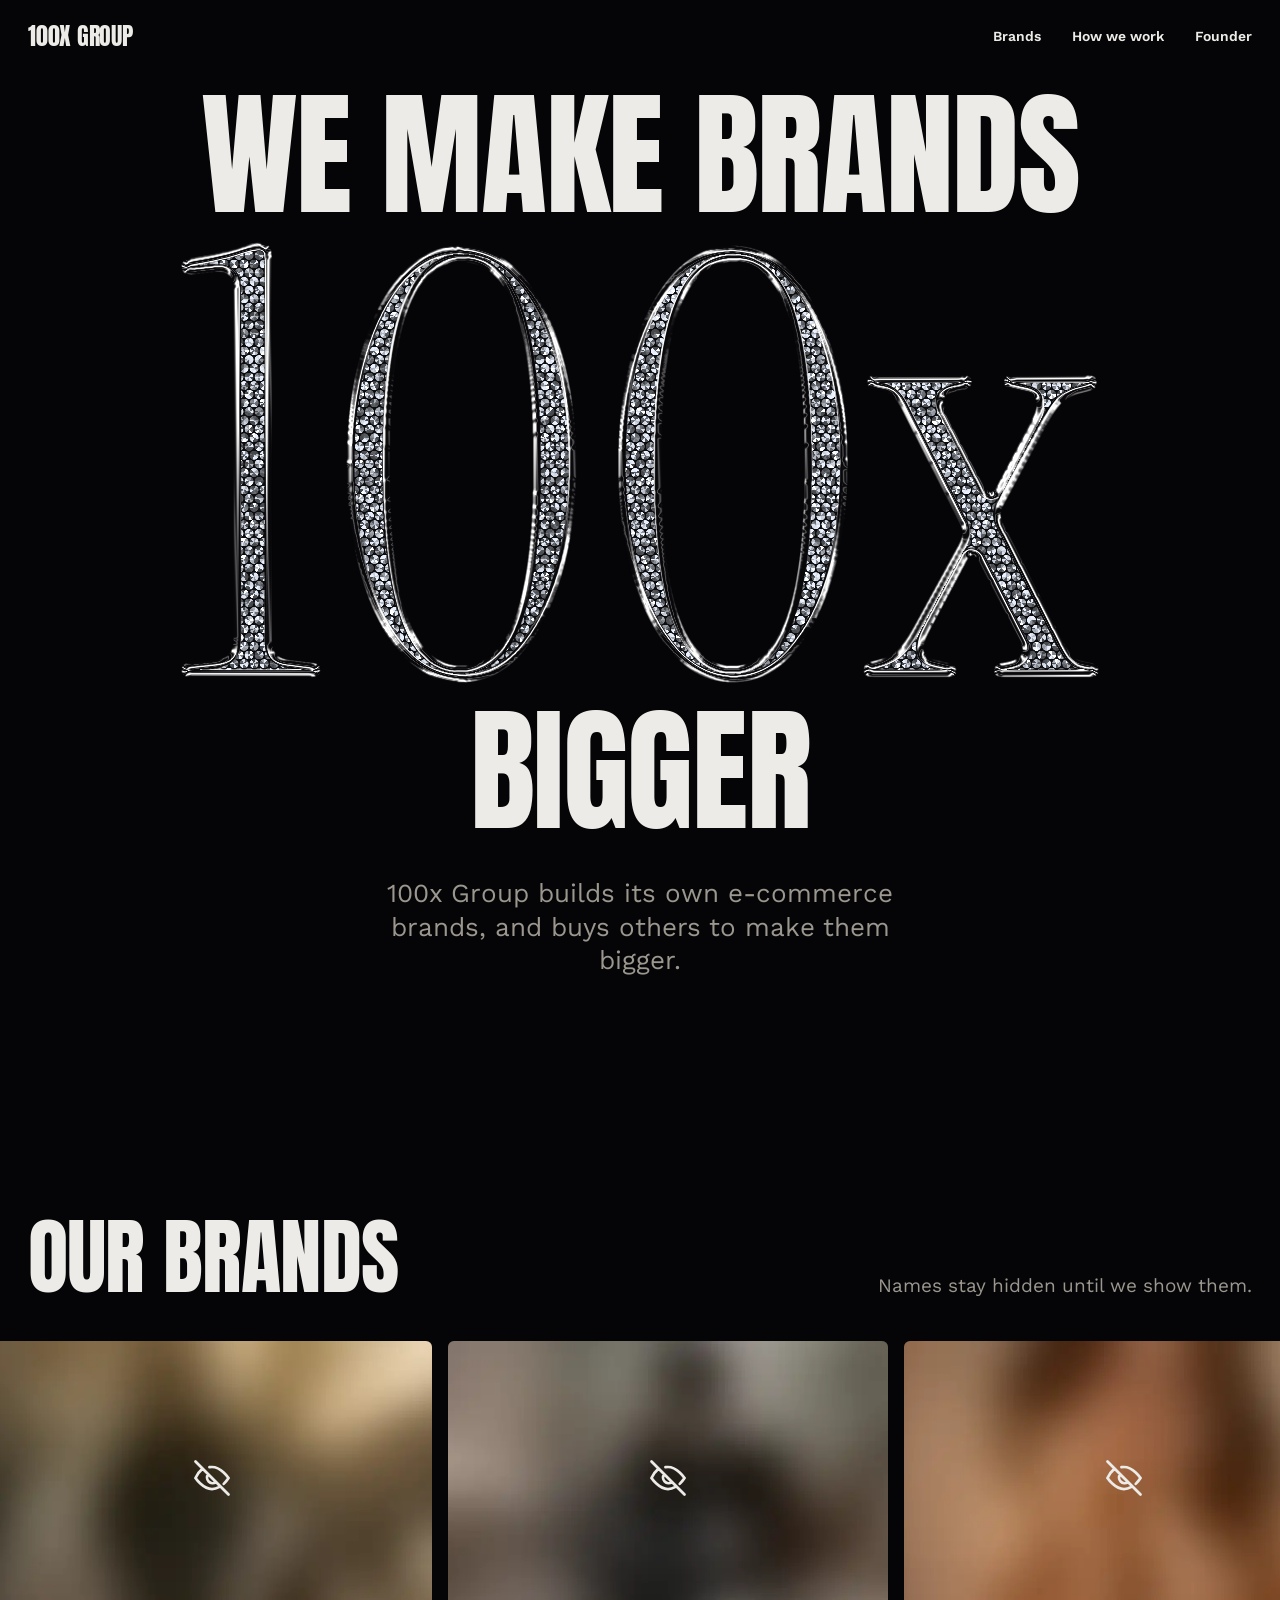
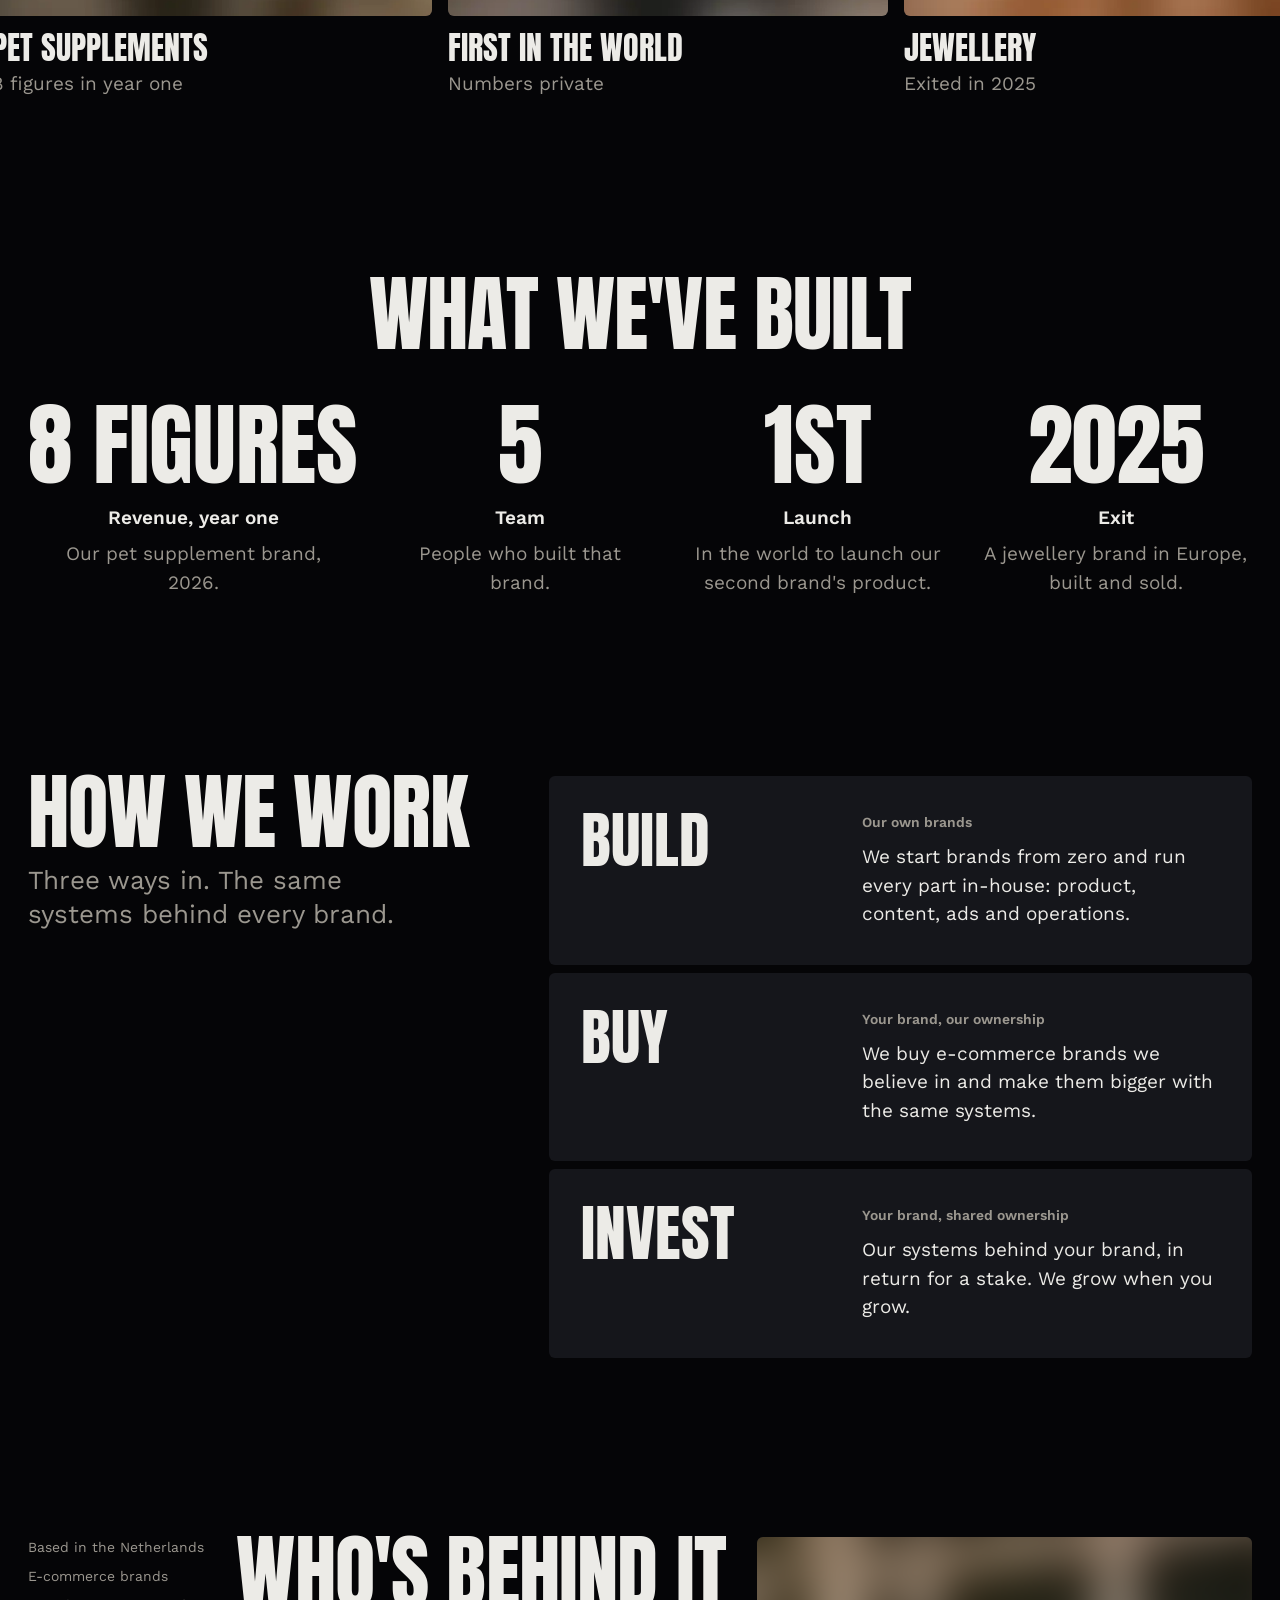
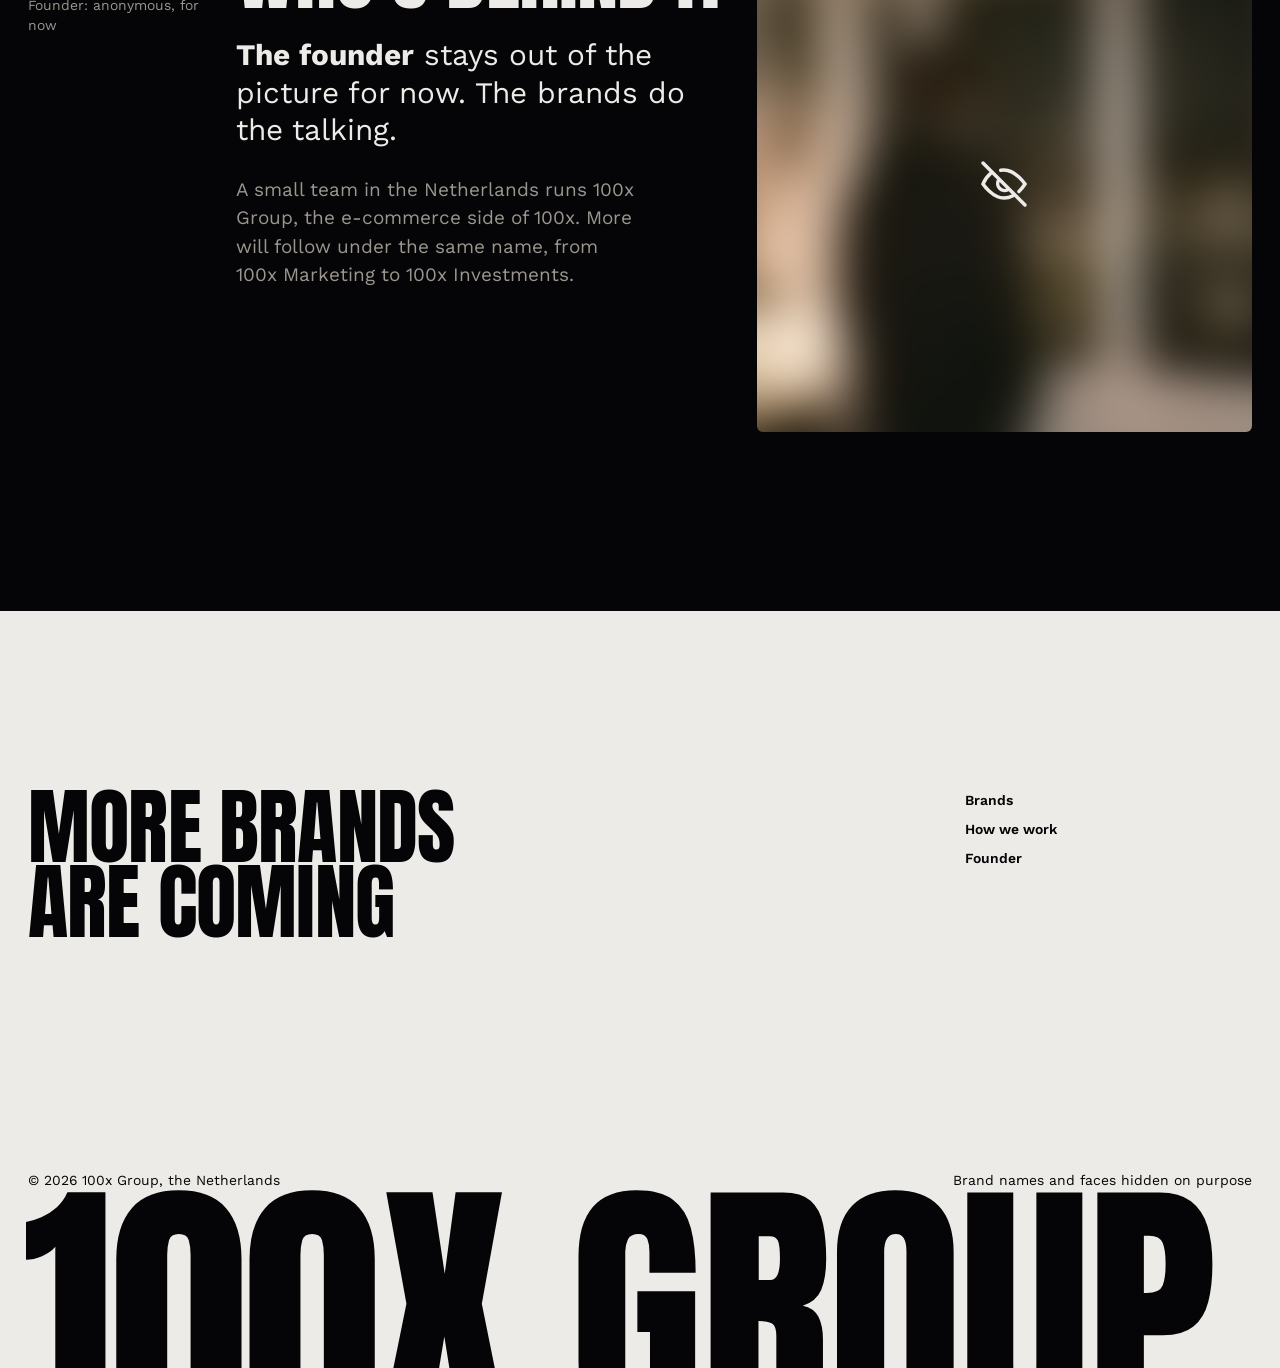
==== index.html @ e1e7c134 "Cijfers en How we work opnieuw opgezet Cijfers als vier blokken op een rij (What we've built), How w" ====
<!doctype html>
<html lang="en">
<head>
  <meta charset="utf-8">
  <meta name="viewport" content="width=device-width, initial-scale=1">
  <title>100x Group | We make brands 100x bigger</title>
  <meta name="description" content="100x Group builds its own e-commerce brands and buys others to make them bigger. Eight figures in year one, first in the world, one exit.">
  <link rel="preconnect" href="https://fonts.googleapis.com">
  <link rel="preconnect" href="https://fonts.gstatic.com" crossorigin>
  <link rel="stylesheet" href="https://fonts.googleapis.com/css2?family=Anton&family=Work+Sans:wght@400;600&display=swap">
  <link rel="stylesheet" href="css/style.css">
  <script>document.documentElement.classList.add('js');</script>
  <script src="js/main.js" defer></script>
  <script src="js/chrome.js" defer></script>
</head>
<body>
  <a class="skip-link" href="#content">Skip to content</a>

  <header class="site-header">
    <a class="wordmark" href="/">100x Group</a>
    <nav aria-label="Main menu">
      <ul class="site-nav">
        <li><a href="#brands">Brands</a></li>
        <li><a href="#how">How we work</a></li>
        <li><a href="#founder">Founder</a></li>
      </ul>
    </nav>
  </header>

  <main id="content">

    <!-- Hero: de zin loopt door het diamanten 100x heen -->
    <section class="hero" aria-labelledby="hero-title">
      <h1 id="hero-title" class="hero__title" aria-label="We make brands 100x bigger">
        <span class="hero__line" aria-hidden="true">We make brands</span>
        <span class="hero__diamond held__diamant" aria-hidden="true"><div class="diamant" data-maat="{&quot;upm&quot;: 1000, &quot;nul&quot;: {&quot;x&quot;: 939, &quot;y&quot;: -360.5, &quot;a&quot;: 122, &quot;b&quot;: 342.5}, &quot;woord&quot;: {&quot;links&quot;: 5, &quot;rechts&quot;: 1558, &quot;boven&quot;: -735, &quot;onder&quot;: 9}, &quot;staand&quot;: {&quot;dx&quot;: -425, &quot;dy&quot;: 560, &quot;rechts&quot;: 1133, &quot;onder&quot;: 560}, &quot;grens&quot;: [262, 1147], &quot;modus&quot;: &quot;ijs&quot;, &quot;bevel&quot;: 14, &quot;steen&quot;: 17, &quot;reserve&quot;: 130}"><svg class="diamant__mark" data-fly-mark viewBox="-15 -755 1593 784" preserveAspectRatio="xMidYMid meet" focusable="false"><g class="fly__glyph"><path d="M20 0Q5 0 5 -11Q5 -22 18 -23L57 -27Q78 -29 85.5 -37.0Q93 -45 93 -66V-660Q93 -677 83.5 -682.5Q74 -688 59 -686L23 -682Q5 -681 5 -695Q5 -706 21 -709Q74 -718 99.0 -726.5Q124 -735 136 -735Q157 -735 157 -713V-66Q157 -45 164.5 -37.0Q172 -29 193 -27L226 -23Q239 -22 239 -11Q239 0 224 0Z"/></g><g class="fly__glyph"><path d="M479 9Q421 9 377.0 -40.0Q333 -89 309.0 -173.0Q285 -257 285 -361Q285 -465 309.0 -548.5Q333 -632 377.0 -681.0Q421 -730 479 -730Q537 -730 580.5 -681.0Q624 -632 648.5 -548.5Q673 -465 673 -361Q673 -257 648.5 -173.0Q624 -89 580.5 -40.0Q537 9 479 9ZM479 -18Q542 -18 571.5 -103.0Q601 -188 601 -361Q601 -534 571.5 -618.5Q542 -703 479 -703Q416 -703 386.5 -618.5Q357 -534 357 -361Q357 -188 386.5 -103.0Q416 -18 479 -18Z"/></g><g class="fly__glyph"><path d="M939 9Q881 9 837.0 -40.0Q793 -89 769.0 -173.0Q745 -257 745 -361Q745 -465 769.0 -548.5Q793 -632 837.0 -681.0Q881 -730 939 -730Q997 -730 1040.5 -681.0Q1084 -632 1108.5 -548.5Q1133 -465 1133 -361Q1133 -257 1108.5 -173.0Q1084 -89 1040.5 -40.0Q997 9 939 9ZM939 -18Q1002 -18 1031.5 -103.0Q1061 -188 1061 -361Q1061 -534 1031.5 -618.5Q1002 -703 939 -703Q876 -703 846.5 -618.5Q817 -534 817 -361Q817 -188 846.5 -103.0Q876 -18 939 -18Z"/></g><g class="fly__glyph"><path d="M1396 0Q1382 0 1382 -10Q1382 -20 1395 -23L1410 -26Q1440 -33 1426 -59L1355 -199Q1351 -206 1345.5 -206.5Q1340 -207 1336 -199L1271 -77Q1249 -35 1278 -29L1304 -23Q1317 -20 1317 -10Q1317 0 1303 0H1175Q1161 0 1161 -11Q1161 -22 1173 -25L1185 -28Q1204 -33 1217.0 -43.5Q1230 -54 1250 -91L1324 -227Q1332 -242 1326 -256L1231 -443Q1220 -466 1212.5 -474.0Q1205 -482 1195 -484L1180 -487Q1167 -490 1167 -500Q1167 -510 1181 -510H1329Q1343 -510 1343 -500Q1343 -490 1330 -487L1315 -484Q1285 -477 1299 -451L1367 -319Q1371 -312 1376.0 -312.0Q1381 -312 1385 -319L1445 -433Q1467 -475 1438 -481L1412 -487Q1399 -490 1399 -500Q1399 -510 1413 -510H1541Q1555 -510 1555 -499Q1555 -488 1543 -485L1531 -482Q1512 -478 1499.0 -467.5Q1486 -457 1466 -419L1397 -291Q1388 -276 1396 -260L1494 -67Q1506 -43 1513.0 -35.5Q1520 -28 1530 -26L1545 -23Q1558 -20 1558 -10Q1558 0 1544 0Z"/></g></svg><canvas class="diamant__canvas" data-fly-chrome></canvas></div>
</span>
        <span class="hero__line" aria-hidden="true">bigger</span>
      </h1>
      <p class="hero__lead">100x Group builds its own e-commerce brands, and buys others to make them bigger.</p>
    </section>

    <!-- De merken: doorlopende carousel, verborgen achter blur -->
    <section class="brands" id="brands" aria-labelledby="brands-title">
      <div class="brands__head">
        <h2 id="brands-title" class="brands__title">Our brands</h2>
        <p class="brands__note">Names stay hidden until we show them.</p>
      </div>
      <div class="carousel" data-carousel tabindex="0" aria-label="Our brands, scroll sideways">
        <ul class="carousel__track">
          <li class="brand-card">
            <div class="brand-card__img">
              <img src="images/merk-hond-straat.webp" width="640" height="362" alt="" loading="lazy">
              <span class="brand-card__eye"><svg viewBox="0 0 24 24" aria-hidden="true"><path d="M3 3l18 18M10.6 6.1A10.6 10.6 0 0 1 12 6c5 0 9 6 9 6a17 17 0 0 1-2.6 3.2M6.2 7.6C4.2 9.2 3 12 3 12s4 6 9 6c1.4 0 2.7-.4 3.8-1M9.9 10a3 3 0 0 0 4.2 4.2" fill="none" stroke="currentColor" stroke-width="1.5" stroke-linecap="round"/></svg></span>
            </div>
            <p class="brand-card__title">Pet supplements</p>
            <p class="brand-card__line">8 figures in year one</p>
          </li>
          <li class="brand-card">
            <div class="brand-card__img">
              <img src="images/merk-launch-unboxing.webp" width="640" height="362" alt="" loading="lazy">
              <span class="brand-card__eye"><svg viewBox="0 0 24 24" aria-hidden="true"><path d="M3 3l18 18M10.6 6.1A10.6 10.6 0 0 1 12 6c5 0 9 6 9 6a17 17 0 0 1-2.6 3.2M6.2 7.6C4.2 9.2 3 12 3 12s4 6 9 6c1.4 0 2.7-.4 3.8-1M9.9 10a3 3 0 0 0 4.2 4.2" fill="none" stroke="currentColor" stroke-width="1.5" stroke-linecap="round"/></svg></span>
            </div>
            <p class="brand-card__title">First in the world</p>
            <p class="brand-card__line">Numbers private</p>
          </li>
          <li class="brand-card">
            <div class="brand-card__img">
              <img src="images/merk-sieraden-model.webp" width="640" height="362" alt="" loading="lazy">
              <span class="brand-card__eye"><svg viewBox="0 0 24 24" aria-hidden="true"><path d="M3 3l18 18M10.6 6.1A10.6 10.6 0 0 1 12 6c5 0 9 6 9 6a17 17 0 0 1-2.6 3.2M6.2 7.6C4.2 9.2 3 12 3 12s4 6 9 6c1.4 0 2.7-.4 3.8-1M9.9 10a3 3 0 0 0 4.2 4.2" fill="none" stroke="currentColor" stroke-width="1.5" stroke-linecap="round"/></svg></span>
            </div>
            <p class="brand-card__title">Jewellery</p>
            <p class="brand-card__line">Exited in 2025</p>
          </li>
          <li class="brand-card">
            <div class="brand-card__img">
              <img src="images/merk-hond-keuken.webp" width="640" height="362" alt="" loading="lazy">
              <span class="brand-card__eye"><svg viewBox="0 0 24 24" aria-hidden="true"><path d="M3 3l18 18M10.6 6.1A10.6 10.6 0 0 1 12 6c5 0 9 6 9 6a17 17 0 0 1-2.6 3.2M6.2 7.6C4.2 9.2 3 12 3 12s4 6 9 6c1.4 0 2.7-.4 3.8-1M9.9 10a3 3 0 0 0 4.2 4.2" fill="none" stroke="currentColor" stroke-width="1.5" stroke-linecap="round"/></svg></span>
            </div>
            <p class="brand-card__title">Pet supplements</p>
            <p class="brand-card__line">Team of five</p>
          </li>
          <li class="brand-card">
            <div class="brand-card__img">
              <img src="images/merk-launch-rij.webp" width="640" height="362" alt="" loading="lazy">
              <span class="brand-card__eye"><svg viewBox="0 0 24 24" aria-hidden="true"><path d="M3 3l18 18M10.6 6.1A10.6 10.6 0 0 1 12 6c5 0 9 6 9 6a17 17 0 0 1-2.6 3.2M6.2 7.6C4.2 9.2 3 12 3 12s4 6 9 6c1.4 0 2.7-.4 3.8-1M9.9 10a3 3 0 0 0 4.2 4.2" fill="none" stroke="currentColor" stroke-width="1.5" stroke-linecap="round"/></svg></span>
            </div>
            <p class="brand-card__title">First in the world</p>
            <p class="brand-card__line">Launched first, worldwide</p>
          </li>
          <li class="brand-card">
            <div class="brand-card__img">
              <img src="images/merk-sieraden-bed.webp" width="640" height="362" alt="" loading="lazy">
              <span class="brand-card__eye"><svg viewBox="0 0 24 24" aria-hidden="true"><path d="M3 3l18 18M10.6 6.1A10.6 10.6 0 0 1 12 6c5 0 9 6 9 6a17 17 0 0 1-2.6 3.2M6.2 7.6C4.2 9.2 3 12 3 12s4 6 9 6c1.4 0 2.7-.4 3.8-1M9.9 10a3 3 0 0 0 4.2 4.2" fill="none" stroke="currentColor" stroke-width="1.5" stroke-linecap="round"/></svg></span>
            </div>
            <p class="brand-card__title">Jewellery</p>
            <p class="brand-card__line">Built, grown, sold</p>
          </li>
          <li class="brand-card" aria-hidden="true">
            <div class="brand-card__img">
              <img src="images/merk-hond-straat.webp" width="640" height="362" alt="" loading="lazy">
              <span class="brand-card__eye"><svg viewBox="0 0 24 24" aria-hidden="true"><path d="M3 3l18 18M10.6 6.1A10.6 10.6 0 0 1 12 6c5 0 9 6 9 6a17 17 0 0 1-2.6 3.2M6.2 7.6C4.2 9.2 3 12 3 12s4 6 9 6c1.4 0 2.7-.4 3.8-1M9.9 10a3 3 0 0 0 4.2 4.2" fill="none" stroke="currentColor" stroke-width="1.5" stroke-linecap="round"/></svg></span>
            </div>
            <p class="brand-card__title">Pet supplements</p>
            <p class="brand-card__line">8 figures in year one</p>
          </li>
          <li class="brand-card" aria-hidden="true">
            <div class="brand-card__img">
              <img src="images/merk-launch-unboxing.webp" width="640" height="362" alt="" loading="lazy">
              <span class="brand-card__eye"><svg viewBox="0 0 24 24" aria-hidden="true"><path d="M3 3l18 18M10.6 6.1A10.6 10.6 0 0 1 12 6c5 0 9 6 9 6a17 17 0 0 1-2.6 3.2M6.2 7.6C4.2 9.2 3 12 3 12s4 6 9 6c1.4 0 2.7-.4 3.8-1M9.9 10a3 3 0 0 0 4.2 4.2" fill="none" stroke="currentColor" stroke-width="1.5" stroke-linecap="round"/></svg></span>
            </div>
            <p class="brand-card__title">First in the world</p>
            <p class="brand-card__line">Numbers private</p>
          </li>
          <li class="brand-card" aria-hidden="true">
            <div class="brand-card__img">
              <img src="images/merk-sieraden-model.webp" width="640" height="362" alt="" loading="lazy">
              <span class="brand-card__eye"><svg viewBox="0 0 24 24" aria-hidden="true"><path d="M3 3l18 18M10.6 6.1A10.6 10.6 0 0 1 12 6c5 0 9 6 9 6a17 17 0 0 1-2.6 3.2M6.2 7.6C4.2 9.2 3 12 3 12s4 6 9 6c1.4 0 2.7-.4 3.8-1M9.9 10a3 3 0 0 0 4.2 4.2" fill="none" stroke="currentColor" stroke-width="1.5" stroke-linecap="round"/></svg></span>
            </div>
            <p class="brand-card__title">Jewellery</p>
            <p class="brand-card__line">Exited in 2025</p>
          </li>
          <li class="brand-card" aria-hidden="true">
            <div class="brand-card__img">
              <img src="images/merk-hond-keuken.webp" width="640" height="362" alt="" loading="lazy">
              <span class="brand-card__eye"><svg viewBox="0 0 24 24" aria-hidden="true"><path d="M3 3l18 18M10.6 6.1A10.6 10.6 0 0 1 12 6c5 0 9 6 9 6a17 17 0 0 1-2.6 3.2M6.2 7.6C4.2 9.2 3 12 3 12s4 6 9 6c1.4 0 2.7-.4 3.8-1M9.9 10a3 3 0 0 0 4.2 4.2" fill="none" stroke="currentColor" stroke-width="1.5" stroke-linecap="round"/></svg></span>
            </div>
            <p class="brand-card__title">Pet supplements</p>
            <p class="brand-card__line">Team of five</p>
          </li>
          <li class="brand-card" aria-hidden="true">
            <div class="brand-card__img">
              <img src="images/merk-launch-rij.webp" width="640" height="362" alt="" loading="lazy">
              <span class="brand-card__eye"><svg viewBox="0 0 24 24" aria-hidden="true"><path d="M3 3l18 18M10.6 6.1A10.6 10.6 0 0 1 12 6c5 0 9 6 9 6a17 17 0 0 1-2.6 3.2M6.2 7.6C4.2 9.2 3 12 3 12s4 6 9 6c1.4 0 2.7-.4 3.8-1M9.9 10a3 3 0 0 0 4.2 4.2" fill="none" stroke="currentColor" stroke-width="1.5" stroke-linecap="round"/></svg></span>
            </div>
            <p class="brand-card__title">First in the world</p>
            <p class="brand-card__line">Launched first, worldwide</p>
          </li>
          <li class="brand-card" aria-hidden="true">
            <div class="brand-card__img">
              <img src="images/merk-sieraden-bed.webp" width="640" height="362" alt="" loading="lazy">
              <span class="brand-card__eye"><svg viewBox="0 0 24 24" aria-hidden="true"><path d="M3 3l18 18M10.6 6.1A10.6 10.6 0 0 1 12 6c5 0 9 6 9 6a17 17 0 0 1-2.6 3.2M6.2 7.6C4.2 9.2 3 12 3 12s4 6 9 6c1.4 0 2.7-.4 3.8-1M9.9 10a3 3 0 0 0 4.2 4.2" fill="none" stroke="currentColor" stroke-width="1.5" stroke-linecap="round"/></svg></span>
            </div>
            <p class="brand-card__title">Jewellery</p>
            <p class="brand-card__line">Built, grown, sold</p>
          </li>
        </ul>
      </div>
    </section>

    <!-- Cijfers: vier blokken op een rij -->
    <section class="stats" aria-labelledby="stats-title">
      <h2 id="stats-title" class="stats__title">What we've built</h2>
      <ul class="stats__grid">
        <li class="stat">
          <p class="stat__figure">8 figures</p>
          <p class="stat__label">Revenue, year one</p>
          <p class="stat__caption">Our pet supplement brand, 2026.</p>
        </li>
        <li class="stat">
          <p class="stat__figure">5</p>
          <p class="stat__label">Team</p>
          <p class="stat__caption">People who built that brand.</p>
        </li>
        <li class="stat">
          <p class="stat__figure">1st</p>
          <p class="stat__label">Launch</p>
          <p class="stat__caption">In the world to launch our second brand's product.</p>
        </li>
        <li class="stat">
          <p class="stat__figure">2025</p>
          <p class="stat__label">Exit</p>
          <p class="stat__caption">A jewellery brand in Europe, built and sold.</p>
        </li>
      </ul>
    </section>

    <!-- Werkwijze: kop links, drie routes rechts -->
    <section class="routes" id="how" aria-labelledby="how-title">
      <div class="routes__intro">
        <h2 id="how-title" class="routes__title">How we work</h2>
        <p class="routes__lead">Three ways in. The same systems behind every brand.</p>
      </div>
      <ul class="routes__list">
        <li class="route">
          <h3 class="route__name">Build</h3>
          <p class="route__for">Our own brands</p>
          <p class="route__text">We start brands from zero and run every part in-house: product, content, ads and operations.</p>
        </li>
        <li class="route">
          <h3 class="route__name">Buy</h3>
          <p class="route__for">Your brand, our ownership</p>
          <p class="route__text">We buy e-commerce brands we believe in and make them bigger with the same systems.</p>
        </li>
        <li class="route">
          <h3 class="route__name">Invest</h3>
          <p class="route__for">Your brand, shared ownership</p>
          <p class="route__text">Our systems behind your brand, in return for a stake. We grow when you grow.</p>
        </li>
      </ul>
    </section>

    <!-- Founder: verborgen, zoals de merken -->
    <section class="founder" id="founder" aria-labelledby="founder-title">
      <div class="founder__facts">
        <p>Based in the Netherlands</p>
        <p>E-commerce brands</p>
        <p>Founder: anonymous, for now</p>
      </div>
      <div class="founder__portrait" data-portrait>
        <img src="images/founder.webp" width="900" height="900" alt="" loading="lazy">
        <span class="brand-card__eye"><svg viewBox="0 0 24 24" aria-hidden="true"><path d="M3 3l18 18M10.6 6.1A10.6 10.6 0 0 1 12 6c5 0 9 6 9 6a17 17 0 0 1-2.6 3.2M6.2 7.6C4.2 9.2 3 12 3 12s4 6 9 6c1.4 0 2.7-.4 3.8-1M9.9 10a3 3 0 0 0 4.2 4.2" fill="none" stroke="currentColor" stroke-width="1.5" stroke-linecap="round"/></svg></span>
      </div>
      <div class="founder__body">
        <h2 id="founder-title" class="founder__title">Who's behind it</h2>
        <p class="founder__bio"><strong>The founder</strong> stays out of the picture for now. The brands do the talking.</p>
        <p class="founder__bio founder__bio--soft">A small team in the Netherlands runs 100x Group, the e-commerce side of 100x. More will follow under the same name, from 100x Marketing to 100x Investments.</p>
        <button class="reveal-button" type="button" data-reveal-button aria-describedby="reveal-answer">Reveal the founder</button>
        <p class="reveal-answer" id="reveal-answer" aria-live="polite" data-reveal-answer></p>
      </div>
    </section>
  </main>

  <footer class="site-footer" aria-labelledby="footer-title">
    <div class="site-footer__top">
      <h2 id="footer-title" class="site-footer__title">More brands<br>are coming</h2>
      <ul class="site-footer__links">
        <li><a href="#brands">Brands</a></li>
        <li><a href="#how">How we work</a></li>
        <li><a href="#founder">Founder</a></li>
      </ul>
    </div>
    <div class="site-footer__legal">
      <p>© 2026 100x Group, the Netherlands</p>
      <p>Brand names and faces hidden on purpose</p>
    </div>
    <p class="site-footer__name" aria-hidden="true">100x Group</p>
  </footer>
</body>
</html>
---- css/style.css ----
/* ==========================================================================
   100x Group — stijlen
   Alle kleuren, letters en afstanden staan hier als variabelen.
   Mobiel eerst; grotere schermen via @media (min-width: ...).
   ========================================================================== */

:root {
  /* Kleur: één grond, één inkt, één omgekeerd vlak voor de afsluiting */
  --bg: #050507;
  --surface: #15161b;
  --surface-hover: #1c1d23;
  --ink: #ecebe7;
  --muted: #9b978f;
  --field: #ecebe7;
  --field-ink: #050507;
  --scrim: rgba(5, 5, 7, 0.72);

  /* Letters */
  --font-display: "Anton", "Arial Narrow", sans-serif;
  --font-text: "Work Sans", system-ui, sans-serif;
  --step-small: clamp(0.8125rem, 0.79rem + 0.1vw, 0.875rem);
  --step-body: clamp(1.0625rem, 1rem + 0.25vw, 1.1875rem);
  --step-lead: clamp(1.25rem, 1.1rem + 0.7vw, 1.625rem);
  --step-head: clamp(2.5rem, 1.2rem + 5vw, 5.5rem);
  --step-statement: clamp(1.375rem, 0.9rem + 1.2vw, 2rem);
  --step-display: clamp(5rem, 1rem + 6vw, 7rem);
  --step-giant: clamp(6rem, 2rem + 24vw, 22rem);

  /* Ruimte */
  --margin: clamp(16px, 2.2vw, 32px);
  --gap: clamp(16px, 2vw, 28px);
  --section: clamp(112px, 14vw, 200px);
  --header: 72px;

  /* Beweging */
  --ease-out: cubic-bezier(0.22, 1, 0.36, 1);
  --dur: 700ms;
  --stagger: 80ms;
}

/* ---------- Basis ---------- */
*, *::before, *::after { box-sizing: border-box; }
html { -webkit-text-size-adjust: 100%; scroll-behavior: smooth; }
body {
  margin: 0;
  background: var(--bg);
  color: var(--ink);
  font-family: var(--font-text);
  font-size: var(--step-body);
  line-height: 1.5;
  -webkit-font-smoothing: antialiased;
}
img { display: block; max-width: 100%; height: auto; }
h1, h2, h3, p, dl, dd, ul { margin: 0; }
ul { padding: 0; list-style: none; }
a { color: inherit; text-decoration: none; }
::selection { background: var(--ink); color: var(--bg); }
:focus-visible { outline: 3px solid var(--ink); outline-offset: 4px; }

.visually-hidden {
  position: absolute; width: 1px; height: 1px; overflow: hidden;
  clip: rect(0 0 0 0); white-space: nowrap;
}
.skip-link {
  position: absolute; left: var(--margin); top: -100px; z-index: 20;
  background: var(--ink); color: var(--bg); padding: 12px 16px;
}
.skip-link:focus { top: var(--margin); }

/* Koppen in de smalle zware letter */
.display, .hero__title, .stats__title, .brands__title, .routes__title,
.founder__title, .site-footer__title, .site-footer__name, .wordmark {
  font-family: var(--font-display);
  font-weight: 400;
  text-transform: uppercase;
  letter-spacing: -0.01em;
  line-height: 0.86;
}

/* ---------- Kop van de site ---------- */
.site-header {
  position: absolute; inset: 0 0 auto 0; z-index: 10;
  height: var(--header);
  display: flex; align-items: center; justify-content: space-between;
  padding: 0 var(--margin);
}
.wordmark { font-size: 1.5rem; line-height: 1; }
.site-nav { display: flex; gap: clamp(16px, 2.4vw, 40px); font-size: var(--step-small); font-weight: 600; }
.site-nav a { padding: 8px 0; transition: opacity 200ms; }
.site-nav a:hover { opacity: 0.6; }

/* ---------- Hero: zin met het diamanten 100x ---------- */
.hero {
  position: relative;
  min-height: 100svh;
  display: flex; flex-direction: column; justify-content: center; align-items: center;
  gap: clamp(28px, 4vw, 48px);
  padding: calc(var(--header) + 24px) var(--margin) 64px;
  text-align: center;
  overflow: hidden;
}
.hero__title { display: grid; justify-items: center; gap: clamp(8px, 1.4vw, 20px); font-size: min(13vw, 6rem, 9svh); }
.hero__line { display: block; white-space: nowrap; }
.hero__diamond { display: block; width: min(92vw, 1000px, (100svh - 430px) * 2); }
.hero__lead { max-width: 34ch; font-size: var(--step-lead); line-height: 1.3; color: var(--muted); }

/* Het diamanten 100x (js/chrome.js); zonder WebGL blijven de witte letters staan */
.held__diamant { position: relative; aspect-ratio: 1593 / 784; }
.held__diamant .diamant { position: absolute; inset: 0; }
.diamant__mark, .diamant__canvas { position: absolute; inset: 0; width: 100%; height: 100%; max-width: none; }
.diamant__mark { fill: var(--ink); }
.diamant__mark.has-chrome .fly__glyph { visibility: hidden; }

/* ---------- Cijfers: vier blokken op een rij ---------- */
.stats { padding: var(--section) var(--margin) 0; display: grid; gap: 56px; justify-items: center; text-align: center; }
.stats__title { font-size: var(--step-head); }
.stats__grid { margin: 0; padding: 0; list-style: none; width: 100%; display: grid; grid-template-columns: 1fr 1fr; gap: 72px var(--gap); }
.stat { display: grid; justify-items: center; align-content: start; gap: 8px; }
.stat__figure { margin-bottom: 10px; }
.stat__label { font-size: var(--step-body); font-weight: 600; }
.stat__figure {
  font-family: var(--font-display); text-transform: uppercase;
  font-size: clamp(3rem, 1.6rem + 5vw, 6rem); line-height: 0.9;
  white-space: nowrap;
}
.stat__caption { max-width: 22ch; color: var(--muted); font-size: var(--step-body); }

/* ---------- Merken: doorlopende carousel, verborgen achter blur ---------- */
.brands { padding-top: var(--section); }
.brands__head {
  display: flex; flex-wrap: wrap; align-items: baseline; justify-content: space-between; gap: 12px 32px;
  padding: 0 var(--margin) 40px;
}
.brands__title { font-size: var(--step-head); }
.brands__note { color: var(--muted); font-size: var(--step-body); }
.carousel { overflow-x: auto; scrollbar-width: none; overscroll-behavior-x: contain; }
.carousel::-webkit-scrollbar { display: none; }
.carousel__track { display: flex; gap: 16px; width: max-content; padding: 0 var(--margin); }
.brand-card { flex: none; width: min(78vw, 440px); display: grid; gap: 6px; }
.brand-card__img {
  position: relative;
  aspect-ratio: 16 / 10;
  overflow: hidden;
  border-radius: 6px;
  background: var(--surface);
  margin-bottom: 10px;
}
.brand-card__img img { width: 100%; height: 100%; object-fit: cover; transform: scale(1.1); }
.brand-card__eye {
  position: absolute; inset: 0;
  display: grid; place-items: center;
  color: var(--ink);
}
.brand-card__eye svg { width: 44px; height: 44px; }
.brand-card__title { font-family: var(--font-display); text-transform: uppercase; font-size: 1.75rem; line-height: 1; }
.brand-card__line { color: var(--muted); font-size: var(--step-body); }

/* ---------- Werkwijze: kop links, drie routes rechts ---------- */
.routes { padding: var(--section) var(--margin) 0; display: grid; gap: 40px; }
.routes__intro { display: grid; gap: 16px; align-content: start; }
.routes__title { font-size: var(--step-head); }
.routes__lead { max-width: 26ch; color: var(--muted); font-size: var(--step-lead); line-height: 1.3; }
.routes__list { display: grid; gap: 8px; }
.route {
  display: grid; gap: 10px;
  padding: 28px 24px;
  border-radius: 6px;
  background: var(--surface);
  transition: background-color 300ms var(--ease-out);
}
.route:hover { background: var(--surface-hover); }
.route__for { color: var(--muted); font-size: var(--step-small); font-weight: 600; }
.route__name { font-family: var(--font-display); font-weight: 400; text-transform: uppercase; font-size: clamp(2.75rem, 1.5rem + 3vw, 4.5rem); line-height: 0.9; }
.route__text { max-width: 44ch; font-size: var(--step-body); }

/* ---------- Founder ---------- */
.founder {
  display: grid; gap: 40px;
  padding: var(--section) var(--margin);
}
.founder__body { display: grid; gap: 28px; justify-items: start; }
.founder__title { font-size: var(--step-head); }
.founder__bio { font-size: var(--step-statement); line-height: 1.25; max-width: 34ch; }
.founder__bio--soft { color: var(--muted); font-size: var(--step-body); line-height: 1.5; }
.founder__portrait {
  position: relative;
  aspect-ratio: 1;
  overflow: hidden;
  border-radius: 6px;
  background: var(--surface);
}
.founder__portrait img { width: 100%; height: 100%; object-fit: cover; filter: blur(18px); transform: scale(1.2); transition: filter 900ms var(--ease-out); }
.founder__portrait .brand-card__eye svg { width: 56px; height: 56px; }
.founder__portrait.is-peeking img { filter: blur(9px); }
.founder__facts { order: 3; display: flex; flex-wrap: wrap; gap: 8px 24px; font-size: var(--step-small); color: var(--muted); }

.reveal-button {
  font: 600 var(--step-body) / 1 var(--font-text);
  color: var(--bg); background: var(--ink);
  border: 0; border-radius: 0;
  padding: 18px 24px; min-height: 48px;
  cursor: pointer;
  transition: transform 160ms var(--ease-out), opacity 200ms;
}
.reveal-button:hover { opacity: 0.85; }
.reveal-button:active { transform: scale(0.97); }
.reveal-answer { min-height: 1.5em; font-size: var(--step-body); }

/* ---------- Afsluiting ---------- */
.site-footer {
  position: relative;
  display: flex; flex-direction: column;
  overflow: hidden;
  background: var(--field); color: var(--field-ink);
  padding: var(--section) var(--margin) 0;
}
.site-footer__top { display: grid; gap: 32px; }
.site-footer__title { font-size: var(--step-head); line-height: 0.9; }
.site-footer__links { display: flex; flex-wrap: wrap; gap: 8px 24px; font-size: var(--step-small); font-weight: 600; }
.site-footer__links a { padding: 6px 0; transition: opacity 200ms; }
.site-footer__links a:hover { opacity: 0.6; }
.site-footer__legal {
  margin-top: clamp(120px, 18vw, 280px);
  display: flex; flex-wrap: wrap; justify-content: space-between; gap: 4px 24px;
  font-size: var(--step-small);
  padding-bottom: 12px;
}
.site-footer__name {
  font-size: 21.5vw;
  white-space: nowrap;
  line-height: 0.8;
  margin-bottom: -0.2em;
  margin-left: -0.02em;
}

/* ---------- Tablet en groter ---------- */
@media (min-width: 760px) {
  .stats__grid { grid-template-columns: repeat(4, 1fr); }
  .routes { grid-template-columns: repeat(12, 1fr); column-gap: var(--gap); }
  .routes__intro { grid-column: 1 / 6; position: sticky; top: 96px; align-self: start; }
  .routes__list { grid-column: 6 / 13; }
  .route { grid-template-columns: 1fr 1.4fr; column-gap: var(--gap); padding: 36px 32px; }
  .route__name { grid-column: 1; grid-row: 1 / 3; }
  .route__for { grid-column: 2; grid-row: 1; }
  .route__text { grid-column: 2; grid-row: 2; }
  .brand-card__title { font-size: 2rem; }

  .founder { grid-template-columns: repeat(12, 1fr); column-gap: var(--gap); }
  .founder { align-items: start; }
  .founder__facts { order: 0; grid-column: 1 / 3; grid-row: 1; flex-direction: column; }
  .founder__body { grid-column: 3 / 8; grid-row: 1; }
  .founder__portrait { grid-column: 8 / 13; grid-row: 1; }

  .site-footer__top { grid-template-columns: repeat(12, 1fr); column-gap: var(--gap); }
  .site-footer__title { grid-column: 1 / 8; }
  .site-footer__links { grid-column: 10 / 13; flex-direction: column; }
}

@media (min-width: 1100px) {
  .hero__title { font-size: clamp(6rem, 1rem + 9.4vw, 11rem); }
}

/* ---------- Beweging ---------- */
/* Delen van een sectie komen na elkaar binnen */
.js [data-enter] { opacity: 0; transform: translateY(24px); }
.js [data-enter].is-in {
  opacity: 1; transform: none;
  transition: opacity var(--dur) var(--ease-out), transform var(--dur) var(--ease-out);
  transition-delay: calc(var(--i, 0) * var(--stagger));
}
@keyframes nudge { 0%, 100% { transform: none; } 25% { transform: translateX(-6px); } 75% { transform: translateX(6px); } }
.reveal-button.is-denied { animation: nudge 320ms var(--ease-out); }

@media (prefers-reduced-motion: reduce) {
  html { scroll-behavior: auto; }
  .js [data-enter] { opacity: 1; transform: none; transition: none; }
  .reveal-button.is-denied { animation: none; }
}
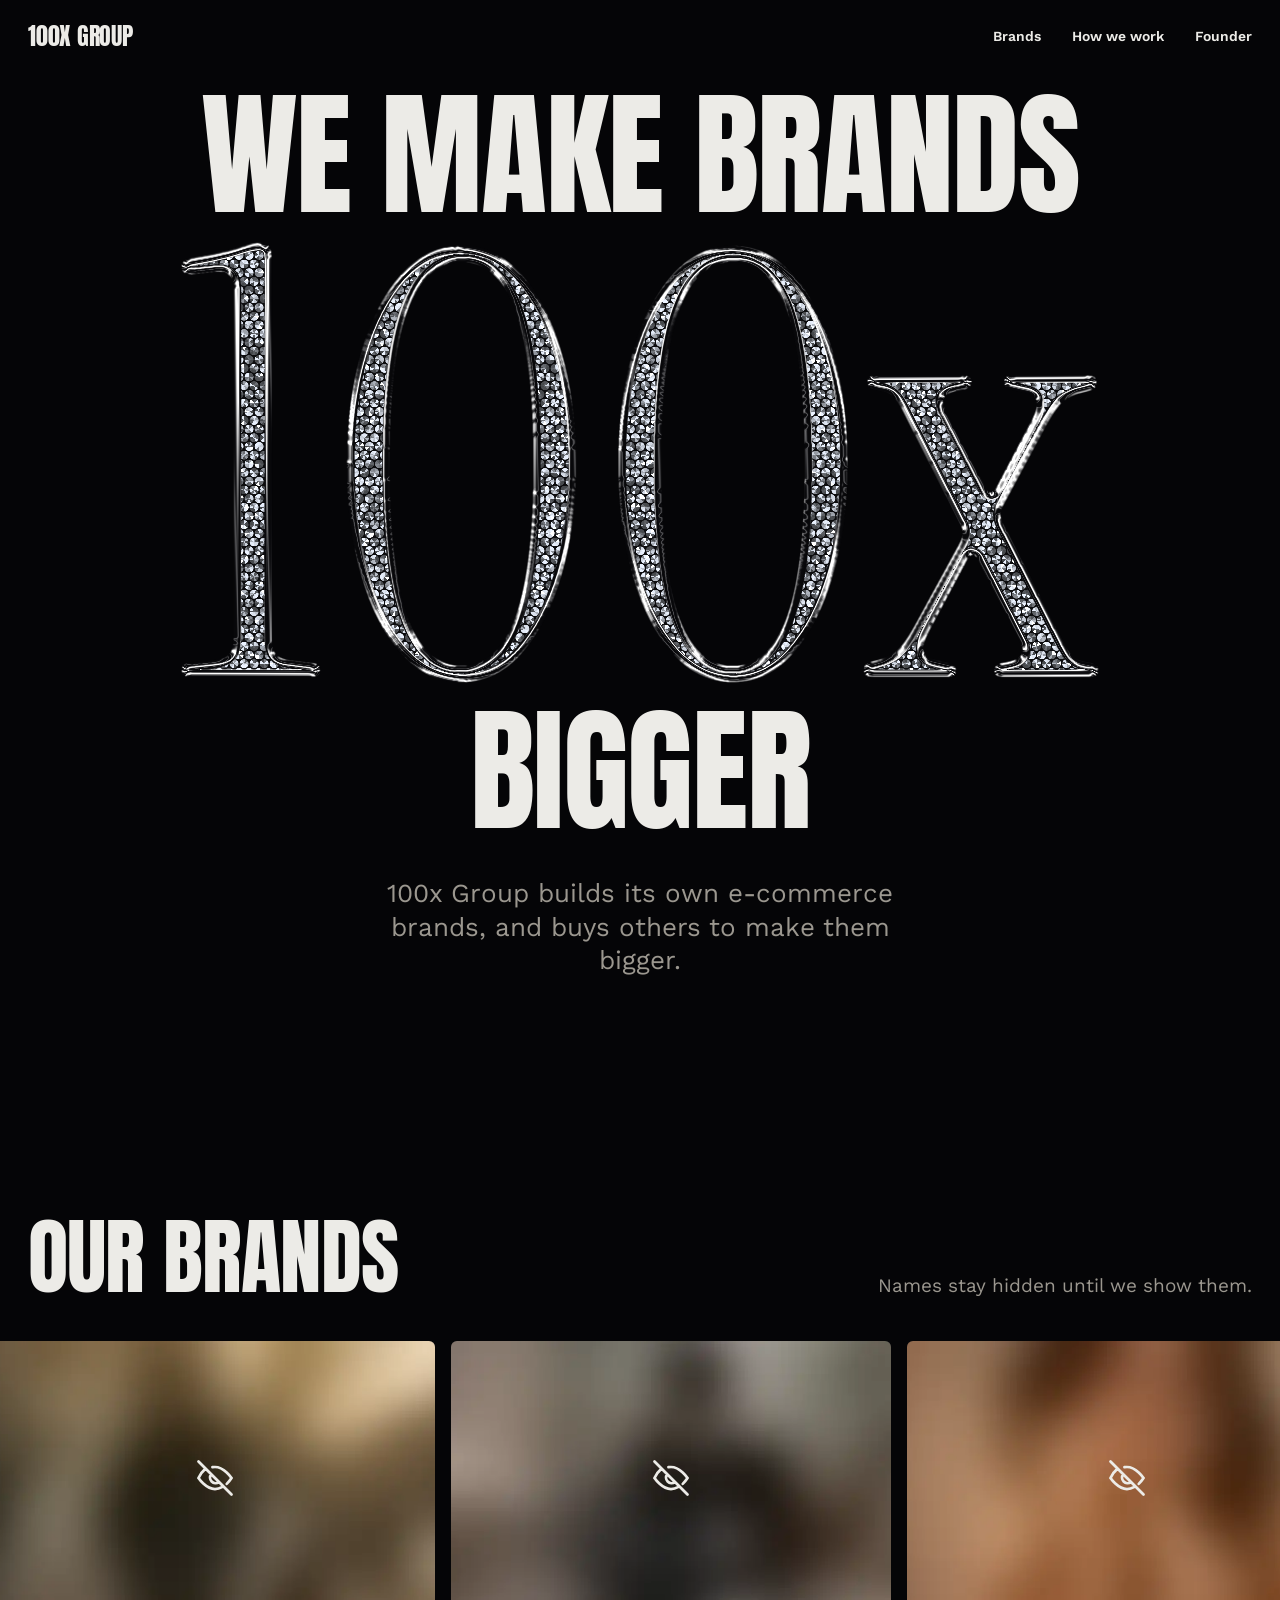
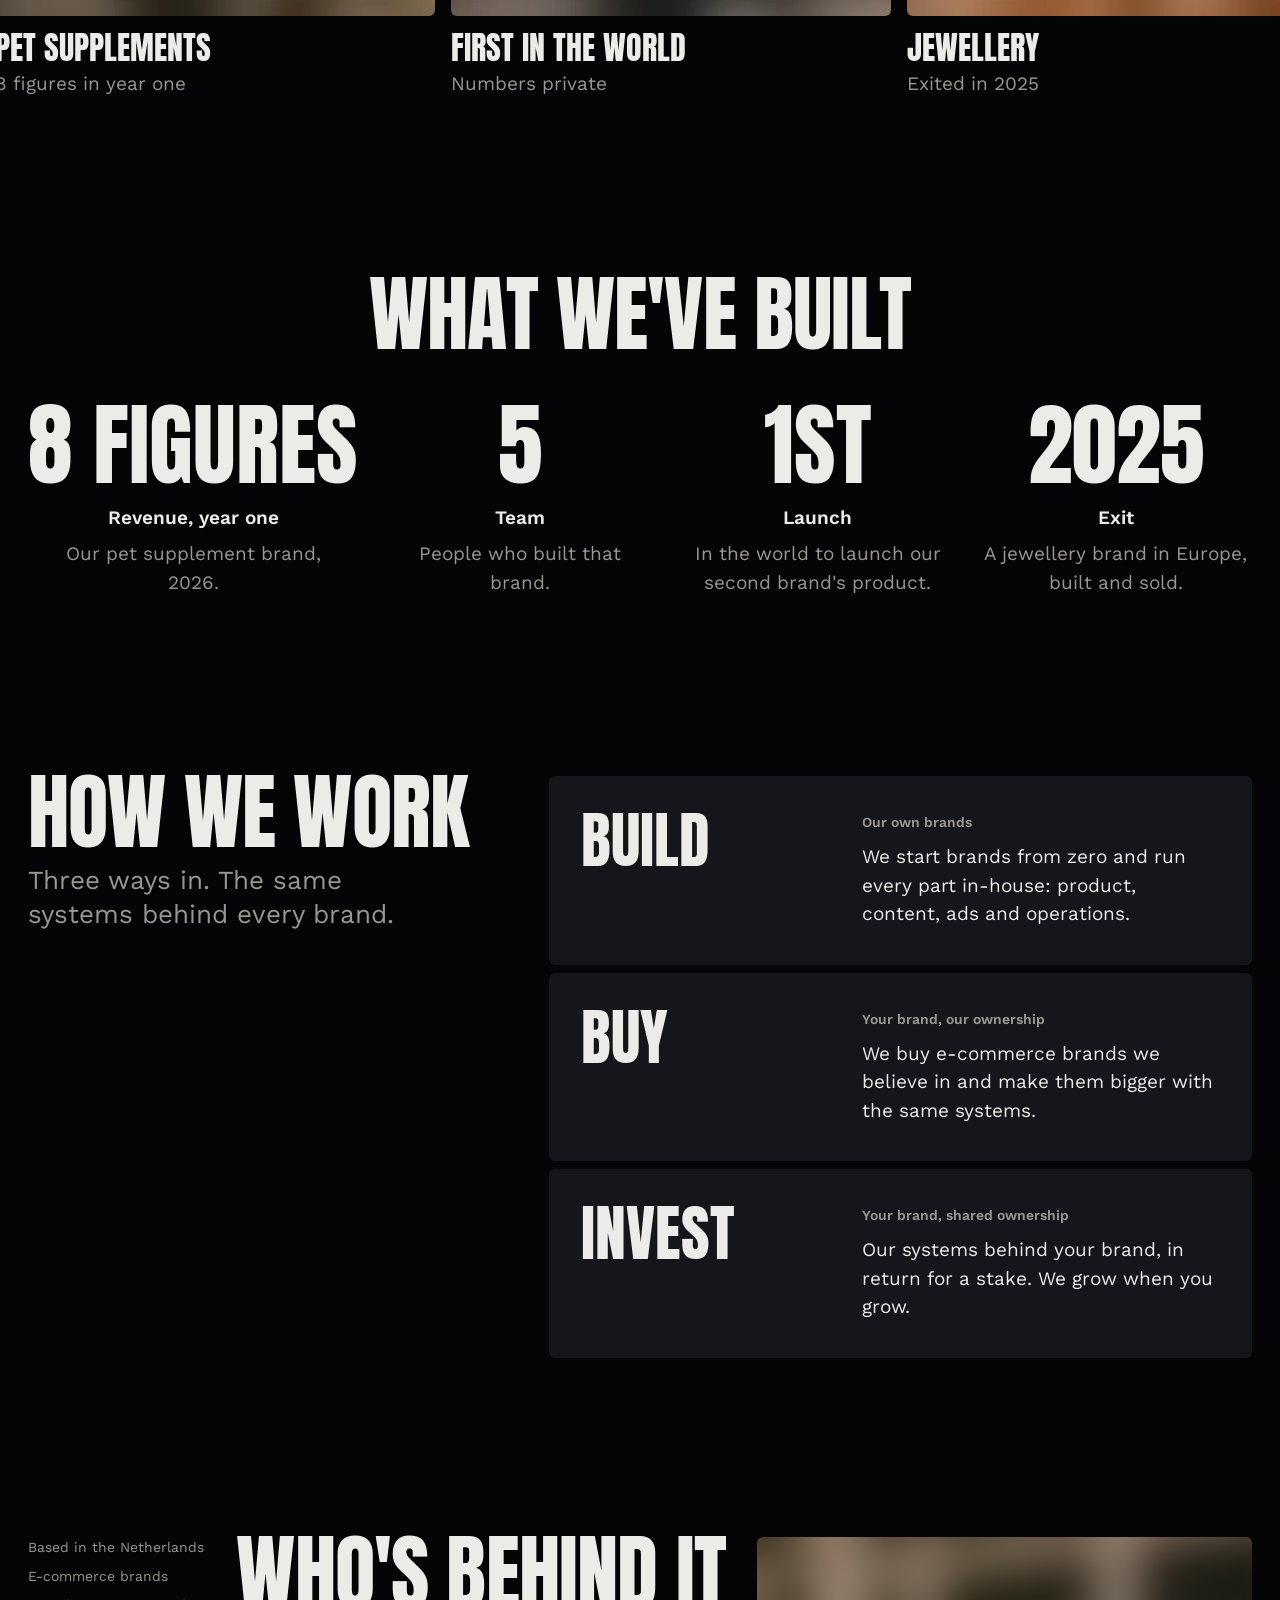
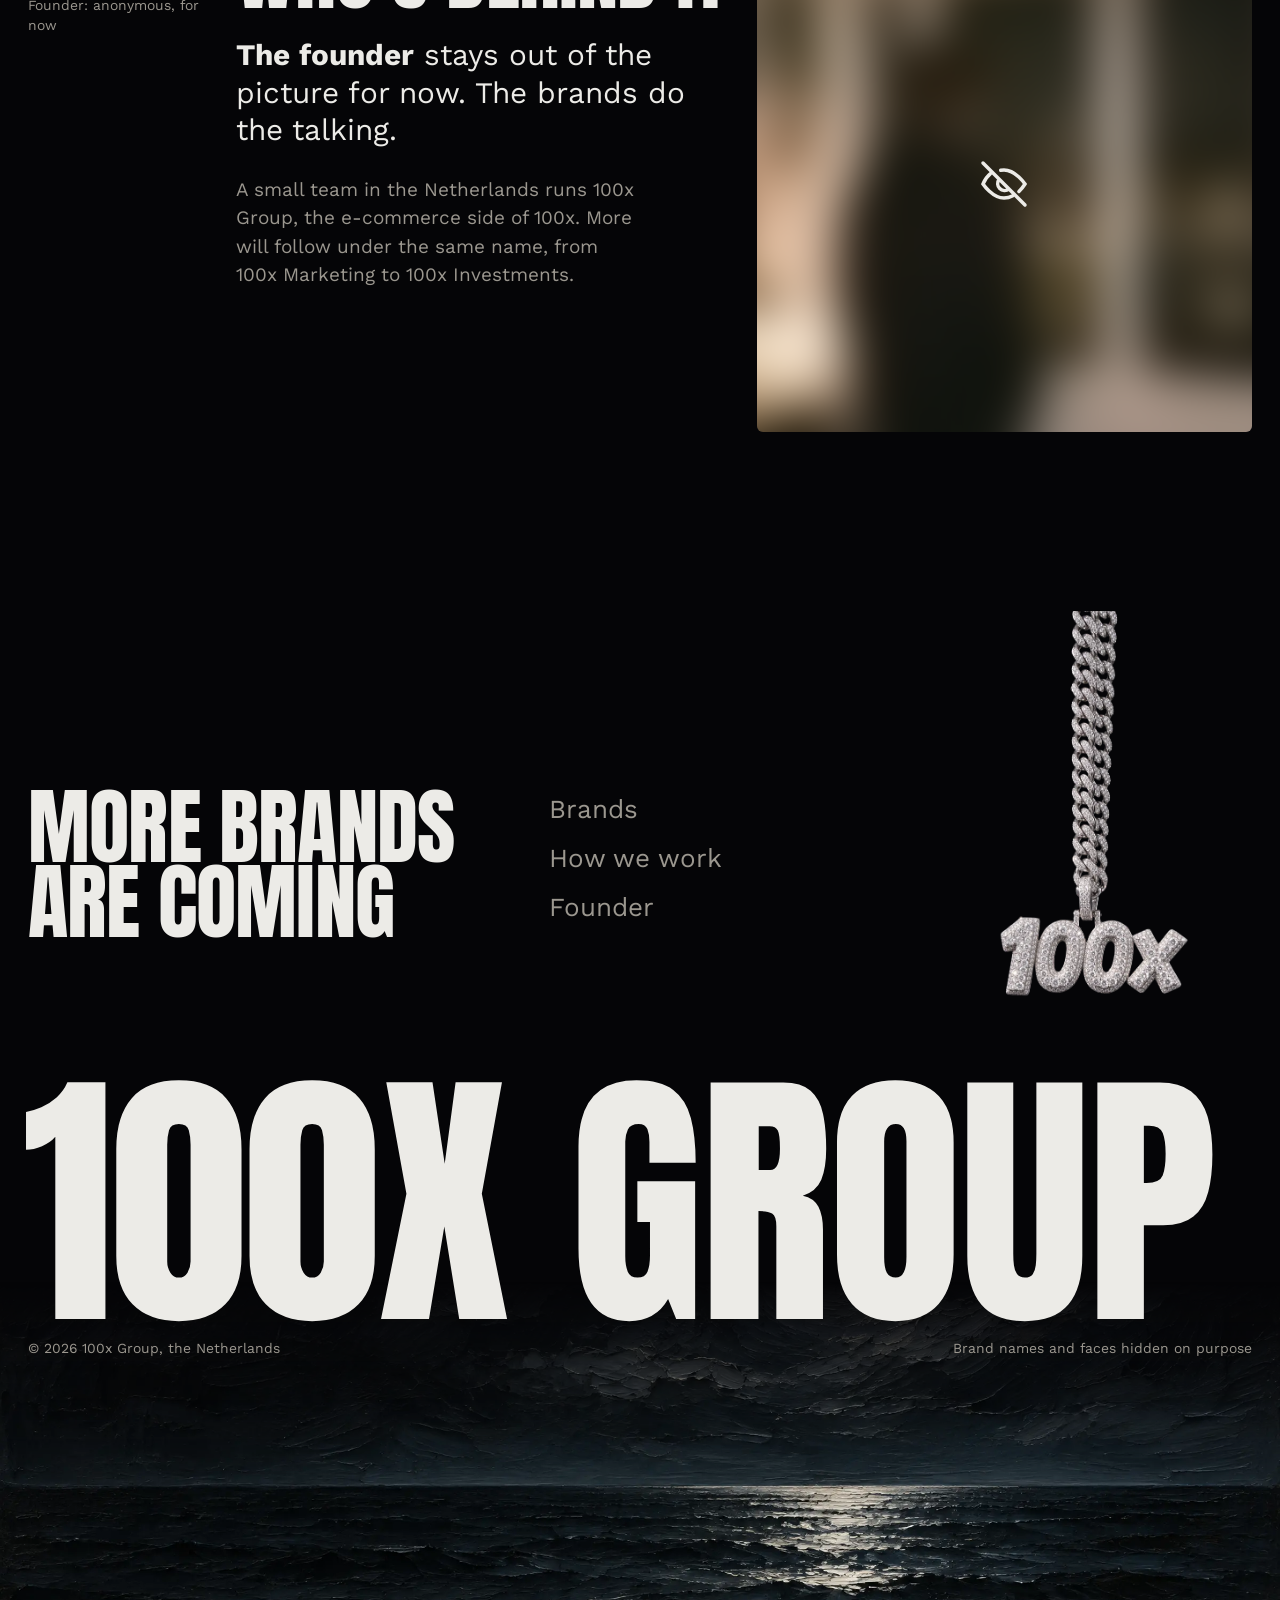
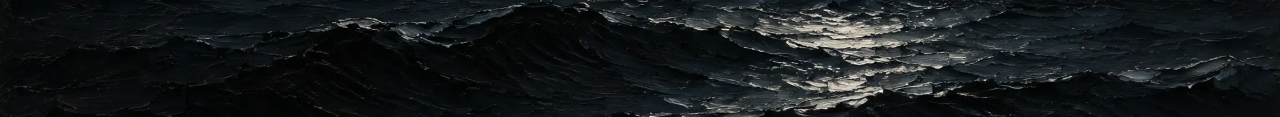
==== commit d07d2649: "Donkere footer met zwaaiende 100x-chain en geschilderde zee De diamanten 100x-chain hangt aan de bov" ====
--- a/index.html
+++ b/index.html
@@ -222,6 +222,9 @@
   </main>
 
   <footer class="site-footer" aria-labelledby="footer-title">
+    <div class="site-footer__chain" data-chain aria-hidden="true">
+      <img src="images/chain-100x.webp" width="435" height="878" alt="" loading="lazy" draggable="false">
+    </div>
     <div class="site-footer__top">
       <h2 id="footer-title" class="site-footer__title">More brands<br>are coming</h2>
       <ul class="site-footer__links">
@@ -230,11 +233,14 @@
         <li><a href="#founder">Founder</a></li>
       </ul>
     </div>
+    <p class="site-footer__name" aria-hidden="true">100x Group</p>
     <div class="site-footer__legal">
       <p>© 2026 100x Group, the Netherlands</p>
       <p>Brand names and faces hidden on purpose</p>
     </div>
-    <p class="site-footer__name" aria-hidden="true">100x Group</p>
+    <div class="site-footer__painting">
+      <img src="images/zee.webp" width="2400" height="1200" alt="An oil painting of a dark sea under the moon" loading="lazy">
+    </div>
   </footer>
 </body>
 </html>
--- a/css/style.css
+++ b/css/style.css
@@ -206,32 +206,52 @@
 .reveal-button:active { transform: scale(0.97); }
 .reveal-answer { min-height: 1.5em; font-size: var(--step-body); }
 
-/* ---------- Afsluiting ---------- */
+/* ---------- Afsluiting: donker, met een hangende 100x-chain en een geschilderde zee ---------- */
 .site-footer {
   position: relative;
-  display: flex; flex-direction: column;
-  overflow: hidden;
-  background: var(--field); color: var(--field-ink);
+  overflow: hidden;
   padding: var(--section) var(--margin) 0;
-}
-.site-footer__top { display: grid; gap: 32px; }
+  background: var(--bg);
+}
+.site-footer__top { position: relative; z-index: 1; display: grid; gap: 32px; padding-right: 34vw; }
 .site-footer__title { font-size: var(--step-head); line-height: 0.9; }
-.site-footer__links { display: flex; flex-wrap: wrap; gap: 8px 24px; font-size: var(--step-small); font-weight: 600; }
-.site-footer__links a { padding: 6px 0; transition: opacity 200ms; }
-.site-footer__links a:hover { opacity: 0.6; }
-.site-footer__legal {
-  margin-top: clamp(120px, 18vw, 280px);
-  display: flex; flex-wrap: wrap; justify-content: space-between; gap: 4px 24px;
-  font-size: var(--step-small);
-  padding-bottom: 12px;
-}
+.site-footer__links { display: grid; gap: 10px; font-size: var(--step-lead); }
+.site-footer__links a { color: var(--muted); transition: color 200ms; }
+.site-footer__links a:hover { color: var(--ink); }
+
+/* De chain hangt aan de bovenrand en zwaait om dat punt (js/main.js) */
+.site-footer__chain {
+  position: absolute; top: 0; right: 7vw; z-index: 2;
+  width: clamp(110px, 15vw, 230px);
+  transform-origin: 50% 0;
+  transform: rotate(var(--zwaai, 0rad));
+  cursor: grab;
+  touch-action: pan-y;
+}
+.site-footer__chain img { width: 100%; height: auto; user-select: none; -webkit-user-drag: none; }
+
 .site-footer__name {
+  position: relative; z-index: 1;
+  margin-top: clamp(80px, 12vw, 180px);
   font-size: 21.5vw;
   white-space: nowrap;
   line-height: 0.8;
-  margin-bottom: -0.2em;
   margin-left: -0.02em;
 }
+.site-footer__legal {
+  position: relative; z-index: 1;
+  display: flex; flex-wrap: wrap; justify-content: space-between; gap: 4px 24px;
+  margin-top: 24px;
+  font-size: var(--step-small); color: var(--muted);
+}
+.site-footer__painting {
+  position: relative;
+  margin: -6vw calc(var(--margin) * -1) 0;
+  height: clamp(220px, 34vw, 520px);
+  -webkit-mask-image: linear-gradient(to bottom, transparent, #000 45%);
+  mask-image: linear-gradient(to bottom, transparent, #000 45%); /* taste-skill-ignore: masker laat het schilderij in de achtergrond overlopen */
+}
+.site-footer__painting img { width: 100%; height: 100%; object-fit: cover; object-position: 50% 70%; }
 
 /* ---------- Tablet en groter ---------- */
 @media (min-width: 760px) {
@@ -251,9 +271,9 @@
   .founder__body { grid-column: 3 / 8; grid-row: 1; }
   .founder__portrait { grid-column: 8 / 13; grid-row: 1; }
 
-  .site-footer__top { grid-template-columns: repeat(12, 1fr); column-gap: var(--gap); }
-  .site-footer__title { grid-column: 1 / 8; }
-  .site-footer__links { grid-column: 10 / 13; flex-direction: column; }
+  .site-footer__top { grid-template-columns: repeat(12, 1fr); column-gap: var(--gap); padding-right: 0; }
+  .site-footer__title { grid-column: 1 / 6; }
+  .site-footer__links { grid-column: 6 / 9; align-content: start; }
 }
 
 @media (min-width: 1100px) {
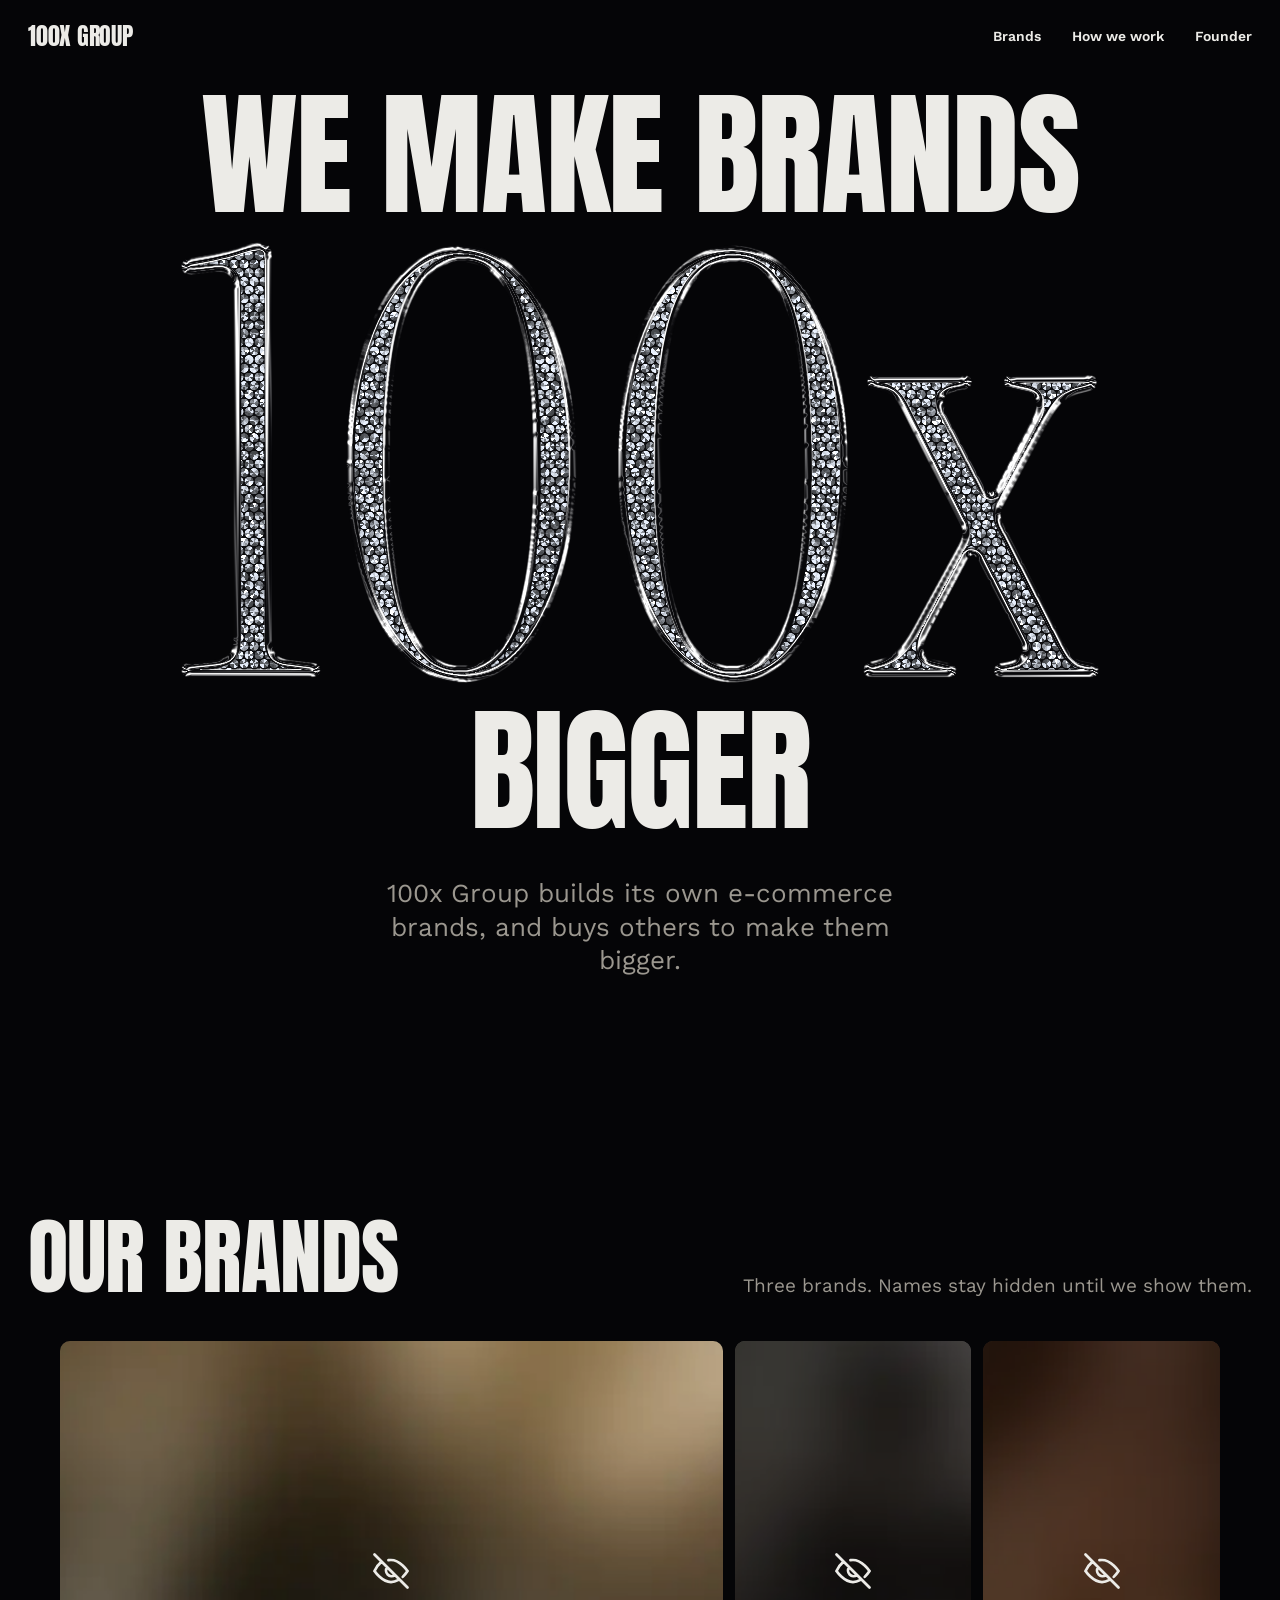
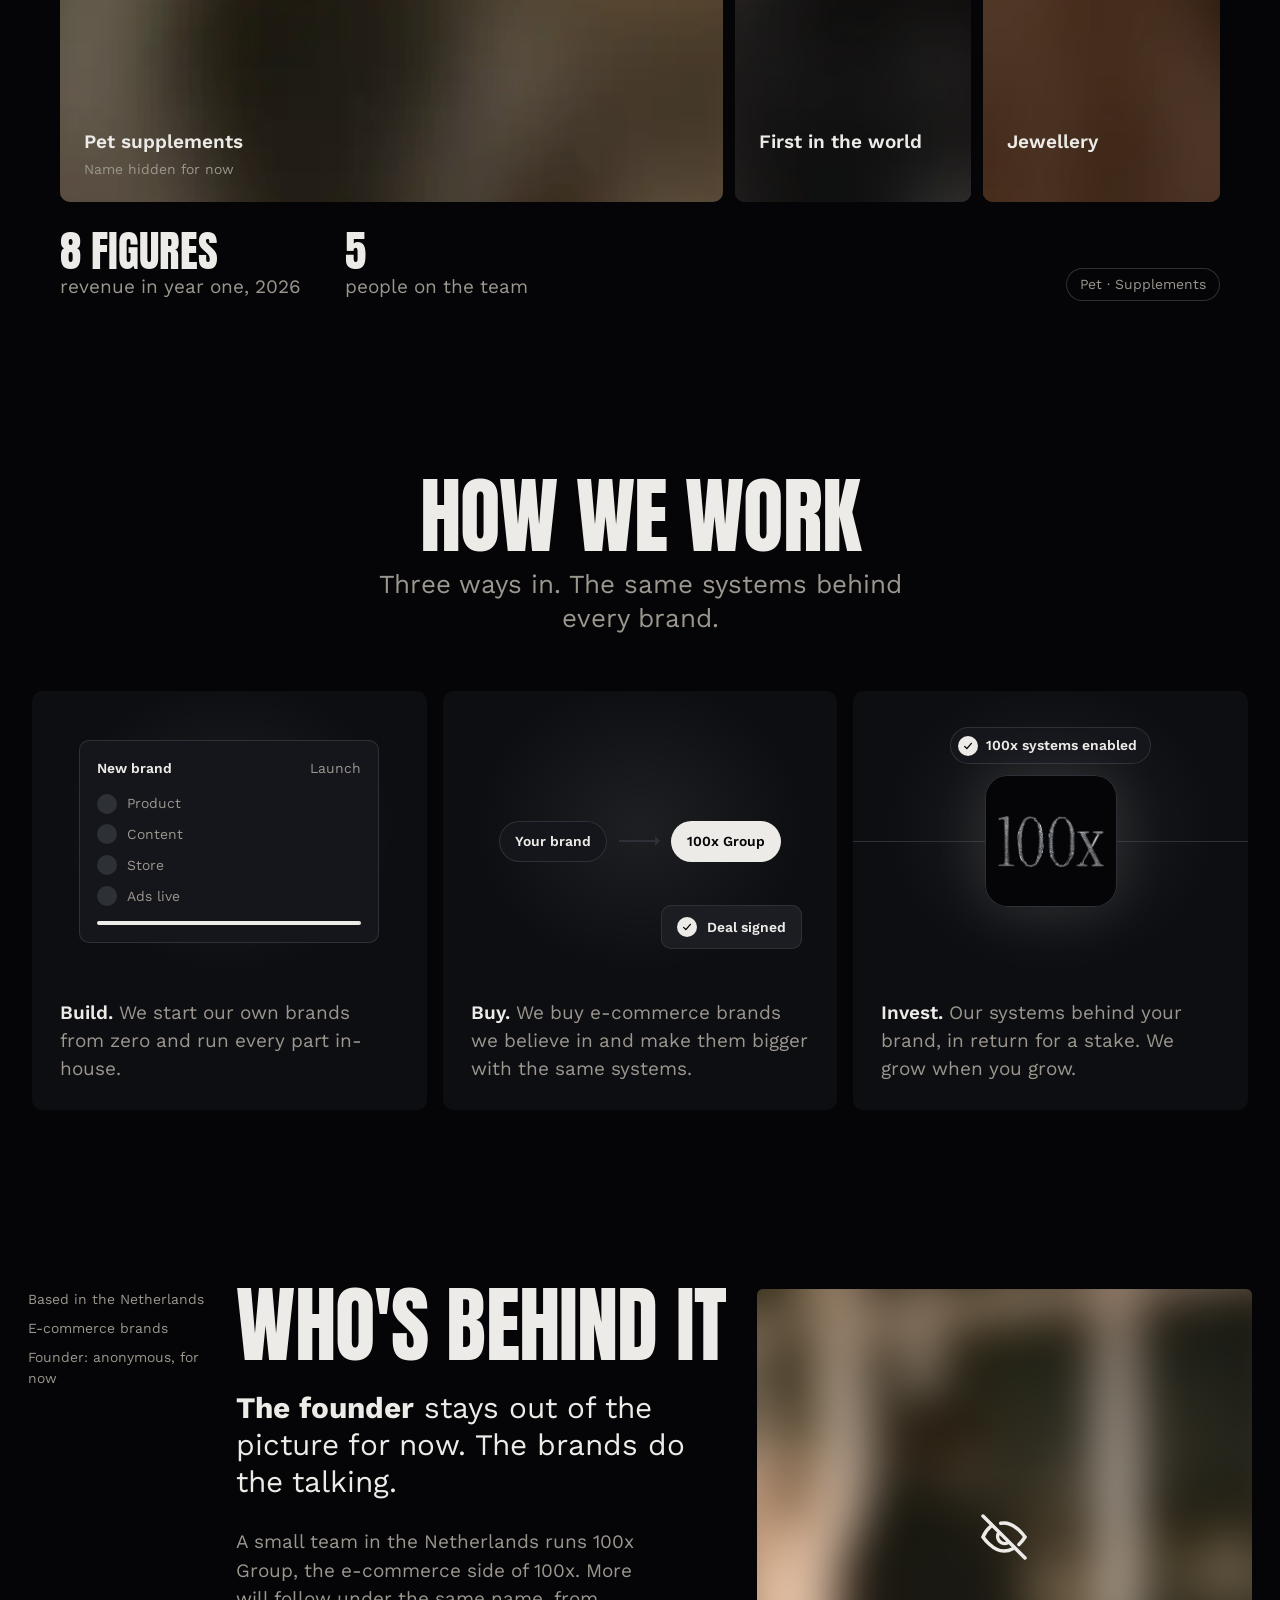
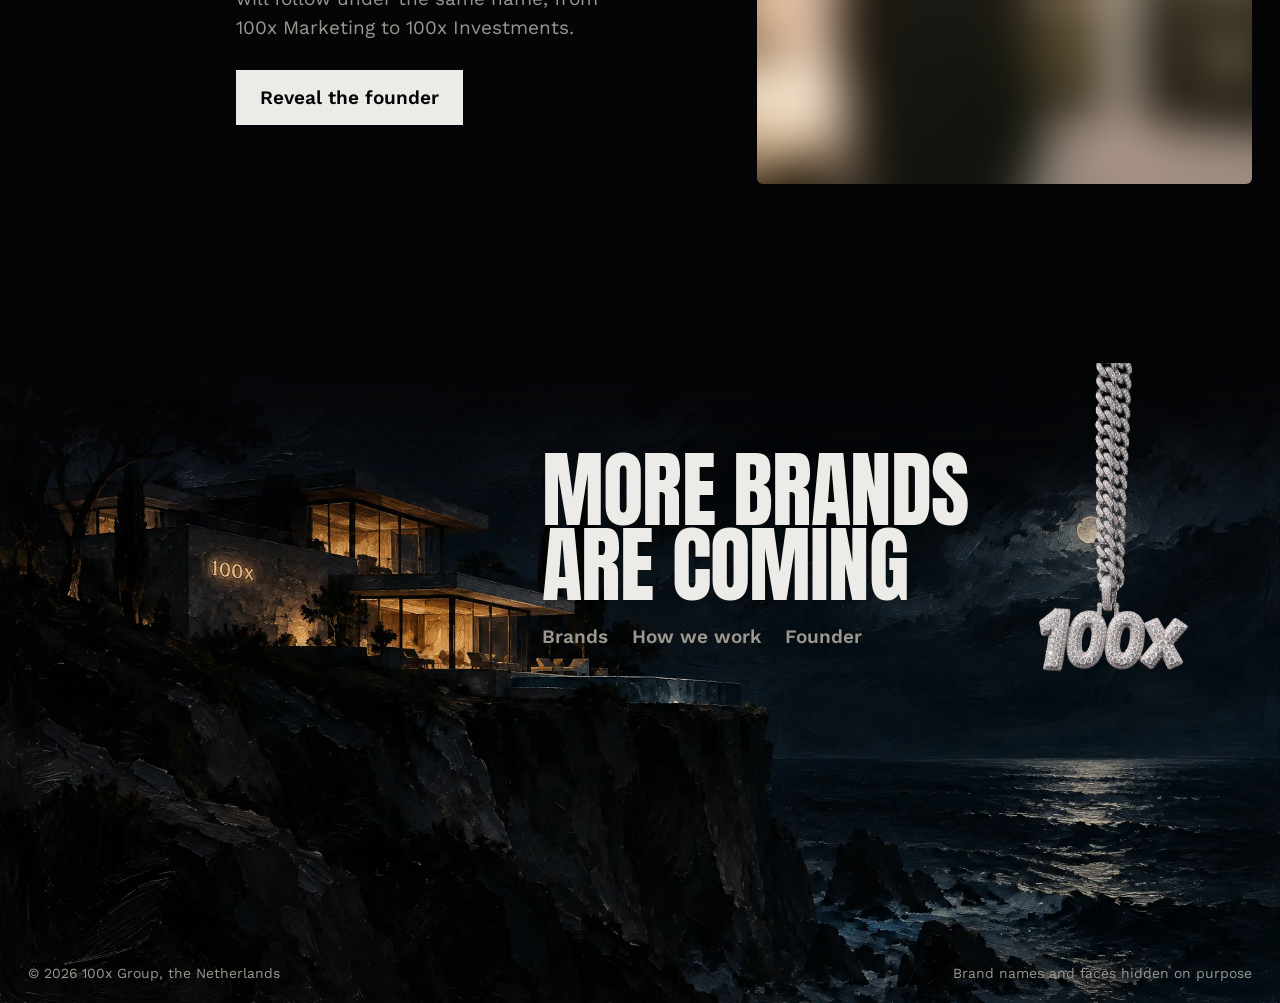
==== commit ab967d6a: "Merken als slash-verhalen, How we work met bewegende kaarten, compacte footer - Merken: drie kaarten" ====
--- a/index.html
+++ b/index.html
@@ -40,162 +40,86 @@
       <p class="hero__lead">100x Group builds its own e-commerce brands, and buys others to make them bigger.</p>
     </section>
 
-    <!-- De merken: doorlopende carousel, verborgen achter blur -->
+    <!-- De merken: zoals de verhalen op slash.com. De actieve kaart is breed en zoomt in -->
     <section class="brands" id="brands" aria-labelledby="brands-title">
       <div class="brands__head">
         <h2 id="brands-title" class="brands__title">Our brands</h2>
-        <p class="brands__note">Names stay hidden until we show them.</p>
+        <p class="brands__note">Three brands. Names stay hidden until we show them.</p>
       </div>
-      <div class="carousel" data-carousel tabindex="0" aria-label="Our brands, scroll sideways">
-        <ul class="carousel__track">
-          <li class="brand-card">
-            <div class="brand-card__img">
-              <img src="images/merk-hond-straat.webp" width="640" height="362" alt="" loading="lazy">
-              <span class="brand-card__eye"><svg viewBox="0 0 24 24" aria-hidden="true"><path d="M3 3l18 18M10.6 6.1A10.6 10.6 0 0 1 12 6c5 0 9 6 9 6a17 17 0 0 1-2.6 3.2M6.2 7.6C4.2 9.2 3 12 3 12s4 6 9 6c1.4 0 2.7-.4 3.8-1M9.9 10a3 3 0 0 0 4.2 4.2" fill="none" stroke="currentColor" stroke-width="1.5" stroke-linecap="round"/></svg></span>
-            </div>
-            <p class="brand-card__title">Pet supplements</p>
-            <p class="brand-card__line">8 figures in year one</p>
-          </li>
-          <li class="brand-card">
-            <div class="brand-card__img">
-              <img src="images/merk-launch-unboxing.webp" width="640" height="362" alt="" loading="lazy">
-              <span class="brand-card__eye"><svg viewBox="0 0 24 24" aria-hidden="true"><path d="M3 3l18 18M10.6 6.1A10.6 10.6 0 0 1 12 6c5 0 9 6 9 6a17 17 0 0 1-2.6 3.2M6.2 7.6C4.2 9.2 3 12 3 12s4 6 9 6c1.4 0 2.7-.4 3.8-1M9.9 10a3 3 0 0 0 4.2 4.2" fill="none" stroke="currentColor" stroke-width="1.5" stroke-linecap="round"/></svg></span>
-            </div>
-            <p class="brand-card__title">First in the world</p>
-            <p class="brand-card__line">Numbers private</p>
-          </li>
-          <li class="brand-card">
-            <div class="brand-card__img">
-              <img src="images/merk-sieraden-model.webp" width="640" height="362" alt="" loading="lazy">
-              <span class="brand-card__eye"><svg viewBox="0 0 24 24" aria-hidden="true"><path d="M3 3l18 18M10.6 6.1A10.6 10.6 0 0 1 12 6c5 0 9 6 9 6a17 17 0 0 1-2.6 3.2M6.2 7.6C4.2 9.2 3 12 3 12s4 6 9 6c1.4 0 2.7-.4 3.8-1M9.9 10a3 3 0 0 0 4.2 4.2" fill="none" stroke="currentColor" stroke-width="1.5" stroke-linecap="round"/></svg></span>
-            </div>
-            <p class="brand-card__title">Jewellery</p>
-            <p class="brand-card__line">Exited in 2025</p>
-          </li>
-          <li class="brand-card">
-            <div class="brand-card__img">
-              <img src="images/merk-hond-keuken.webp" width="640" height="362" alt="" loading="lazy">
-              <span class="brand-card__eye"><svg viewBox="0 0 24 24" aria-hidden="true"><path d="M3 3l18 18M10.6 6.1A10.6 10.6 0 0 1 12 6c5 0 9 6 9 6a17 17 0 0 1-2.6 3.2M6.2 7.6C4.2 9.2 3 12 3 12s4 6 9 6c1.4 0 2.7-.4 3.8-1M9.9 10a3 3 0 0 0 4.2 4.2" fill="none" stroke="currentColor" stroke-width="1.5" stroke-linecap="round"/></svg></span>
-            </div>
-            <p class="brand-card__title">Pet supplements</p>
-            <p class="brand-card__line">Team of five</p>
-          </li>
-          <li class="brand-card">
-            <div class="brand-card__img">
-              <img src="images/merk-launch-rij.webp" width="640" height="362" alt="" loading="lazy">
-              <span class="brand-card__eye"><svg viewBox="0 0 24 24" aria-hidden="true"><path d="M3 3l18 18M10.6 6.1A10.6 10.6 0 0 1 12 6c5 0 9 6 9 6a17 17 0 0 1-2.6 3.2M6.2 7.6C4.2 9.2 3 12 3 12s4 6 9 6c1.4 0 2.7-.4 3.8-1M9.9 10a3 3 0 0 0 4.2 4.2" fill="none" stroke="currentColor" stroke-width="1.5" stroke-linecap="round"/></svg></span>
-            </div>
-            <p class="brand-card__title">First in the world</p>
-            <p class="brand-card__line">Launched first, worldwide</p>
-          </li>
-          <li class="brand-card">
-            <div class="brand-card__img">
-              <img src="images/merk-sieraden-bed.webp" width="640" height="362" alt="" loading="lazy">
-              <span class="brand-card__eye"><svg viewBox="0 0 24 24" aria-hidden="true"><path d="M3 3l18 18M10.6 6.1A10.6 10.6 0 0 1 12 6c5 0 9 6 9 6a17 17 0 0 1-2.6 3.2M6.2 7.6C4.2 9.2 3 12 3 12s4 6 9 6c1.4 0 2.7-.4 3.8-1M9.9 10a3 3 0 0 0 4.2 4.2" fill="none" stroke="currentColor" stroke-width="1.5" stroke-linecap="round"/></svg></span>
-            </div>
-            <p class="brand-card__title">Jewellery</p>
-            <p class="brand-card__line">Built, grown, sold</p>
-          </li>
-          <li class="brand-card" aria-hidden="true">
-            <div class="brand-card__img">
-              <img src="images/merk-hond-straat.webp" width="640" height="362" alt="" loading="lazy">
-              <span class="brand-card__eye"><svg viewBox="0 0 24 24" aria-hidden="true"><path d="M3 3l18 18M10.6 6.1A10.6 10.6 0 0 1 12 6c5 0 9 6 9 6a17 17 0 0 1-2.6 3.2M6.2 7.6C4.2 9.2 3 12 3 12s4 6 9 6c1.4 0 2.7-.4 3.8-1M9.9 10a3 3 0 0 0 4.2 4.2" fill="none" stroke="currentColor" stroke-width="1.5" stroke-linecap="round"/></svg></span>
-            </div>
-            <p class="brand-card__title">Pet supplements</p>
-            <p class="brand-card__line">8 figures in year one</p>
-          </li>
-          <li class="brand-card" aria-hidden="true">
-            <div class="brand-card__img">
-              <img src="images/merk-launch-unboxing.webp" width="640" height="362" alt="" loading="lazy">
-              <span class="brand-card__eye"><svg viewBox="0 0 24 24" aria-hidden="true"><path d="M3 3l18 18M10.6 6.1A10.6 10.6 0 0 1 12 6c5 0 9 6 9 6a17 17 0 0 1-2.6 3.2M6.2 7.6C4.2 9.2 3 12 3 12s4 6 9 6c1.4 0 2.7-.4 3.8-1M9.9 10a3 3 0 0 0 4.2 4.2" fill="none" stroke="currentColor" stroke-width="1.5" stroke-linecap="round"/></svg></span>
-            </div>
-            <p class="brand-card__title">First in the world</p>
-            <p class="brand-card__line">Numbers private</p>
-          </li>
-          <li class="brand-card" aria-hidden="true">
-            <div class="brand-card__img">
-              <img src="images/merk-sieraden-model.webp" width="640" height="362" alt="" loading="lazy">
-              <span class="brand-card__eye"><svg viewBox="0 0 24 24" aria-hidden="true"><path d="M3 3l18 18M10.6 6.1A10.6 10.6 0 0 1 12 6c5 0 9 6 9 6a17 17 0 0 1-2.6 3.2M6.2 7.6C4.2 9.2 3 12 3 12s4 6 9 6c1.4 0 2.7-.4 3.8-1M9.9 10a3 3 0 0 0 4.2 4.2" fill="none" stroke="currentColor" stroke-width="1.5" stroke-linecap="round"/></svg></span>
-            </div>
-            <p class="brand-card__title">Jewellery</p>
-            <p class="brand-card__line">Exited in 2025</p>
-          </li>
-          <li class="brand-card" aria-hidden="true">
-            <div class="brand-card__img">
-              <img src="images/merk-hond-keuken.webp" width="640" height="362" alt="" loading="lazy">
-              <span class="brand-card__eye"><svg viewBox="0 0 24 24" aria-hidden="true"><path d="M3 3l18 18M10.6 6.1A10.6 10.6 0 0 1 12 6c5 0 9 6 9 6a17 17 0 0 1-2.6 3.2M6.2 7.6C4.2 9.2 3 12 3 12s4 6 9 6c1.4 0 2.7-.4 3.8-1M9.9 10a3 3 0 0 0 4.2 4.2" fill="none" stroke="currentColor" stroke-width="1.5" stroke-linecap="round"/></svg></span>
-            </div>
-            <p class="brand-card__title">Pet supplements</p>
-            <p class="brand-card__line">Team of five</p>
-          </li>
-          <li class="brand-card" aria-hidden="true">
-            <div class="brand-card__img">
-              <img src="images/merk-launch-rij.webp" width="640" height="362" alt="" loading="lazy">
-              <span class="brand-card__eye"><svg viewBox="0 0 24 24" aria-hidden="true"><path d="M3 3l18 18M10.6 6.1A10.6 10.6 0 0 1 12 6c5 0 9 6 9 6a17 17 0 0 1-2.6 3.2M6.2 7.6C4.2 9.2 3 12 3 12s4 6 9 6c1.4 0 2.7-.4 3.8-1M9.9 10a3 3 0 0 0 4.2 4.2" fill="none" stroke="currentColor" stroke-width="1.5" stroke-linecap="round"/></svg></span>
-            </div>
-            <p class="brand-card__title">First in the world</p>
-            <p class="brand-card__line">Launched first, worldwide</p>
-          </li>
-          <li class="brand-card" aria-hidden="true">
-            <div class="brand-card__img">
-              <img src="images/merk-sieraden-bed.webp" width="640" height="362" alt="" loading="lazy">
-              <span class="brand-card__eye"><svg viewBox="0 0 24 24" aria-hidden="true"><path d="M3 3l18 18M10.6 6.1A10.6 10.6 0 0 1 12 6c5 0 9 6 9 6a17 17 0 0 1-2.6 3.2M6.2 7.6C4.2 9.2 3 12 3 12s4 6 9 6c1.4 0 2.7-.4 3.8-1M9.9 10a3 3 0 0 0 4.2 4.2" fill="none" stroke="currentColor" stroke-width="1.5" stroke-linecap="round"/></svg></span>
-            </div>
-            <p class="brand-card__title">Jewellery</p>
-            <p class="brand-card__line">Built, grown, sold</p>
-          </li>
-        </ul>
+      <div class="stories" data-stories>
+        <button class="story is-active" type="button" data-story="0" aria-pressed="true" aria-controls="story-stats">
+          <span class="story__media"><img src="images/merk-hond-straat.webp" width="640" height="362" alt="" loading="lazy"></span>
+          <span class="brand-card__eye"><svg viewBox="0 0 24 24" aria-hidden="true"><path d="M3 3l18 18M10.6 6.1A10.6 10.6 0 0 1 12 6c5 0 9 6 9 6a17 17 0 0 1-2.6 3.2M6.2 7.6C4.2 9.2 3 12 3 12s4 6 9 6c1.4 0 2.7-.4 3.8-1M9.9 10a3 3 0 0 0 4.2 4.2" fill="none" stroke="currentColor" stroke-width="1.5" stroke-linecap="round"/></svg></span>
+          <span class="story__who"><span class="story__name">Pet supplements</span><span class="story__sub">Name hidden for now</span></span>
+        </button>
+        <button class="story" type="button" data-story="1" aria-pressed="false" aria-controls="story-stats">
+          <span class="story__media"><img src="images/merk-launch-unboxing.webp" width="640" height="362" alt="" loading="lazy"></span>
+          <span class="brand-card__eye"><svg viewBox="0 0 24 24" aria-hidden="true"><path d="M3 3l18 18M10.6 6.1A10.6 10.6 0 0 1 12 6c5 0 9 6 9 6a17 17 0 0 1-2.6 3.2M6.2 7.6C4.2 9.2 3 12 3 12s4 6 9 6c1.4 0 2.7-.4 3.8-1M9.9 10a3 3 0 0 0 4.2 4.2" fill="none" stroke="currentColor" stroke-width="1.5" stroke-linecap="round"/></svg></span>
+          <span class="story__who"><span class="story__name">First in the world</span><span class="story__sub">Name hidden for now</span></span>
+        </button>
+        <button class="story" type="button" data-story="2" aria-pressed="false" aria-controls="story-stats">
+          <span class="story__media"><img src="images/merk-sieraden-model.webp" width="640" height="362" alt="" loading="lazy"></span>
+          <span class="brand-card__eye"><svg viewBox="0 0 24 24" aria-hidden="true"><path d="M3 3l18 18M10.6 6.1A10.6 10.6 0 0 1 12 6c5 0 9 6 9 6a17 17 0 0 1-2.6 3.2M6.2 7.6C4.2 9.2 3 12 3 12s4 6 9 6c1.4 0 2.7-.4 3.8-1M9.9 10a3 3 0 0 0 4.2 4.2" fill="none" stroke="currentColor" stroke-width="1.5" stroke-linecap="round"/></svg></span>
+          <span class="story__who"><span class="story__name">Jewellery</span><span class="story__sub">Name hidden for now</span></span>
+        </button>
+      </div>
+      <div class="stories__stats" id="story-stats" aria-live="polite">
+        <div class="stories__panel" data-panel="0">
+          <div class="story-stat"><p class="story-stat__figure">8 figures</p><p class="story-stat__label">revenue in year one, 2026</p></div><div class="story-stat"><p class="story-stat__figure">5</p><p class="story-stat__label">people on the team</p></div>
+          <p class="stories__tag">Pet · Supplements</p>
+        </div>
+        <div class="stories__panel" data-panel="1" hidden>
+          <div class="story-stat"><p class="story-stat__figure">1st</p><p class="story-stat__label">to launch it, worldwide</p></div><div class="story-stat"><p class="story-stat__figure">Private</p><p class="story-stat__label">numbers, for now</p></div>
+          <p class="stories__tag">New category</p>
+        </div>
+        <div class="stories__panel" data-panel="2" hidden>
+          <div class="story-stat"><p class="story-stat__figure">2025</p><p class="story-stat__label">built, grown and exited</p></div><div class="story-stat"><p class="story-stat__figure">Europe</p><p class="story-stat__label">where it sold</p></div>
+          <p class="stories__tag">Jewellery · Exited</p>
+        </div>
       </div>
     </section>
 
-    <!-- Cijfers: vier blokken op een rij -->
-    <section class="stats" aria-labelledby="stats-title">
-      <h2 id="stats-title" class="stats__title">What we've built</h2>
-      <ul class="stats__grid">
-        <li class="stat">
-          <p class="stat__figure">8 figures</p>
-          <p class="stat__label">Revenue, year one</p>
-          <p class="stat__caption">Our pet supplement brand, 2026.</p>
-        </li>
-        <li class="stat">
-          <p class="stat__figure">5</p>
-          <p class="stat__label">Team</p>
-          <p class="stat__caption">People who built that brand.</p>
-        </li>
-        <li class="stat">
-          <p class="stat__figure">1st</p>
-          <p class="stat__label">Launch</p>
-          <p class="stat__caption">In the world to launch our second brand's product.</p>
-        </li>
-        <li class="stat">
-          <p class="stat__figure">2025</p>
-          <p class="stat__label">Exit</p>
-          <p class="stat__caption">A jewellery brand in Europe, built and sold.</p>
-        </li>
-      </ul>
-    </section>
-
-    <!-- Werkwijze: kop links, drie routes rechts -->
+    <!-- Werkwijze: drie kaarten met bewegende visuals, zoals op slash.com -->
     <section class="routes" id="how" aria-labelledby="how-title">
       <div class="routes__intro">
         <h2 id="how-title" class="routes__title">How we work</h2>
         <p class="routes__lead">Three ways in. The same systems behind every brand.</p>
       </div>
-      <ul class="routes__list">
-        <li class="route">
-          <h3 class="route__name">Build</h3>
-          <p class="route__for">Our own brands</p>
-          <p class="route__text">We start brands from zero and run every part in-house: product, content, ads and operations.</p>
+      <ul class="routes__grid">
+        <li class="feature">
+          <div class="feature__visual visual-build" aria-hidden="true">
+            <div class="ui-panel">
+              <p class="ui-panel__head">New brand <span>Launch</span></p>
+              <ul class="ui-steps">
+                <li><span class="ui-check"><svg viewBox="0 0 16 16" aria-hidden="true"><path d="M3.5 8.5l3 3 6-7" fill="none" stroke="currentColor" stroke-width="1.8" stroke-linecap="round" stroke-linejoin="round"/></svg></span>Product</li>
+                <li><span class="ui-check"><svg viewBox="0 0 16 16" aria-hidden="true"><path d="M3.5 8.5l3 3 6-7" fill="none" stroke="currentColor" stroke-width="1.8" stroke-linecap="round" stroke-linejoin="round"/></svg></span>Content</li>
+                <li><span class="ui-check"><svg viewBox="0 0 16 16" aria-hidden="true"><path d="M3.5 8.5l3 3 6-7" fill="none" stroke="currentColor" stroke-width="1.8" stroke-linecap="round" stroke-linejoin="round"/></svg></span>Store</li>
+                <li><span class="ui-check"><svg viewBox="0 0 16 16" aria-hidden="true"><path d="M3.5 8.5l3 3 6-7" fill="none" stroke="currentColor" stroke-width="1.8" stroke-linecap="round" stroke-linejoin="round"/></svg></span>Ads live</li>
+              </ul>
+              <div class="ui-bar"><i></i></div>
+            </div>
+          </div>
+          <p class="feature__text"><strong>Build.</strong> We start our own brands from zero and run every part in-house.</p>
         </li>
-        <li class="route">
-          <h3 class="route__name">Buy</h3>
-          <p class="route__for">Your brand, our ownership</p>
-          <p class="route__text">We buy e-commerce brands we believe in and make them bigger with the same systems.</p>
+        <li class="feature">
+          <div class="feature__visual visual-buy" aria-hidden="true">
+            <div class="ui-deal">
+              <span class="ui-chip ui-chip--brand">Your brand</span>
+              <span class="ui-arrow"></span>
+              <span class="ui-chip ui-chip--us">100x Group</span>
+            </div>
+            <div class="ui-toast"><span class="ui-check"><svg viewBox="0 0 16 16" aria-hidden="true"><path d="M3.5 8.5l3 3 6-7" fill="none" stroke="currentColor" stroke-width="1.8" stroke-linecap="round" stroke-linejoin="round"/></svg></span>Deal signed</div>
+          </div>
+          <p class="feature__text"><strong>Buy.</strong> We buy e-commerce brands we believe in and make them bigger with the same systems.</p>
         </li>
-        <li class="route">
-          <h3 class="route__name">Invest</h3>
-          <p class="route__for">Your brand, shared ownership</p>
-          <p class="route__text">Our systems behind your brand, in return for a stake. We grow when you grow.</p>
+        <li class="feature">
+          <div class="feature__visual visual-invest" aria-hidden="true">
+            <span class="ui-pill"><span class="ui-check"><svg viewBox="0 0 16 16" aria-hidden="true"><path d="M3.5 8.5l3 3 6-7" fill="none" stroke="currentColor" stroke-width="1.8" stroke-linecap="round" stroke-linejoin="round"/></svg></span>100x systems enabled</span>
+            <span class="ui-line ui-line--l"></span>
+            <span class="ui-line ui-line--r"></span>
+            <span class="ui-tile"><img src="images/diamant-100x.webp" width="900" height="442" alt="" loading="lazy"></span>
+          </div>
+          <p class="feature__text"><strong>Invest.</strong> Our systems behind your brand, in return for a stake. We grow when you grow.</p>
         </li>
       </ul>
     </section>
@@ -222,10 +146,13 @@
   </main>
 
   <footer class="site-footer" aria-labelledby="footer-title">
+    <div class="site-footer__painting" aria-hidden="true">
+      <img src="images/villa.webp" width="2400" height="1200" alt="" loading="lazy">
+    </div>
     <div class="site-footer__chain" data-chain aria-hidden="true">
       <img src="images/chain-100x.webp" width="435" height="878" alt="" loading="lazy" draggable="false">
     </div>
-    <div class="site-footer__top">
+    <div class="site-footer__content">
       <h2 id="footer-title" class="site-footer__title">More brands<br>are coming</h2>
       <ul class="site-footer__links">
         <li><a href="#brands">Brands</a></li>
@@ -233,14 +160,10 @@
         <li><a href="#founder">Founder</a></li>
       </ul>
     </div>
-    <p class="site-footer__name" aria-hidden="true">100x Group</p>
     <div class="site-footer__legal">
       <p>© 2026 100x Group, the Netherlands</p>
       <p>Brand names and faces hidden on purpose</p>
     </div>
-    <div class="site-footer__painting">
-      <img src="images/zee.webp" width="2400" height="1200" alt="An oil painting of a dark sea under the moon" loading="lazy">
-    </div>
   </footer>
 </body>
 </html>
--- a/css/style.css
+++ b/css/style.css
@@ -9,6 +9,8 @@
   --bg: #050507;
   --surface: #15161b;
   --surface-hover: #1c1d23;
+  --line: #2e3038;
+  --card: #0d0e11;
   --ink: #ecebe7;
   --muted: #9b978f;
   --field: #ecebe7;
@@ -69,7 +71,7 @@
 
 /* Koppen in de smalle zware letter */
 .display, .hero__title, .stats__title, .brands__title, .routes__title,
-.founder__title, .site-footer__title, .site-footer__name, .wordmark {
+.founder__title, .site-footer__title, .wordmark {
   font-family: var(--font-display);
   font-weight: 400;
   text-transform: uppercase;
@@ -125,7 +127,7 @@
 }
 .stat__caption { max-width: 22ch; color: var(--muted); font-size: var(--step-body); }
 
-/* ---------- Merken: doorlopende carousel, verborgen achter blur ---------- */
+/* ---------- Merken: verhalen zoals op slash.com, verborgen achter blur ---------- */
 .brands { padding-top: var(--section); }
 .brands__head {
   display: flex; flex-wrap: wrap; align-items: baseline; justify-content: space-between; gap: 12px 32px;
@@ -133,9 +135,101 @@
 }
 .brands__title { font-size: var(--step-head); }
 .brands__note { color: var(--muted); font-size: var(--step-body); }
-.carousel { overflow-x: auto; scrollbar-width: none; overscroll-behavior-x: contain; }
-.carousel::-webkit-scrollbar { display: none; }
-.carousel__track { display: flex; gap: 16px; width: max-content; padding: 0 var(--margin); }
+.stories {
+  display: flex; gap: 12px;
+  max-width: 1216px; margin: 0 auto; padding: 0 var(--margin);
+  height: clamp(360px, 36vw, 540px);
+}
+.story {
+  position: relative;
+  flex: 1 1 0; min-width: 0;
+  overflow: hidden;
+  border: 0; padding: 0; margin: 0;
+  border-radius: 10px;
+  background: var(--surface);
+  color: var(--ink); font: inherit; text-align: left;
+  cursor: pointer;
+  transition: flex-grow 800ms var(--ease-out);
+}
+.story.is-active { flex-grow: 2.8; cursor: default; }
+.story__media { position: absolute; inset: 0; }
+.story__media img { width: 100%; height: 100%; object-fit: cover; transform: scale(1.1); transition: transform 900ms var(--ease-out); }
+.story.is-active .story__media img { animation: inzoomen 7s linear forwards; }
+@keyframes inzoomen { from { transform: scale(1.1); } to { transform: scale(1.28); } }
+.story::after { content: ""; position: absolute; inset: 0; background: var(--bg); opacity: 0.55; transition: opacity 600ms var(--ease-out); }
+.story.is-active::after, .story:hover::after { opacity: 0.15; }
+.story .brand-card__eye { z-index: 1; }
+.story__who { position: absolute; left: 24px; right: 24px; bottom: 22px; z-index: 1; display: grid; gap: 2px; }
+.story__name { font-weight: 600; font-size: var(--step-body); white-space: nowrap; }
+.story__sub { color: var(--muted); font-size: var(--step-small); white-space: nowrap; }
+.story:not(.is-active) .story__sub { opacity: 0; }
+.story:not(.is-active) .story__who { opacity: 0; transition: opacity 300ms; }
+.stories__stats { max-width: 1216px; margin: 28px auto 0; padding: 0 var(--margin); }
+.stories__panel { display: flex; flex-wrap: wrap; align-items: end; gap: 20px 44px; }
+.stories__panel[hidden] { display: none; }
+.story-stat__figure { font-family: var(--font-display); text-transform: uppercase; font-size: clamp(2rem, 1.4rem + 1.6vw, 3rem); line-height: 1; }
+.story-stat__label { color: var(--muted); font-size: var(--step-body); }
+.stories__tag {
+  margin-left: auto;
+  padding: 6px 14px; border-radius: 9999px;
+  box-shadow: inset 0 0 0 1px var(--line);
+  color: var(--muted); font-size: var(--step-small);
+}
+
+.brand-card__eye { z-index: 1; }
+.story__who { position: absolute; left: 24px; right: 24px; bottom: 22px; z-index: 1; display: grid; gap: 2px; }
+.story__name { font-weight: 600; font-size: var(--step-body); white-space: nowrap; }
+.story__sub { color: var(--muted); font-size: var(--step-small); white-space: nowrap; }
+.story:not(.is-active) .story__sub { opacity: 0; }
+.story:not(.is-active) .story__who { opacity: 0; transition: opacity 300ms; }
+.stories__stats { max-width: 1216px; margin: 28px auto 0; padding: 0 var(--margin); }
+.stories__panel { display: flex; flex-wrap: wrap; align-items: end; gap: 20px 44px; }
+.stories__panel[hidden] { display: none; }
+.story-stat__figure { font-family: var(--font-display); text-transform: uppercase; font-size: clamp(2rem, 1.4rem + 1.6vw, 3rem); line-height: 1; }
+.story-stat__label { color: var(--muted); font-size: var(--step-body); }
+.stories__tag {
+  margin-left: auto;
+  padding: 6px 14px; border-radius: 9999px;
+  box-shadow: inset 0 0 0 1px var(--line);
+  color: var(--muted); font-size: var(--step-small);
+}
+
+.brand-card__eye { z-index: 1; }
+.story__who { position: absolute; left: 24px; right: 24px; bottom: 22px; z-index: 1; display: grid; gap: 2px; }
+.story__name { font-weight: 600; font-size: var(--step-body); white-space: nowrap; }
+.story__sub { color: var(--muted); font-size: var(--step-small); white-space: nowrap; }
+.story:not(.is-active) .story__sub { opacity: 0; }
+.story:not(.is-active) .story__who { opacity: 0; transition: opacity 300ms; }
+.stories__stats { max-width: 1216px; margin: 28px auto 0; padding: 0 var(--margin); }
+.stories__panel { display: flex; flex-wrap: wrap; align-items: end; gap: 20px 44px; }
+.stories__panel[hidden] { display: none; }
+.story-stat__figure { font-family: var(--font-display); text-transform: uppercase; font-size: clamp(2rem, 1.4rem + 1.6vw, 3rem); line-height: 1; }
+.story-stat__label { color: var(--muted); font-size: var(--step-body); }
+.stories__tag {
+  margin-left: auto;
+  padding: 6px 14px; border-radius: 9999px;
+  box-shadow: inset 0 0 0 1px var(--line);
+  color: var(--muted); font-size: var(--step-small);
+}
+
+.brand-card__eye { z-index: 1; }
+.story__who { position: absolute; left: 24px; right: 24px; bottom: 22px; z-index: 1; display: grid; gap: 2px; }
+.story__name { font-weight: 600; font-size: var(--step-body); white-space: nowrap; }
+.story__sub { color: var(--muted); font-size: var(--step-small); white-space: nowrap; }
+.story:not(.is-active) .story__sub { opacity: 0; }
+.story:not(.is-active) .story__who { opacity: 0; transition: opacity 300ms; }
+.stories__stats { max-width: 1216px; margin: 28px auto 0; padding: 0 var(--margin); }
+.stories__panel { display: flex; flex-wrap: wrap; align-items: end; gap: 20px 44px; }
+.stories__panel[hidden] { display: none; }
+.story-stat__figure { font-family: var(--font-display); text-transform: uppercase; font-size: clamp(2rem, 1.4rem + 1.6vw, 3rem); line-height: 1; }
+.story-stat__label { color: var(--muted); font-size: var(--step-body); }
+.stories__tag {
+  margin-left: auto;
+  padding: 6px 14px; border-radius: 9999px;
+  box-shadow: inset 0 0 0 1px var(--line);
+  color: var(--muted); font-size: var(--step-small);
+}
+
 .brand-card { flex: none; width: min(78vw, 440px); display: grid; gap: 6px; }
 .brand-card__img {
   position: relative;
@@ -152,26 +246,85 @@
   color: var(--ink);
 }
 .brand-card__eye svg { width: 44px; height: 44px; }
-.brand-card__title { font-family: var(--font-display); text-transform: uppercase; font-size: 1.75rem; line-height: 1; }
-.brand-card__line { color: var(--muted); font-size: var(--step-body); }
-
-/* ---------- Werkwijze: kop links, drie routes rechts ---------- */
-.routes { padding: var(--section) var(--margin) 0; display: grid; gap: 40px; }
-.routes__intro { display: grid; gap: 16px; align-content: start; }
+
+/* ---------- Werkwijze: drie kaarten met bewegende visuals ---------- */
+.routes { padding: var(--section) var(--margin) 0; display: grid; gap: 56px; justify-items: center; }
+.routes__intro { display: grid; gap: 16px; justify-items: center; text-align: center; }
 .routes__title { font-size: var(--step-head); }
-.routes__lead { max-width: 26ch; color: var(--muted); font-size: var(--step-lead); line-height: 1.3; }
-.routes__list { display: grid; gap: 8px; }
-.route {
-  display: grid; gap: 10px;
-  padding: 28px 24px;
-  border-radius: 6px;
-  background: var(--surface);
-  transition: background-color 300ms var(--ease-out);
-}
-.route:hover { background: var(--surface-hover); }
-.route__for { color: var(--muted); font-size: var(--step-small); font-weight: 600; }
-.route__name { font-family: var(--font-display); font-weight: 400; text-transform: uppercase; font-size: clamp(2.75rem, 1.5rem + 3vw, 4.5rem); line-height: 0.9; }
-.route__text { max-width: 44ch; font-size: var(--step-body); }
+.routes__lead { max-width: 34ch; color: var(--muted); font-size: var(--step-lead); line-height: 1.3; }
+.routes__grid { width: 100%; max-width: 1216px; display: grid; gap: 16px; }
+.feature {
+  display: grid; grid-template-rows: auto 1fr;
+  border-radius: 10px;
+  background: var(--card);
+  overflow: hidden;
+}
+.feature__visual {
+  position: relative;
+  height: 300px;
+  display: grid; place-items: center;
+  background: radial-gradient(60% 70% at 50% 45%, rgba(255, 255, 255, 0.07), transparent 70%); /* taste-skill-ignore: zachte lichtval zoals de slash-kaarten */
+}
+.feature__text { padding: 8px 28px 28px; color: var(--muted); font-size: var(--step-body); line-height: 1.45; }
+.feature__text strong { color: var(--ink); font-weight: 600; }
+
+/* Gedeelde UI-stukjes */
+.ui-check { display: inline-grid; place-items: center; width: 20px; height: 20px; border-radius: 9999px; background: var(--ink); color: var(--bg); flex: none; }
+.ui-check svg { width: 12px; height: 12px; }
+
+/* Build: lanceerlijst die zich afvinkt */
+.ui-panel { width: min(78%, 300px); padding: 18px; border-radius: 10px; background: var(--surface); box-shadow: inset 0 0 0 1px var(--line); display: grid; gap: 14px; }
+.ui-panel__head { display: flex; justify-content: space-between; font-weight: 600; font-size: var(--step-small); }
+.ui-panel__head span { color: var(--muted); font-weight: 400; }
+.ui-steps { display: grid; gap: 10px; font-size: var(--step-small); }
+.ui-steps li { display: flex; align-items: center; gap: 10px; color: var(--muted); }
+.ui-steps .ui-check { background: var(--line); color: transparent; animation: vink 6s infinite; }
+.ui-steps li:nth-child(2) .ui-check { animation-delay: 0.6s; }
+.ui-steps li:nth-child(3) .ui-check { animation-delay: 1.2s; }
+.ui-steps li:nth-child(4) .ui-check { animation-delay: 1.8s; }
+@keyframes vink { 0%, 8% { background: var(--line); color: transparent; } 14%, 88% { background: var(--ink); color: var(--bg); } 100% { background: var(--line); color: transparent; } }
+.ui-bar { height: 4px; border-radius: 9999px; background: var(--line); overflow: hidden; }
+.ui-bar i { display: block; height: 100%; width: 100%; background: var(--ink); transform-origin: left; animation: vul 6s infinite; }
+@keyframes vul { 0% { transform: scaleX(0.05); } 40%, 88% { transform: scaleX(1); } 100% { transform: scaleX(0.05); } }
+
+/* Buy: jouw merk schuift naar 100x Group, dan komt de deal binnen */
+.ui-deal { display: flex; align-items: center; gap: 12px; }
+.ui-chip { padding: 10px 16px; border-radius: 9999px; font-size: var(--step-small); font-weight: 600; white-space: nowrap; }
+.ui-chip--brand { background: var(--surface); box-shadow: inset 0 0 0 1px var(--line); filter: blur(0); animation: schuif 6s infinite var(--ease-out); }
+.ui-chip--us { background: var(--ink); color: var(--bg); }
+.ui-arrow { width: 40px; height: 2px; background: var(--line); position: relative; }
+.ui-arrow::after { content: ""; position: absolute; right: -1px; top: -4px; border: 5px solid transparent; border-left-color: var(--line); border-right: 0; }
+@keyframes schuif { 0%, 10% { transform: translateX(-24px); opacity: 0; } 25%, 85% { transform: none; opacity: 1; } 100% { transform: translateX(16px); opacity: 0; } }
+.ui-toast {
+  position: absolute; right: 9%; bottom: 14%;
+  display: flex; align-items: center; gap: 10px;
+  padding: 12px 16px; border-radius: 10px;
+  background: var(--surface-hover); box-shadow: inset 0 0 0 1px var(--line);
+  font-size: var(--step-small); font-weight: 600;
+  animation: toast 6s infinite var(--ease-out);
+}
+@keyframes toast { 0%, 35% { transform: translateY(14px); opacity: 0; } 45%, 85% { transform: none; opacity: 1; } 100% { transform: translateY(6px); opacity: 0; } }
+
+/* Invest: het 100x-blok, aangesloten op onze systemen */
+.ui-pill { position: absolute; top: 12%; display: flex; align-items: center; gap: 8px; padding: 8px 14px 8px 8px; border-radius: 9999px; background: var(--surface); box-shadow: inset 0 0 0 1px var(--line); font-size: var(--step-small); font-weight: 600; }
+.ui-tile {
+  position: relative; z-index: 1;
+  width: 132px; height: 132px; border-radius: 22px;
+  display: grid; place-items: center;
+  background: var(--bg);
+  box-shadow: inset 0 0 0 1px var(--line), 0 0 60px rgba(255, 255, 255, 0.12); /* taste-skill-ignore: gloed om het blok zoals op slash */
+  animation: puls 4s ease-in-out infinite;
+}
+.ui-tile img { width: 82%; height: auto; }
+@keyframes puls { 0%, 100% { box-shadow: inset 0 0 0 1px var(--line), 0 0 40px rgba(255, 255, 255, 0.08); } 50% { box-shadow: inset 0 0 0 1px var(--line), 0 0 80px rgba(255, 255, 255, 0.2); } }
+.ui-line { position: absolute; top: 50%; height: 1px; width: 40%; background: var(--line); overflow: hidden; }
+.ui-line--l { left: 0; }
+.ui-line--r { right: 0; }
+.ui-line::after { content: ""; position: absolute; top: 0; width: 30%; height: 100%; background: var(--ink); animation: stroom 2.4s linear infinite; }
+.ui-line--l::after { left: -30%; }
+.ui-line--r::after { right: -30%; animation-name: stroom-terug; }
+@keyframes stroom { to { transform: translateX(440%); } }
+@keyframes stroom-terug { to { transform: translateX(-440%); } }
 
 /* ---------- Founder ---------- */
 .founder {
@@ -206,23 +359,31 @@
 .reveal-button:active { transform: scale(0.97); }
 .reveal-answer { min-height: 1.5em; font-size: var(--step-body); }
 
-/* ---------- Afsluiting: donker, met een hangende 100x-chain en een geschilderde zee ---------- */
+/* ---------- Afsluiting: compact, tekst in een geschilderd nachtbeeld, met een hangende 100x-chain ---------- */
 .site-footer {
   position: relative;
   overflow: hidden;
-  padding: var(--section) var(--margin) 0;
+  min-height: clamp(520px, 50vw, 760px);
+  display: flex; flex-direction: column; justify-content: space-between;
+  padding: clamp(56px, 7vw, 96px) var(--margin) 20px;
   background: var(--bg);
 }
-.site-footer__top { position: relative; z-index: 1; display: grid; gap: 32px; padding-right: 34vw; }
+.site-footer__painting {
+  position: absolute; inset: 42% 0 0 0;
+  -webkit-mask-image: linear-gradient(to bottom, transparent, #000 30%);
+  mask-image: linear-gradient(to bottom, transparent, #000 30%); /* taste-skill-ignore: masker laat het schilderij in de achtergrond overlopen */
+}
+.site-footer__painting img { width: 100%; height: 100%; object-fit: cover; object-position: 12% 60%; }
+.site-footer__content { position: relative; z-index: 1; display: grid; gap: 20px; justify-items: start; padding-right: 22vw; }
 .site-footer__title { font-size: var(--step-head); line-height: 0.9; }
-.site-footer__links { display: grid; gap: 10px; font-size: var(--step-lead); }
+.site-footer__links { display: flex; flex-wrap: wrap; gap: 8px 24px; font-size: var(--step-body); font-weight: 600; }
 .site-footer__links a { color: var(--muted); transition: color 200ms; }
 .site-footer__links a:hover { color: var(--ink); }
 
 /* De chain hangt aan de bovenrand en zwaait om dat punt (js/main.js) */
 .site-footer__chain {
   position: absolute; top: 0; right: 7vw; z-index: 2;
-  width: clamp(110px, 15vw, 230px);
+  width: clamp(64px, 12vw, 190px);
   transform-origin: 50% 0;
   transform: rotate(var(--zwaai, 0rad));
   cursor: grab;
@@ -230,40 +391,17 @@
 }
 .site-footer__chain img { width: 100%; height: auto; user-select: none; -webkit-user-drag: none; }
 
-.site-footer__name {
-  position: relative; z-index: 1;
-  margin-top: clamp(80px, 12vw, 180px);
-  font-size: 21.5vw;
-  white-space: nowrap;
-  line-height: 0.8;
-  margin-left: -0.02em;
-}
 .site-footer__legal {
   position: relative; z-index: 1;
   display: flex; flex-wrap: wrap; justify-content: space-between; gap: 4px 24px;
-  margin-top: 24px;
   font-size: var(--step-small); color: var(--muted);
 }
-.site-footer__painting {
-  position: relative;
-  margin: -6vw calc(var(--margin) * -1) 0;
-  height: clamp(220px, 34vw, 520px);
-  -webkit-mask-image: linear-gradient(to bottom, transparent, #000 45%);
-  mask-image: linear-gradient(to bottom, transparent, #000 45%); /* taste-skill-ignore: masker laat het schilderij in de achtergrond overlopen */
-}
-.site-footer__painting img { width: 100%; height: 100%; object-fit: cover; object-position: 50% 70%; }
 
 /* ---------- Tablet en groter ---------- */
 @media (min-width: 760px) {
   .stats__grid { grid-template-columns: repeat(4, 1fr); }
-  .routes { grid-template-columns: repeat(12, 1fr); column-gap: var(--gap); }
-  .routes__intro { grid-column: 1 / 6; position: sticky; top: 96px; align-self: start; }
-  .routes__list { grid-column: 6 / 13; }
-  .route { grid-template-columns: 1fr 1.4fr; column-gap: var(--gap); padding: 36px 32px; }
-  .route__name { grid-column: 1; grid-row: 1 / 3; }
-  .route__for { grid-column: 2; grid-row: 1; }
-  .route__text { grid-column: 2; grid-row: 2; }
-  .brand-card__title { font-size: 2rem; }
+  .routes__grid { grid-template-columns: repeat(3, 1fr); }
+  .story:not(.is-active) .story__who { opacity: 1; }
 
   .founder { grid-template-columns: repeat(12, 1fr); column-gap: var(--gap); }
   .founder { align-items: start; }
@@ -271,9 +409,9 @@
   .founder__body { grid-column: 3 / 8; grid-row: 1; }
   .founder__portrait { grid-column: 8 / 13; grid-row: 1; }
 
-  .site-footer__top { grid-template-columns: repeat(12, 1fr); column-gap: var(--gap); padding-right: 0; }
-  .site-footer__title { grid-column: 1 / 6; }
-  .site-footer__links { grid-column: 6 / 9; align-content: start; }
+  .site-footer__content { margin-left: 42%; padding-right: 0; }
+  .site-footer__painting { inset: 0; }
+  .site-footer__painting img { object-position: 50% 60%; }
 }
 
 @media (min-width: 1100px) {
@@ -292,6 +430,9 @@
 .reveal-button.is-denied { animation: nudge 320ms var(--ease-out); }
 
 @media (prefers-reduced-motion: reduce) {
+  .ui-steps .ui-check, .ui-bar i, .ui-chip--brand, .ui-toast, .ui-tile, .ui-line::after { animation: none; }
+  .ui-steps .ui-check { background: var(--ink); color: var(--bg); }
+  .story, .story.is-active .story__media img { transition: none; animation: none; }
   html { scroll-behavior: auto; }
   .js [data-enter] { opacity: 1; transform: none; transition: none; }
   .reveal-button.is-denied { animation: none; }
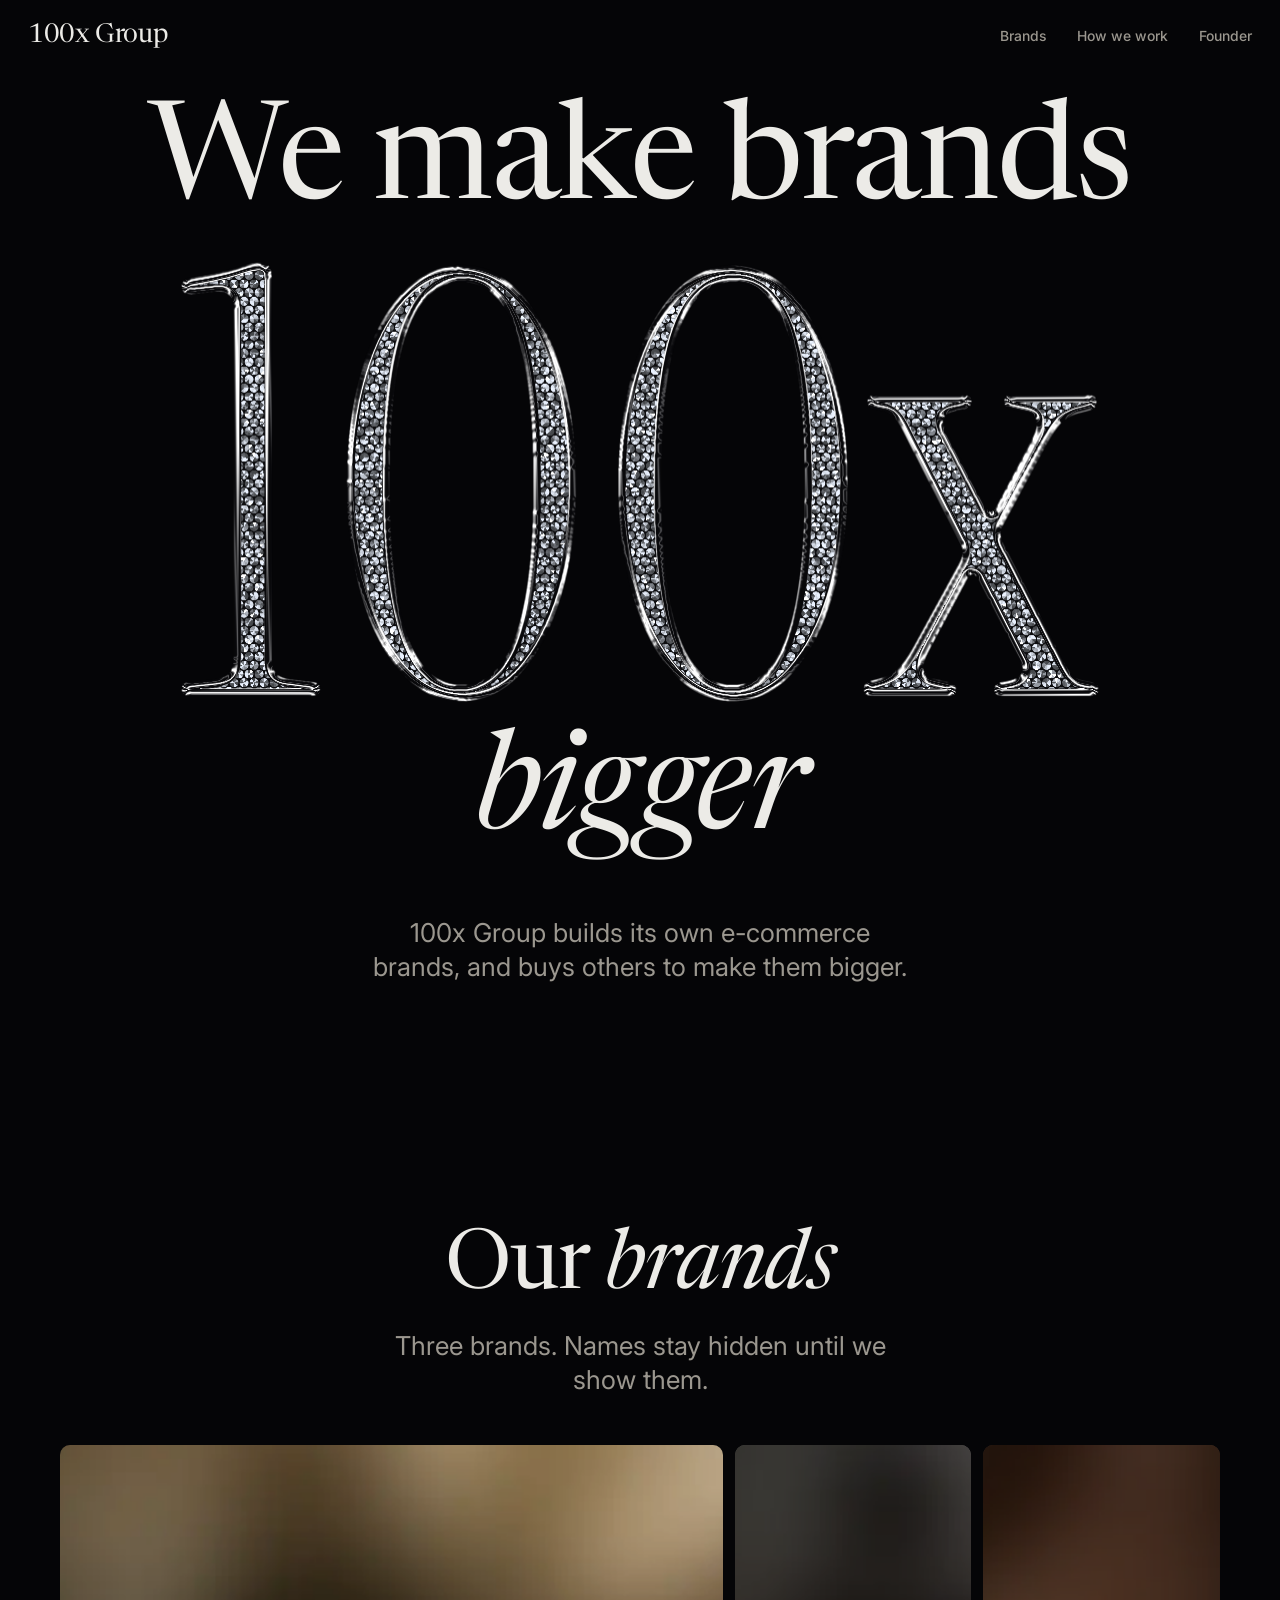
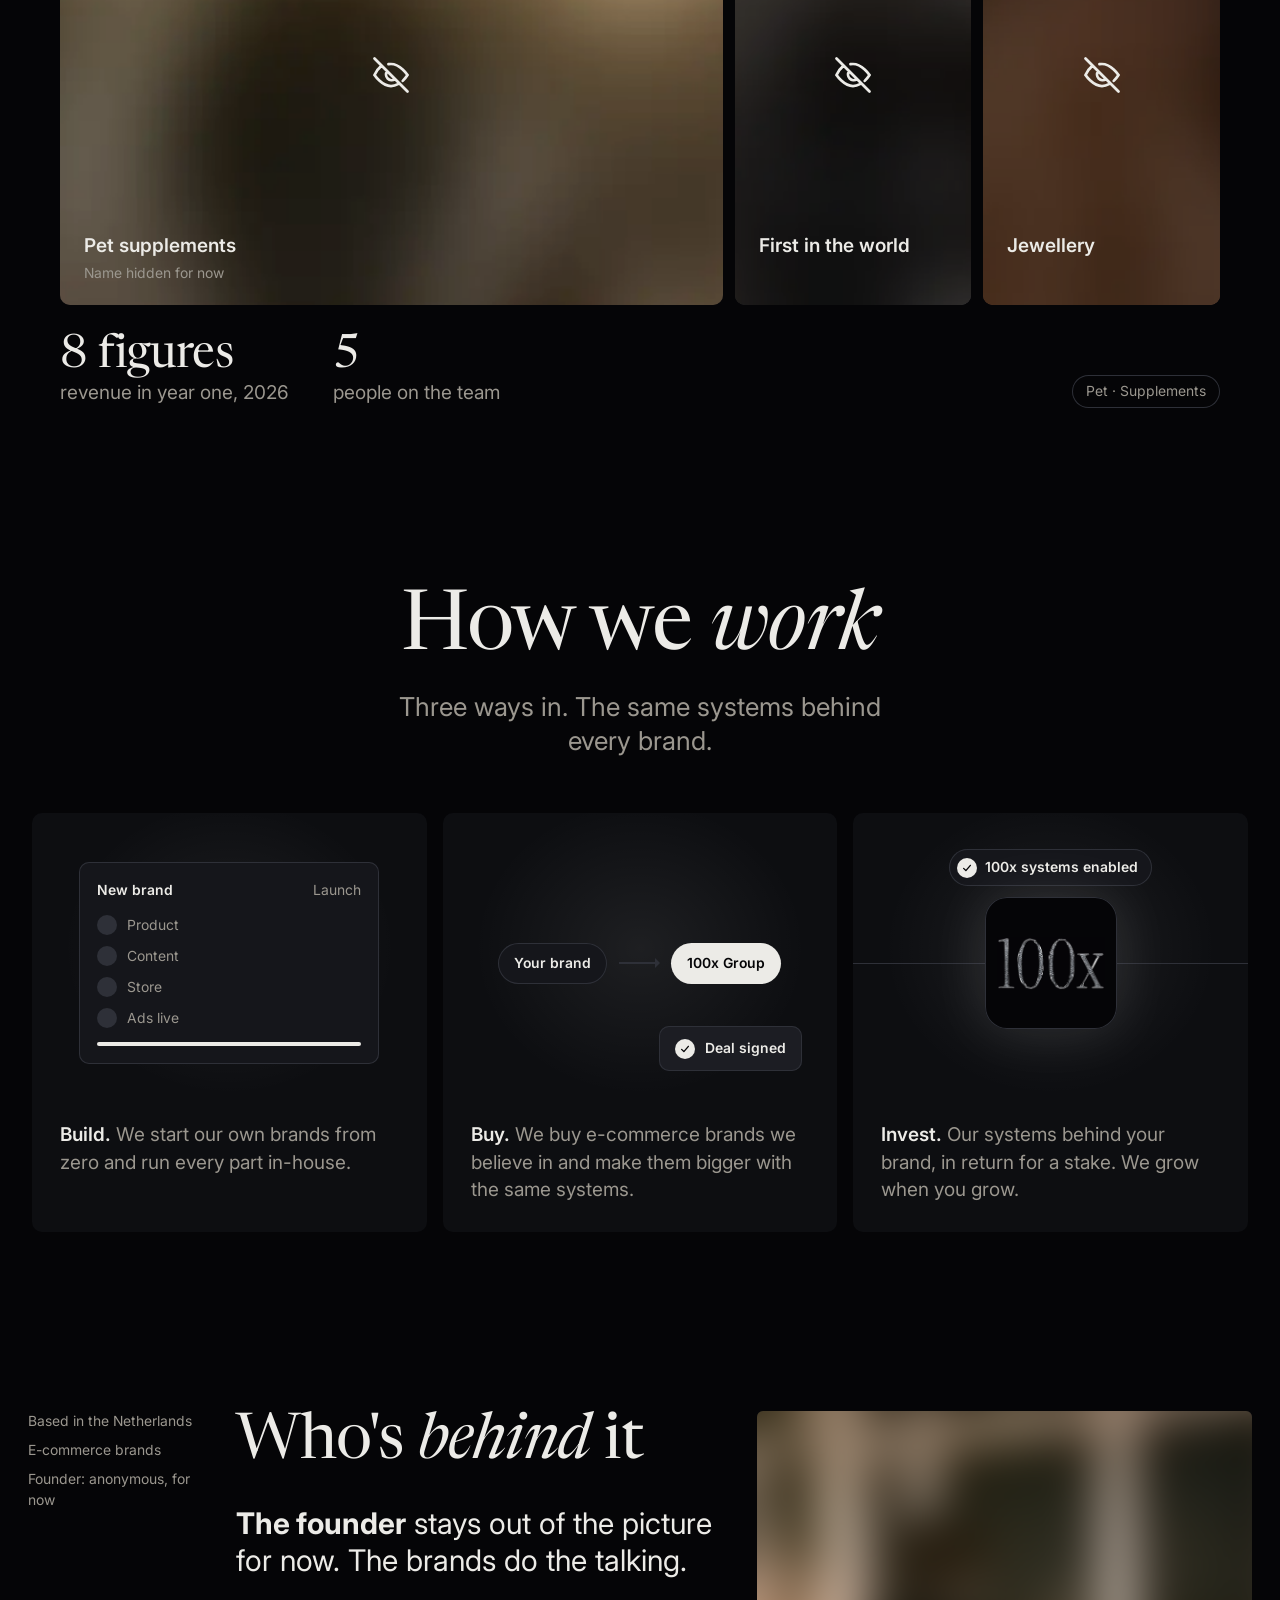
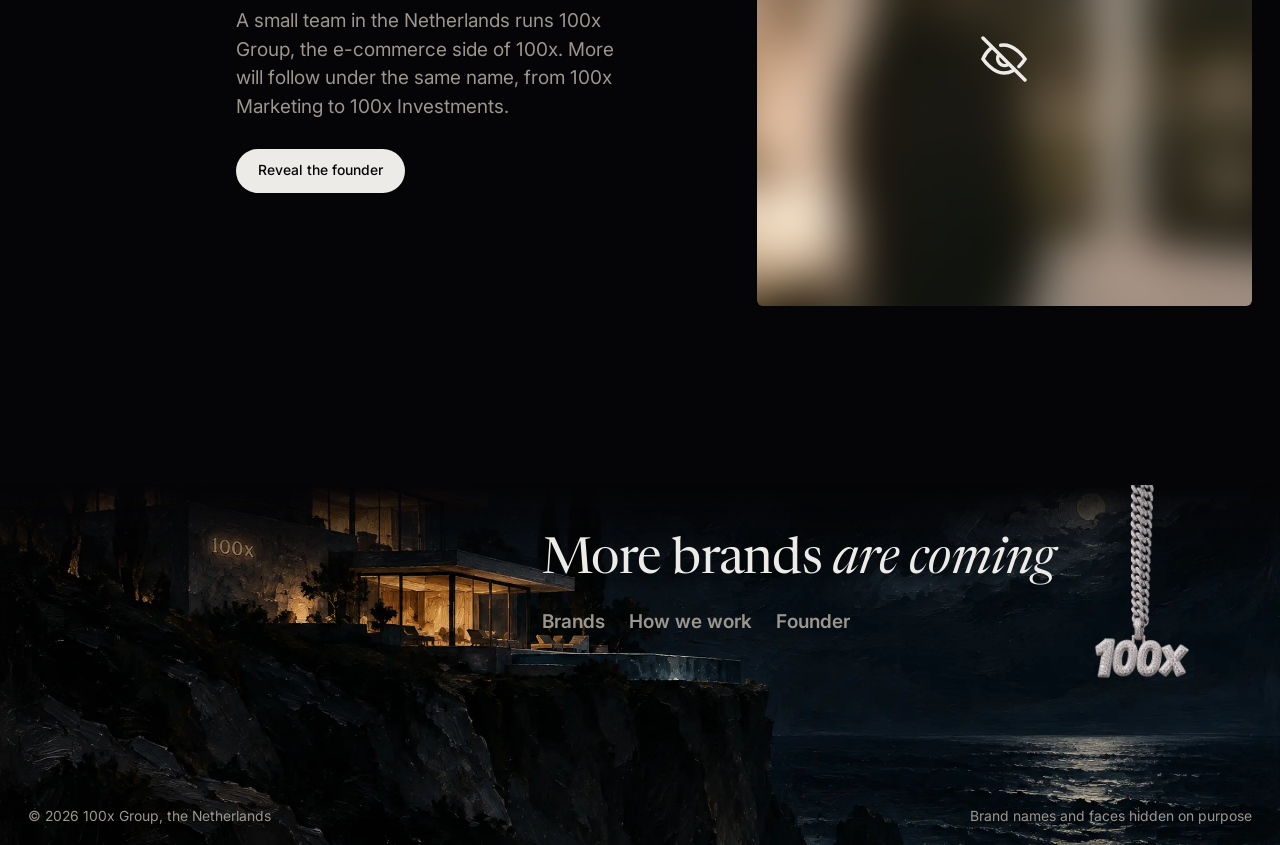
==== commit b6f00e95: "Koppen in slash-serif met cursief accent, footer dunner Newsreader voor koppen (zoals de slash-guide" ====
--- a/index.html
+++ b/index.html
@@ -7,7 +7,7 @@
   <meta name="description" content="100x Group builds its own e-commerce brands and buys others to make them bigger. Eight figures in year one, first in the world, one exit.">
   <link rel="preconnect" href="https://fonts.googleapis.com">
   <link rel="preconnect" href="https://fonts.gstatic.com" crossorigin>
-  <link rel="stylesheet" href="https://fonts.googleapis.com/css2?family=Anton&family=Work+Sans:wght@400;600&display=swap">
+  <link rel="stylesheet" href="https://fonts.googleapis.com/css2?family=Newsreader:ital,opsz,wght@0,6..72,300..500;1,6..72,300..500&family=Inter:wght@400;500;600&display=swap">
   <link rel="stylesheet" href="css/style.css">
   <script>document.documentElement.classList.add('js');</script>
   <script src="js/main.js" defer></script>
@@ -35,7 +35,7 @@
         <span class="hero__line" aria-hidden="true">We make brands</span>
         <span class="hero__diamond held__diamant" aria-hidden="true"><div class="diamant" data-maat="{&quot;upm&quot;: 1000, &quot;nul&quot;: {&quot;x&quot;: 939, &quot;y&quot;: -360.5, &quot;a&quot;: 122, &quot;b&quot;: 342.5}, &quot;woord&quot;: {&quot;links&quot;: 5, &quot;rechts&quot;: 1558, &quot;boven&quot;: -735, &quot;onder&quot;: 9}, &quot;staand&quot;: {&quot;dx&quot;: -425, &quot;dy&quot;: 560, &quot;rechts&quot;: 1133, &quot;onder&quot;: 560}, &quot;grens&quot;: [262, 1147], &quot;modus&quot;: &quot;ijs&quot;, &quot;bevel&quot;: 14, &quot;steen&quot;: 17, &quot;reserve&quot;: 130}"><svg class="diamant__mark" data-fly-mark viewBox="-15 -755 1593 784" preserveAspectRatio="xMidYMid meet" focusable="false"><g class="fly__glyph"><path d="M20 0Q5 0 5 -11Q5 -22 18 -23L57 -27Q78 -29 85.5 -37.0Q93 -45 93 -66V-660Q93 -677 83.5 -682.5Q74 -688 59 -686L23 -682Q5 -681 5 -695Q5 -706 21 -709Q74 -718 99.0 -726.5Q124 -735 136 -735Q157 -735 157 -713V-66Q157 -45 164.5 -37.0Q172 -29 193 -27L226 -23Q239 -22 239 -11Q239 0 224 0Z"/></g><g class="fly__glyph"><path d="M479 9Q421 9 377.0 -40.0Q333 -89 309.0 -173.0Q285 -257 285 -361Q285 -465 309.0 -548.5Q333 -632 377.0 -681.0Q421 -730 479 -730Q537 -730 580.5 -681.0Q624 -632 648.5 -548.5Q673 -465 673 -361Q673 -257 648.5 -173.0Q624 -89 580.5 -40.0Q537 9 479 9ZM479 -18Q542 -18 571.5 -103.0Q601 -188 601 -361Q601 -534 571.5 -618.5Q542 -703 479 -703Q416 -703 386.5 -618.5Q357 -534 357 -361Q357 -188 386.5 -103.0Q416 -18 479 -18Z"/></g><g class="fly__glyph"><path d="M939 9Q881 9 837.0 -40.0Q793 -89 769.0 -173.0Q745 -257 745 -361Q745 -465 769.0 -548.5Q793 -632 837.0 -681.0Q881 -730 939 -730Q997 -730 1040.5 -681.0Q1084 -632 1108.5 -548.5Q1133 -465 1133 -361Q1133 -257 1108.5 -173.0Q1084 -89 1040.5 -40.0Q997 9 939 9ZM939 -18Q1002 -18 1031.5 -103.0Q1061 -188 1061 -361Q1061 -534 1031.5 -618.5Q1002 -703 939 -703Q876 -703 846.5 -618.5Q817 -534 817 -361Q817 -188 846.5 -103.0Q876 -18 939 -18Z"/></g><g class="fly__glyph"><path d="M1396 0Q1382 0 1382 -10Q1382 -20 1395 -23L1410 -26Q1440 -33 1426 -59L1355 -199Q1351 -206 1345.5 -206.5Q1340 -207 1336 -199L1271 -77Q1249 -35 1278 -29L1304 -23Q1317 -20 1317 -10Q1317 0 1303 0H1175Q1161 0 1161 -11Q1161 -22 1173 -25L1185 -28Q1204 -33 1217.0 -43.5Q1230 -54 1250 -91L1324 -227Q1332 -242 1326 -256L1231 -443Q1220 -466 1212.5 -474.0Q1205 -482 1195 -484L1180 -487Q1167 -490 1167 -500Q1167 -510 1181 -510H1329Q1343 -510 1343 -500Q1343 -490 1330 -487L1315 -484Q1285 -477 1299 -451L1367 -319Q1371 -312 1376.0 -312.0Q1381 -312 1385 -319L1445 -433Q1467 -475 1438 -481L1412 -487Q1399 -490 1399 -500Q1399 -510 1413 -510H1541Q1555 -510 1555 -499Q1555 -488 1543 -485L1531 -482Q1512 -478 1499.0 -467.5Q1486 -457 1466 -419L1397 -291Q1388 -276 1396 -260L1494 -67Q1506 -43 1513.0 -35.5Q1520 -28 1530 -26L1545 -23Q1558 -20 1558 -10Q1558 0 1544 0Z"/></g></svg><canvas class="diamant__canvas" data-fly-chrome></canvas></div>
 </span>
-        <span class="hero__line" aria-hidden="true">bigger</span>
+        <span class="hero__line" aria-hidden="true"><em>bigger</em></span>
       </h1>
       <p class="hero__lead">100x Group builds its own e-commerce brands, and buys others to make them bigger.</p>
     </section>
@@ -43,7 +43,7 @@
     <!-- De merken: zoals de verhalen op slash.com. De actieve kaart is breed en zoomt in -->
     <section class="brands" id="brands" aria-labelledby="brands-title">
       <div class="brands__head">
-        <h2 id="brands-title" class="brands__title">Our brands</h2>
+        <h2 id="brands-title" class="brands__title">Our <em>brands</em></h2>
         <p class="brands__note">Three brands. Names stay hidden until we show them.</p>
       </div>
       <div class="stories" data-stories>
@@ -82,7 +82,7 @@
     <!-- Werkwijze: drie kaarten met bewegende visuals, zoals op slash.com -->
     <section class="routes" id="how" aria-labelledby="how-title">
       <div class="routes__intro">
-        <h2 id="how-title" class="routes__title">How we work</h2>
+        <h2 id="how-title" class="routes__title">How we <em>work</em></h2>
         <p class="routes__lead">Three ways in. The same systems behind every brand.</p>
       </div>
       <ul class="routes__grid">
@@ -136,7 +136,7 @@
         <span class="brand-card__eye"><svg viewBox="0 0 24 24" aria-hidden="true"><path d="M3 3l18 18M10.6 6.1A10.6 10.6 0 0 1 12 6c5 0 9 6 9 6a17 17 0 0 1-2.6 3.2M6.2 7.6C4.2 9.2 3 12 3 12s4 6 9 6c1.4 0 2.7-.4 3.8-1M9.9 10a3 3 0 0 0 4.2 4.2" fill="none" stroke="currentColor" stroke-width="1.5" stroke-linecap="round"/></svg></span>
       </div>
       <div class="founder__body">
-        <h2 id="founder-title" class="founder__title">Who's behind it</h2>
+        <h2 id="founder-title" class="founder__title">Who's <em>behind</em> it</h2>
         <p class="founder__bio"><strong>The founder</strong> stays out of the picture for now. The brands do the talking.</p>
         <p class="founder__bio founder__bio--soft">A small team in the Netherlands runs 100x Group, the e-commerce side of 100x. More will follow under the same name, from 100x Marketing to 100x Investments.</p>
         <button class="reveal-button" type="button" data-reveal-button aria-describedby="reveal-answer">Reveal the founder</button>
@@ -153,7 +153,7 @@
       <img src="images/chain-100x.webp" width="435" height="878" alt="" loading="lazy" draggable="false">
     </div>
     <div class="site-footer__content">
-      <h2 id="footer-title" class="site-footer__title">More brands<br>are coming</h2>
+      <h2 id="footer-title" class="site-footer__title">More brands <em>are coming</em></h2>
       <ul class="site-footer__links">
         <li><a href="#brands">Brands</a></li>
         <li><a href="#how">How we work</a></li>
--- a/css/style.css
+++ b/css/style.css
@@ -18,8 +18,8 @@
   --scrim: rgba(5, 5, 7, 0.72);
 
   /* Letters */
-  --font-display: "Anton", "Arial Narrow", sans-serif;
-  --font-text: "Work Sans", system-ui, sans-serif;
+  --font-display: "Newsreader", "Playfair Display", Georgia, serif;
+  --font-text: "Inter", system-ui, sans-serif;
   --step-small: clamp(0.8125rem, 0.79rem + 0.1vw, 0.875rem);
   --step-body: clamp(1.0625rem, 1rem + 0.25vw, 1.1875rem);
   --step-lead: clamp(1.25rem, 1.1rem + 0.7vw, 1.625rem);
@@ -70,14 +70,15 @@
 .skip-link:focus { top: var(--margin); }
 
 /* Koppen in de smalle zware letter */
-.display, .hero__title, .stats__title, .brands__title, .routes__title,
-.founder__title, .site-footer__title, .wordmark {
+.display, .hero__title, .brands__title, .routes__title,
+.founder__title, .site-footer__title, .wordmark, .story-stat__figure {
   font-family: var(--font-display);
   font-weight: 400;
-  text-transform: uppercase;
-  letter-spacing: -0.01em;
-  line-height: 0.86;
-}
+  font-variation-settings: "opsz" 72;
+  letter-spacing: -0.015em;
+  line-height: 1.04;
+}
+em { font-style: italic; }
 
 /* ---------- Kop van de site ---------- */
 .site-header {
@@ -86,8 +87,8 @@
   display: flex; align-items: center; justify-content: space-between;
   padding: 0 var(--margin);
 }
-.wordmark { font-size: 1.5rem; line-height: 1; }
-.site-nav { display: flex; gap: clamp(16px, 2.4vw, 40px); font-size: var(--step-small); font-weight: 600; }
+.wordmark { font-size: 1.625rem; line-height: 1; }
+.site-nav { display: flex; gap: clamp(16px, 2.4vw, 40px); font-size: var(--step-small); font-weight: 500; color: var(--muted); }
 .site-nav a { padding: 8px 0; transition: opacity 200ms; }
 .site-nav a:hover { opacity: 0.6; }
 
@@ -101,7 +102,7 @@
   text-align: center;
   overflow: hidden;
 }
-.hero__title { display: grid; justify-items: center; gap: clamp(8px, 1.4vw, 20px); font-size: min(13vw, 6rem, 9svh); }
+.hero__title { display: grid; justify-items: center; gap: clamp(4px, 1vw, 14px); font-size: min(11vw, 5.5rem, 9svh); }
 .hero__line { display: block; white-space: nowrap; }
 .hero__diamond { display: block; width: min(92vw, 1000px, (100svh - 430px) * 2); }
 .hero__lead { max-width: 34ch; font-size: var(--step-lead); line-height: 1.3; color: var(--muted); }
@@ -113,28 +114,14 @@
 .diamant__mark { fill: var(--ink); }
 .diamant__mark.has-chrome .fly__glyph { visibility: hidden; }
 
-/* ---------- Cijfers: vier blokken op een rij ---------- */
-.stats { padding: var(--section) var(--margin) 0; display: grid; gap: 56px; justify-items: center; text-align: center; }
-.stats__title { font-size: var(--step-head); }
-.stats__grid { margin: 0; padding: 0; list-style: none; width: 100%; display: grid; grid-template-columns: 1fr 1fr; gap: 72px var(--gap); }
-.stat { display: grid; justify-items: center; align-content: start; gap: 8px; }
-.stat__figure { margin-bottom: 10px; }
-.stat__label { font-size: var(--step-body); font-weight: 600; }
-.stat__figure {
-  font-family: var(--font-display); text-transform: uppercase;
-  font-size: clamp(3rem, 1.6rem + 5vw, 6rem); line-height: 0.9;
-  white-space: nowrap;
-}
-.stat__caption { max-width: 22ch; color: var(--muted); font-size: var(--step-body); }
-
 /* ---------- Merken: verhalen zoals op slash.com, verborgen achter blur ---------- */
 .brands { padding-top: var(--section); }
 .brands__head {
-  display: flex; flex-wrap: wrap; align-items: baseline; justify-content: space-between; gap: 12px 32px;
-  padding: 0 var(--margin) 40px;
+  display: grid; justify-items: center; gap: 16px; text-align: center;
+  padding: 0 var(--margin) 48px;
 }
 .brands__title { font-size: var(--step-head); }
-.brands__note { color: var(--muted); font-size: var(--step-body); }
+.brands__note { color: var(--muted); font-size: var(--step-lead); line-height: 1.3; max-width: 34ch; }
 .stories {
   display: flex; gap: 12px;
   max-width: 1216px; margin: 0 auto; padding: 0 var(--margin);
@@ -167,7 +154,7 @@
 .stories__stats { max-width: 1216px; margin: 28px auto 0; padding: 0 var(--margin); }
 .stories__panel { display: flex; flex-wrap: wrap; align-items: end; gap: 20px 44px; }
 .stories__panel[hidden] { display: none; }
-.story-stat__figure { font-family: var(--font-display); text-transform: uppercase; font-size: clamp(2rem, 1.4rem + 1.6vw, 3rem); line-height: 1; }
+.story-stat__figure { font-size: clamp(2.25rem, 1.6rem + 1.6vw, 3.25rem); line-height: 1; }
 .story-stat__label { color: var(--muted); font-size: var(--step-body); }
 .stories__tag {
   margin-left: auto;
@@ -176,70 +163,6 @@
   color: var(--muted); font-size: var(--step-small);
 }
 
-.brand-card__eye { z-index: 1; }
-.story__who { position: absolute; left: 24px; right: 24px; bottom: 22px; z-index: 1; display: grid; gap: 2px; }
-.story__name { font-weight: 600; font-size: var(--step-body); white-space: nowrap; }
-.story__sub { color: var(--muted); font-size: var(--step-small); white-space: nowrap; }
-.story:not(.is-active) .story__sub { opacity: 0; }
-.story:not(.is-active) .story__who { opacity: 0; transition: opacity 300ms; }
-.stories__stats { max-width: 1216px; margin: 28px auto 0; padding: 0 var(--margin); }
-.stories__panel { display: flex; flex-wrap: wrap; align-items: end; gap: 20px 44px; }
-.stories__panel[hidden] { display: none; }
-.story-stat__figure { font-family: var(--font-display); text-transform: uppercase; font-size: clamp(2rem, 1.4rem + 1.6vw, 3rem); line-height: 1; }
-.story-stat__label { color: var(--muted); font-size: var(--step-body); }
-.stories__tag {
-  margin-left: auto;
-  padding: 6px 14px; border-radius: 9999px;
-  box-shadow: inset 0 0 0 1px var(--line);
-  color: var(--muted); font-size: var(--step-small);
-}
-
-.brand-card__eye { z-index: 1; }
-.story__who { position: absolute; left: 24px; right: 24px; bottom: 22px; z-index: 1; display: grid; gap: 2px; }
-.story__name { font-weight: 600; font-size: var(--step-body); white-space: nowrap; }
-.story__sub { color: var(--muted); font-size: var(--step-small); white-space: nowrap; }
-.story:not(.is-active) .story__sub { opacity: 0; }
-.story:not(.is-active) .story__who { opacity: 0; transition: opacity 300ms; }
-.stories__stats { max-width: 1216px; margin: 28px auto 0; padding: 0 var(--margin); }
-.stories__panel { display: flex; flex-wrap: wrap; align-items: end; gap: 20px 44px; }
-.stories__panel[hidden] { display: none; }
-.story-stat__figure { font-family: var(--font-display); text-transform: uppercase; font-size: clamp(2rem, 1.4rem + 1.6vw, 3rem); line-height: 1; }
-.story-stat__label { color: var(--muted); font-size: var(--step-body); }
-.stories__tag {
-  margin-left: auto;
-  padding: 6px 14px; border-radius: 9999px;
-  box-shadow: inset 0 0 0 1px var(--line);
-  color: var(--muted); font-size: var(--step-small);
-}
-
-.brand-card__eye { z-index: 1; }
-.story__who { position: absolute; left: 24px; right: 24px; bottom: 22px; z-index: 1; display: grid; gap: 2px; }
-.story__name { font-weight: 600; font-size: var(--step-body); white-space: nowrap; }
-.story__sub { color: var(--muted); font-size: var(--step-small); white-space: nowrap; }
-.story:not(.is-active) .story__sub { opacity: 0; }
-.story:not(.is-active) .story__who { opacity: 0; transition: opacity 300ms; }
-.stories__stats { max-width: 1216px; margin: 28px auto 0; padding: 0 var(--margin); }
-.stories__panel { display: flex; flex-wrap: wrap; align-items: end; gap: 20px 44px; }
-.stories__panel[hidden] { display: none; }
-.story-stat__figure { font-family: var(--font-display); text-transform: uppercase; font-size: clamp(2rem, 1.4rem + 1.6vw, 3rem); line-height: 1; }
-.story-stat__label { color: var(--muted); font-size: var(--step-body); }
-.stories__tag {
-  margin-left: auto;
-  padding: 6px 14px; border-radius: 9999px;
-  box-shadow: inset 0 0 0 1px var(--line);
-  color: var(--muted); font-size: var(--step-small);
-}
-
-.brand-card { flex: none; width: min(78vw, 440px); display: grid; gap: 6px; }
-.brand-card__img {
-  position: relative;
-  aspect-ratio: 16 / 10;
-  overflow: hidden;
-  border-radius: 6px;
-  background: var(--surface);
-  margin-bottom: 10px;
-}
-.brand-card__img img { width: 100%; height: 100%; object-fit: cover; transform: scale(1.1); }
 .brand-card__eye {
   position: absolute; inset: 0;
   display: grid; place-items: center;
@@ -332,7 +255,7 @@
   padding: var(--section) var(--margin);
 }
 .founder__body { display: grid; gap: 28px; justify-items: start; }
-.founder__title { font-size: var(--step-head); }
+.founder__title { font-size: clamp(2.5rem, 1.4rem + 3.2vw, 4.25rem); }
 .founder__bio { font-size: var(--step-statement); line-height: 1.25; max-width: 34ch; }
 .founder__bio--soft { color: var(--muted); font-size: var(--step-body); line-height: 1.5; }
 .founder__portrait {
@@ -348,10 +271,10 @@
 .founder__facts { order: 3; display: flex; flex-wrap: wrap; gap: 8px 24px; font-size: var(--step-small); color: var(--muted); }
 
 .reveal-button {
-  font: 600 var(--step-body) / 1 var(--font-text);
+  font: 500 var(--step-small) / 1 var(--font-text);
   color: var(--bg); background: var(--ink);
-  border: 0; border-radius: 0;
-  padding: 18px 24px; min-height: 48px;
+  border: 0; border-radius: 9999px;
+  padding: 14px 22px; min-height: 44px;
   cursor: pointer;
   transition: transform 160ms var(--ease-out), opacity 200ms;
 }
@@ -363,9 +286,9 @@
 .site-footer {
   position: relative;
   overflow: hidden;
-  min-height: clamp(520px, 50vw, 760px);
+  min-height: clamp(360px, 27vw, 440px);
   display: flex; flex-direction: column; justify-content: space-between;
-  padding: clamp(56px, 7vw, 96px) var(--margin) 20px;
+  padding: clamp(40px, 4vw, 64px) var(--margin) 18px;
   background: var(--bg);
 }
 .site-footer__painting {
@@ -373,9 +296,9 @@
   -webkit-mask-image: linear-gradient(to bottom, transparent, #000 30%);
   mask-image: linear-gradient(to bottom, transparent, #000 30%); /* taste-skill-ignore: masker laat het schilderij in de achtergrond overlopen */
 }
-.site-footer__painting img { width: 100%; height: 100%; object-fit: cover; object-position: 12% 60%; }
+.site-footer__painting img { width: 100%; height: 100%; object-fit: cover; object-position: 12% 55%; }
 .site-footer__content { position: relative; z-index: 1; display: grid; gap: 20px; justify-items: start; padding-right: 22vw; }
-.site-footer__title { font-size: var(--step-head); line-height: 0.9; }
+.site-footer__title { font-size: clamp(2rem, 1.2rem + 2.4vw, 3.25rem); }
 .site-footer__links { display: flex; flex-wrap: wrap; gap: 8px 24px; font-size: var(--step-body); font-weight: 600; }
 .site-footer__links a { color: var(--muted); transition: color 200ms; }
 .site-footer__links a:hover { color: var(--ink); }
@@ -383,7 +306,7 @@
 /* De chain hangt aan de bovenrand en zwaait om dat punt (js/main.js) */
 .site-footer__chain {
   position: absolute; top: 0; right: 7vw; z-index: 2;
-  width: clamp(64px, 12vw, 190px);
+  width: clamp(52px, 7.5vw, 120px);
   transform-origin: 50% 0;
   transform: rotate(var(--zwaai, 0rad));
   cursor: grab;
@@ -399,7 +322,6 @@
 
 /* ---------- Tablet en groter ---------- */
 @media (min-width: 760px) {
-  .stats__grid { grid-template-columns: repeat(4, 1fr); }
   .routes__grid { grid-template-columns: repeat(3, 1fr); }
   .story:not(.is-active) .story__who { opacity: 1; }
 
@@ -411,7 +333,7 @@
 
   .site-footer__content { margin-left: 42%; padding-right: 0; }
   .site-footer__painting { inset: 0; }
-  .site-footer__painting img { object-position: 50% 60%; }
+  .site-footer__painting img { object-position: 50% 52%; }
 }
 
 @media (min-width: 1100px) {
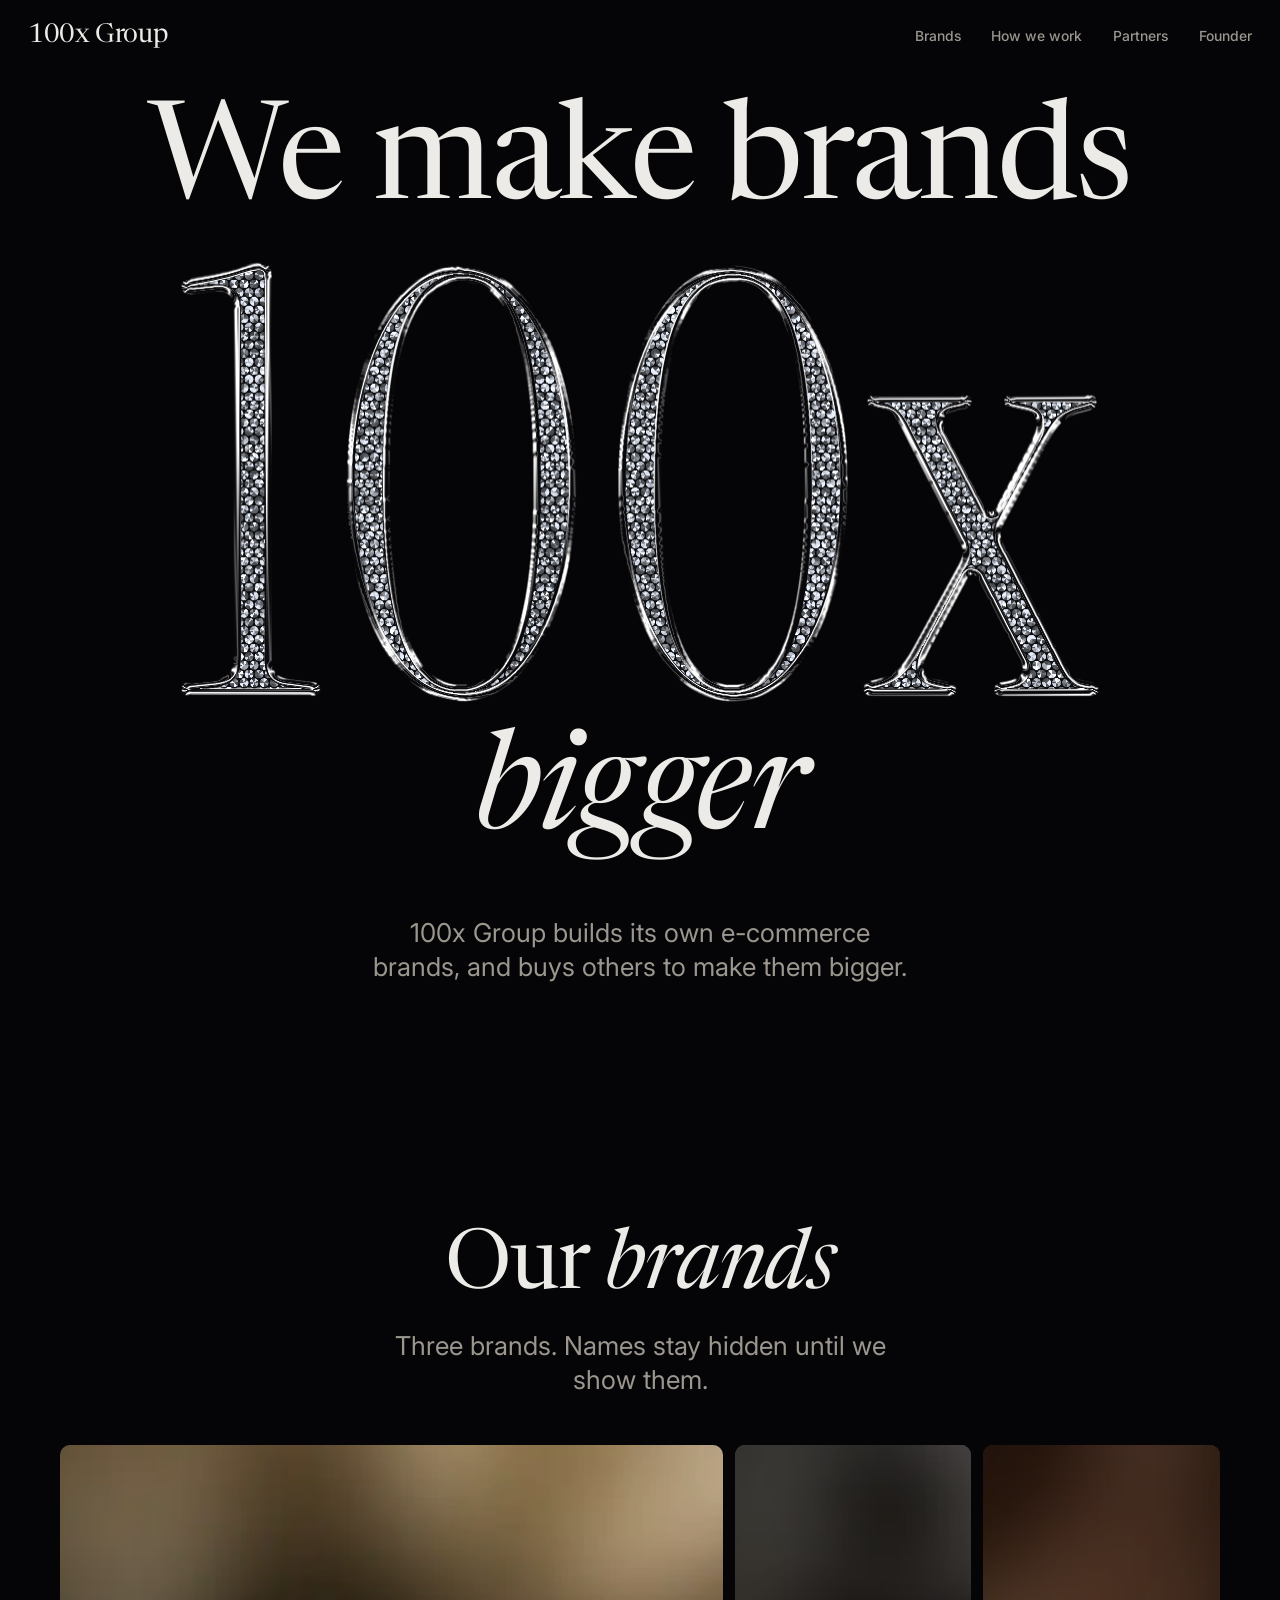
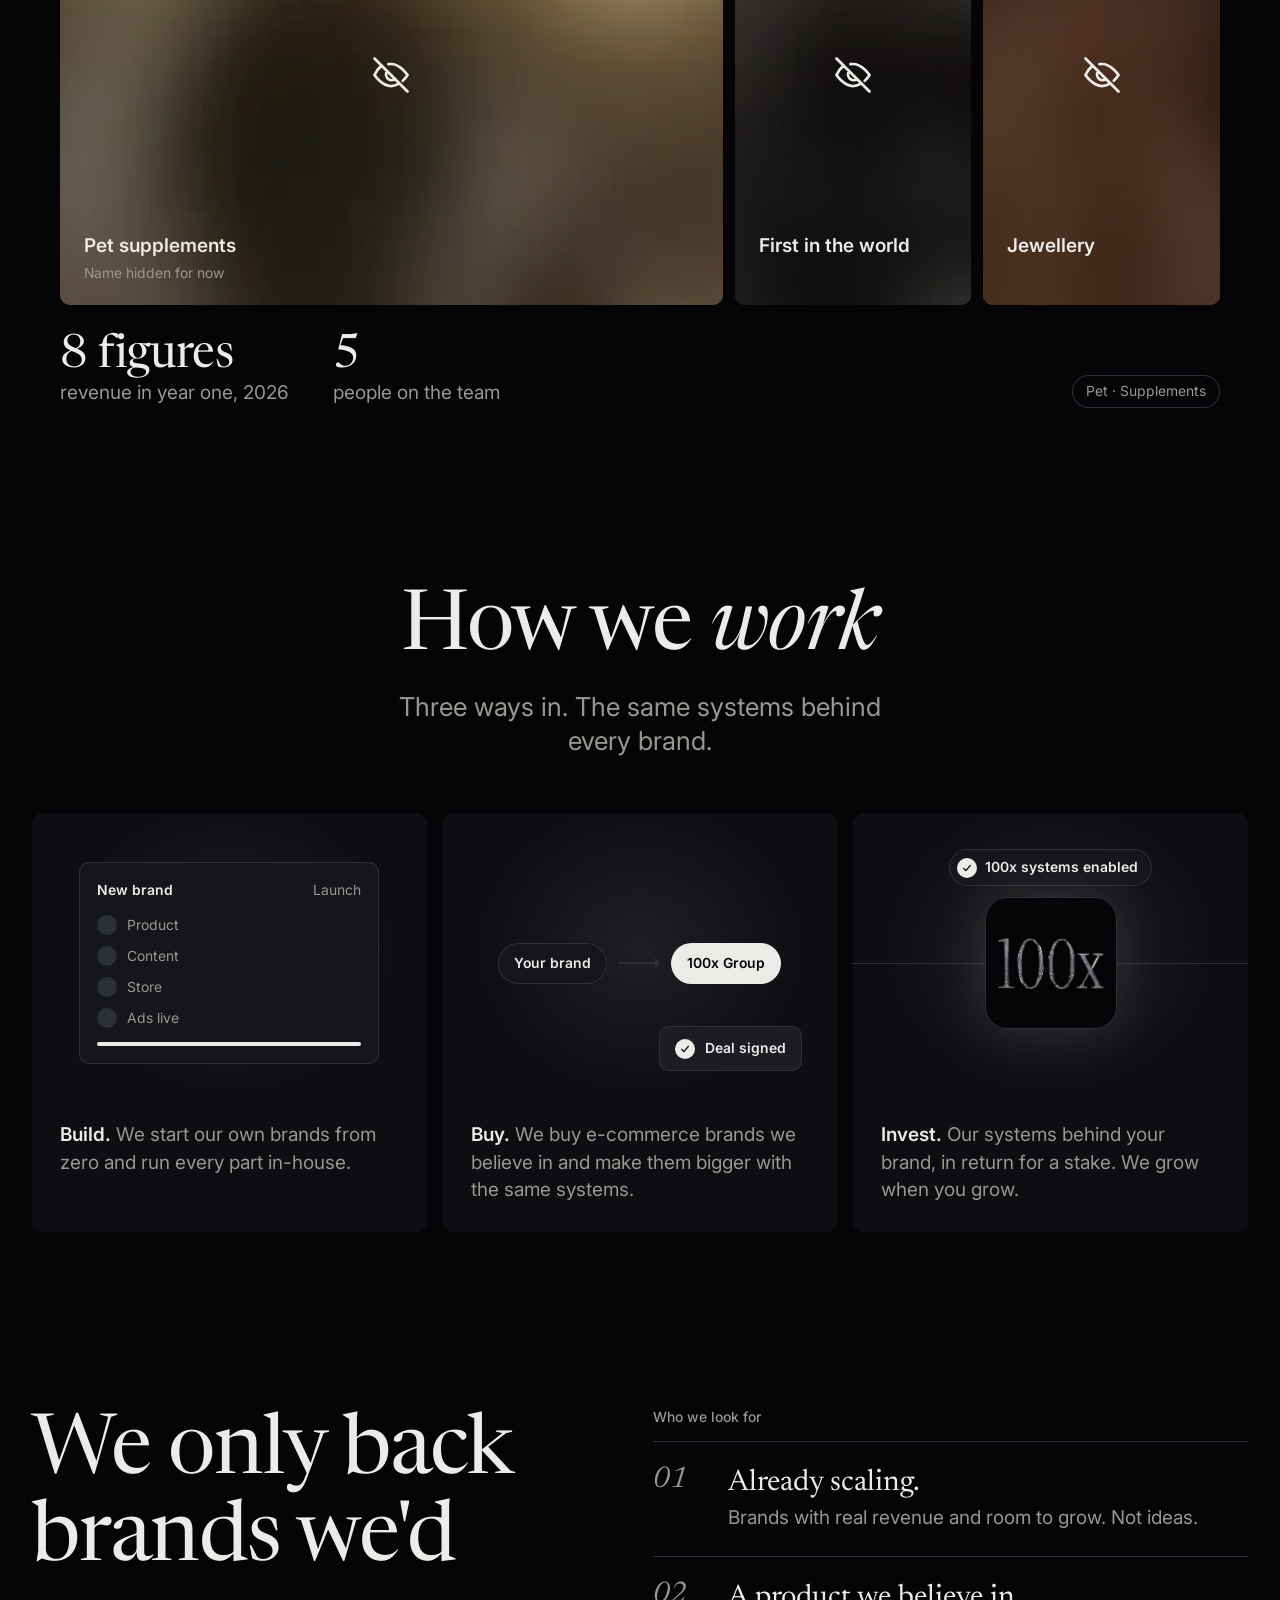
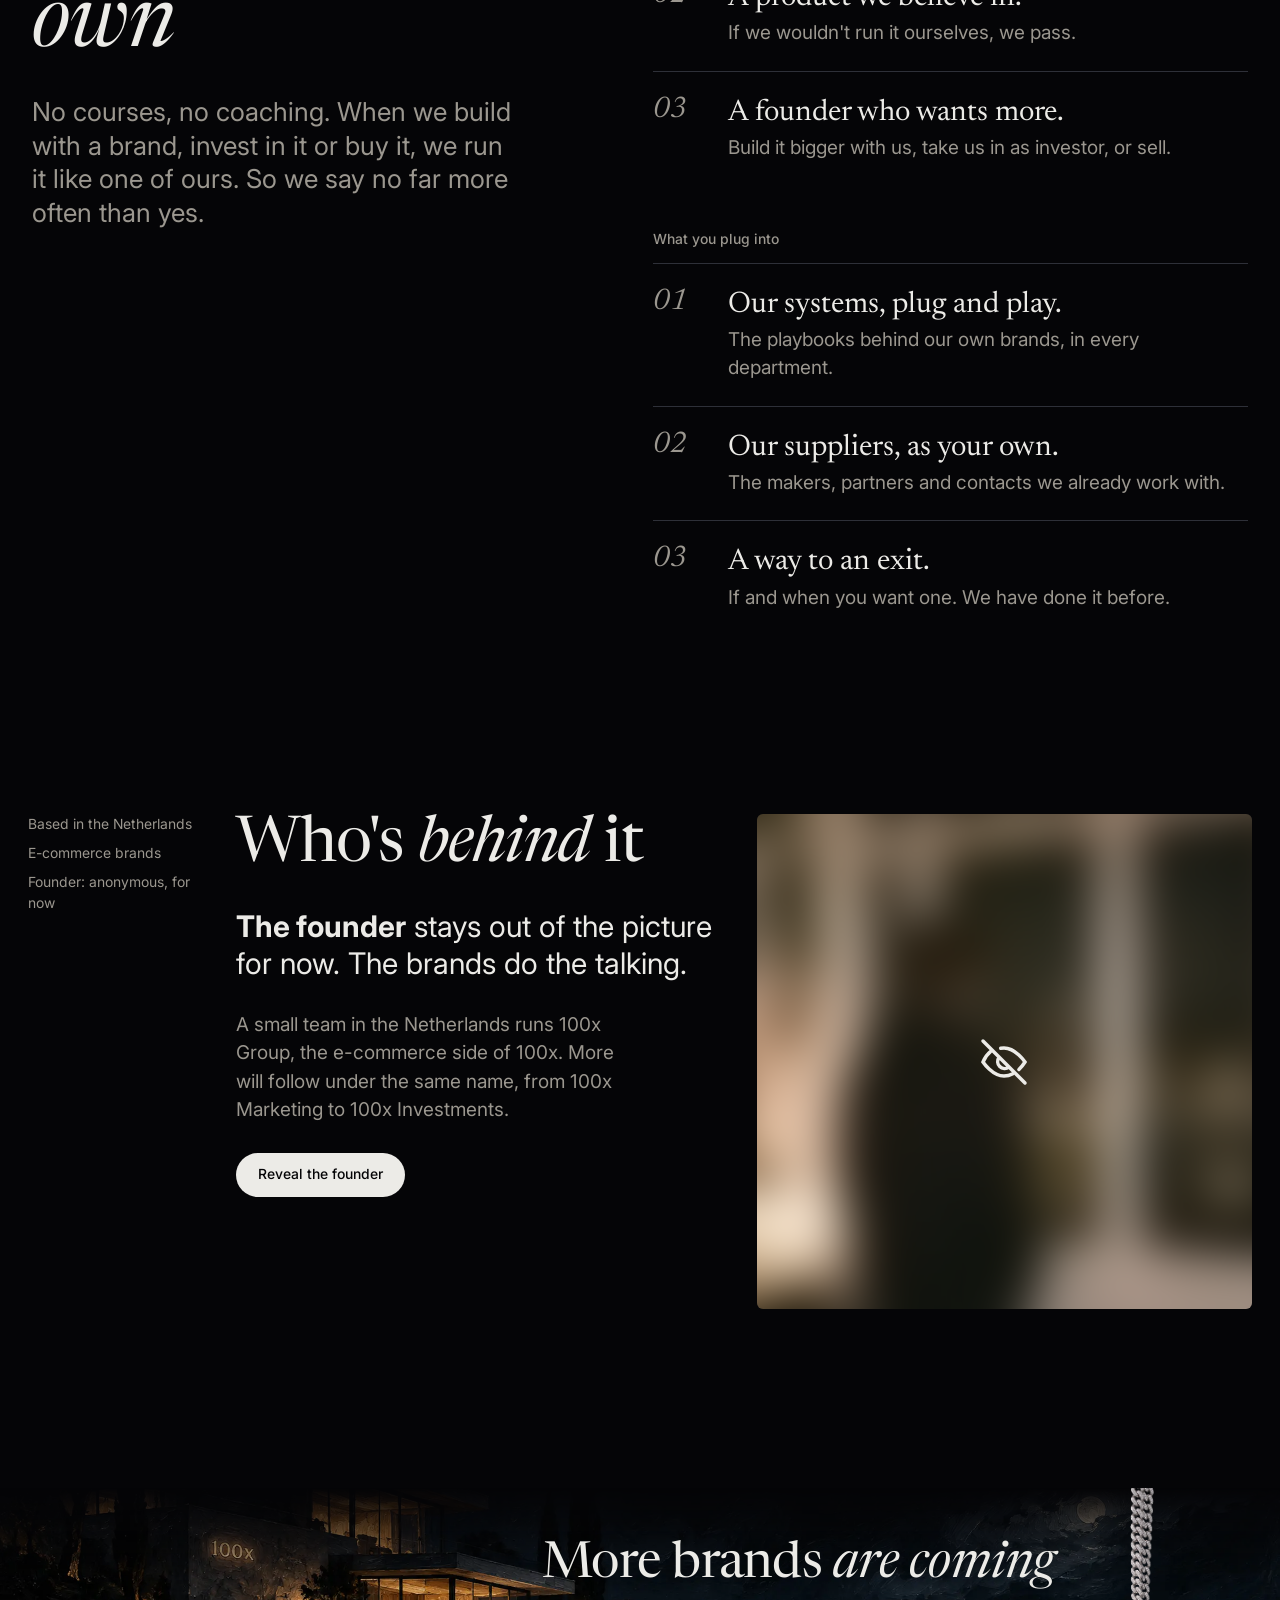
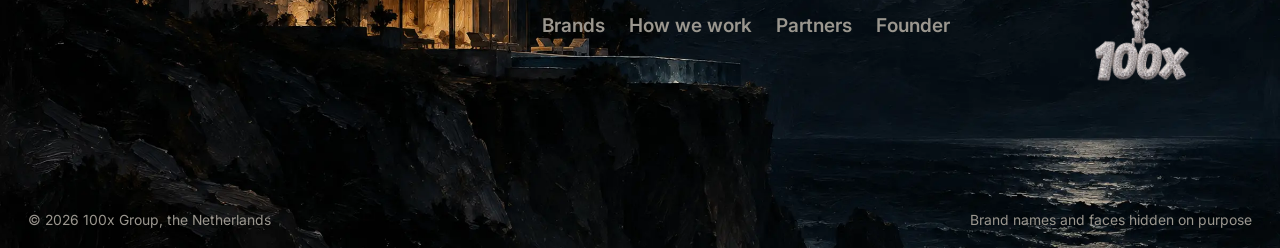
==== commit cee33b74: "Partners-sectie: met wie we werken, investeren of kopen en waar je op aansluit Co-Authored-By: Claud" ====
--- a/index.html
+++ b/index.html
@@ -22,6 +22,7 @@
       <ul class="site-nav">
         <li><a href="#brands">Brands</a></li>
         <li><a href="#how">How we work</a></li>
+        <li><a href="#partners">Partners</a></li>
         <li><a href="#founder">Founder</a></li>
       </ul>
     </nav>
@@ -124,6 +125,32 @@
       </ul>
     </section>
 
+    <!-- Partners: met welke merken we werken, investeren of kopen, en wat ze krijgen -->
+    <section class="partners" id="partners" aria-labelledby="partners-title">
+      <div class="partners__intro">
+        <h2 id="partners-title" class="partners__title">We only back brands we'd <em>own</em></h2>
+        <p class="partners__lead">No courses, no coaching. When we build with a brand, invest in it or buy it, we run it like one of ours. So we say no far more often than yes.</p>
+      </div>
+      <div class="partners__lists">
+        <div class="partners__group">
+          <h3 class="partners__label">Who we look for</h3>
+          <ol class="partners__list">
+            <li><span class="partners__num">01</span><p><strong>Already scaling.</strong> Brands with real revenue and room to grow. Not ideas.</p></li>
+            <li><span class="partners__num">02</span><p><strong>A product we believe in.</strong> If we wouldn't run it ourselves, we pass.</p></li>
+            <li><span class="partners__num">03</span><p><strong>A founder who wants more.</strong> Build it bigger with us, take us in as investor, or sell.</p></li>
+          </ol>
+        </div>
+        <div class="partners__group">
+          <h3 class="partners__label">What you plug into</h3>
+          <ol class="partners__list">
+            <li><span class="partners__num">01</span><p><strong>Our systems, plug and play.</strong> The playbooks behind our own brands, in every department.</p></li>
+            <li><span class="partners__num">02</span><p><strong>Our suppliers, as your own.</strong> The makers, partners and contacts we already work with.</p></li>
+            <li><span class="partners__num">03</span><p><strong>A way to an exit.</strong> If and when you want one. We have done it before.</p></li>
+          </ol>
+        </div>
+      </div>
+    </section>
+
     <!-- Founder: verborgen, zoals de merken -->
     <section class="founder" id="founder" aria-labelledby="founder-title">
       <div class="founder__facts">
@@ -157,6 +184,7 @@
       <ul class="site-footer__links">
         <li><a href="#brands">Brands</a></li>
         <li><a href="#how">How we work</a></li>
+        <li><a href="#partners">Partners</a></li>
         <li><a href="#founder">Founder</a></li>
       </ul>
     </div>
--- a/css/style.css
+++ b/css/style.css
@@ -71,7 +71,7 @@
 
 /* Koppen in de smalle zware letter */
 .display, .hero__title, .brands__title, .routes__title,
-.founder__title, .site-footer__title, .wordmark, .story-stat__figure {
+.founder__title, .partners__title, .site-footer__title, .wordmark, .story-stat__figure {
   font-family: var(--font-display);
   font-weight: 400;
   font-variation-settings: "opsz" 72;
@@ -249,6 +249,27 @@
 @keyframes stroom { to { transform: translateX(440%); } }
 @keyframes stroom-terug { to { transform: translateX(-440%); } }
 
+/* ---------- Partners: wie we zoeken en waar je op aansluit ---------- */
+.partners {
+  display: grid; gap: 56px;
+  padding: var(--section) var(--margin) 0;
+  max-width: calc(1216px + 2 * var(--margin)); margin: 0 auto;
+}
+.partners__intro { display: grid; gap: 24px; align-content: start; }
+.partners__title { font-size: var(--step-head); max-width: 12ch; }
+.partners__lead { max-width: 36ch; color: var(--muted); font-size: var(--step-lead); line-height: 1.3; }
+.partners__lists { display: grid; gap: 48px; }
+.partners__label { font: 500 var(--step-small) / 1 var(--font-text); color: var(--muted); padding-bottom: 16px; }
+.partners__list { list-style: none; margin: 0; padding: 0; }
+.partners__list li {
+  display: grid; grid-template-columns: clamp(2.25rem, 1.5rem + 2vw, 3.5rem) 1fr; gap: var(--gap);
+  padding: 24px 0;
+  border-top: 1px solid var(--line);
+}
+.partners__num { font-family: var(--font-display); font-style: italic; font-size: var(--step-statement); line-height: 1; color: var(--muted); }
+.partners__list p { font-size: var(--step-body); line-height: 1.45; color: var(--muted); max-width: 44ch; }
+.partners__list strong { display: block; margin-bottom: 4px; font-family: var(--font-display); font-weight: 400; font-size: var(--step-statement); line-height: 1.15; color: var(--ink); }
+
 /* ---------- Founder ---------- */
 .founder {
   display: grid; gap: 40px;
@@ -325,6 +346,10 @@
   .routes__grid { grid-template-columns: repeat(3, 1fr); }
   .story:not(.is-active) .story__who { opacity: 1; }
 
+  .partners { grid-template-columns: repeat(12, 1fr); column-gap: var(--gap); }
+  .partners__intro { grid-column: 1 / 6; align-self: start; position: sticky; top: calc(var(--header) + 24px); }
+  .partners__lists { grid-column: 7 / 13; }
+
   .founder { grid-template-columns: repeat(12, 1fr); column-gap: var(--gap); }
   .founder { align-items: start; }
   .founder__facts { order: 0; grid-column: 1 / 3; grid-row: 1; flex-direction: column; }
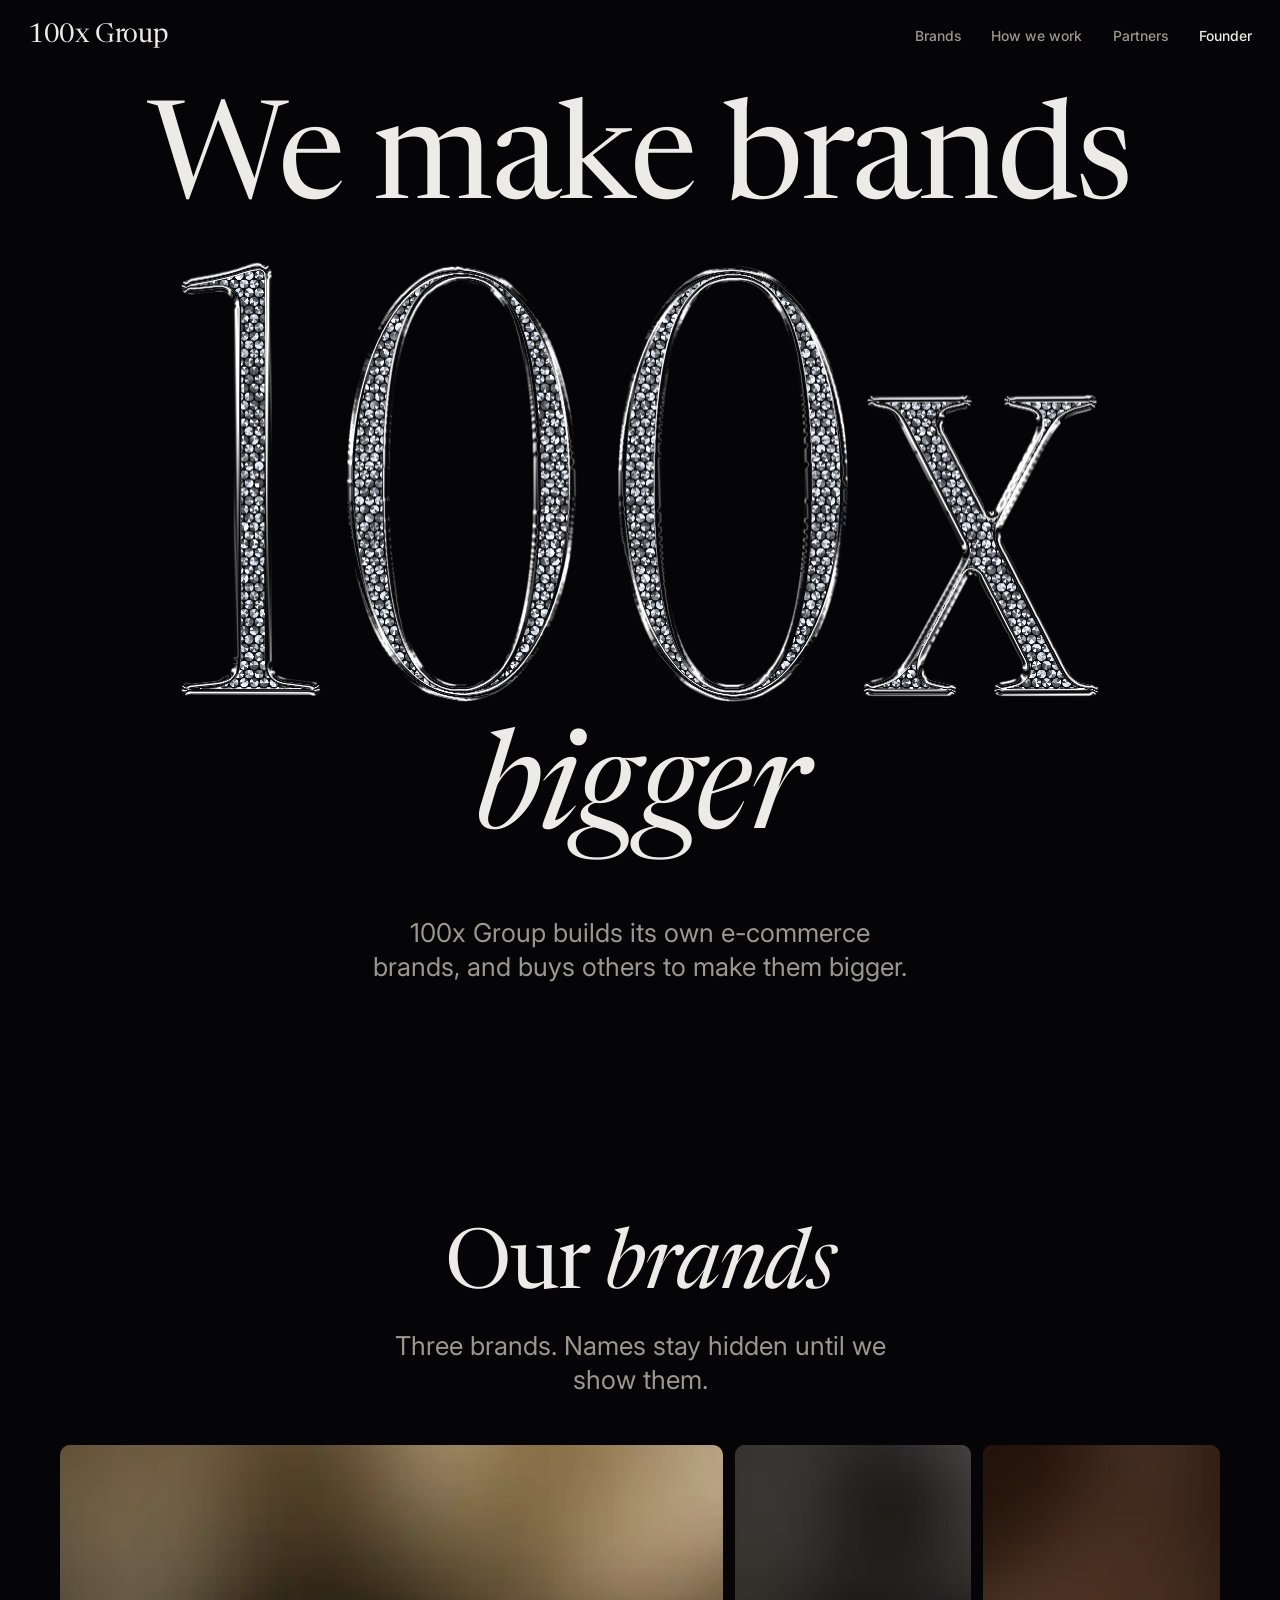
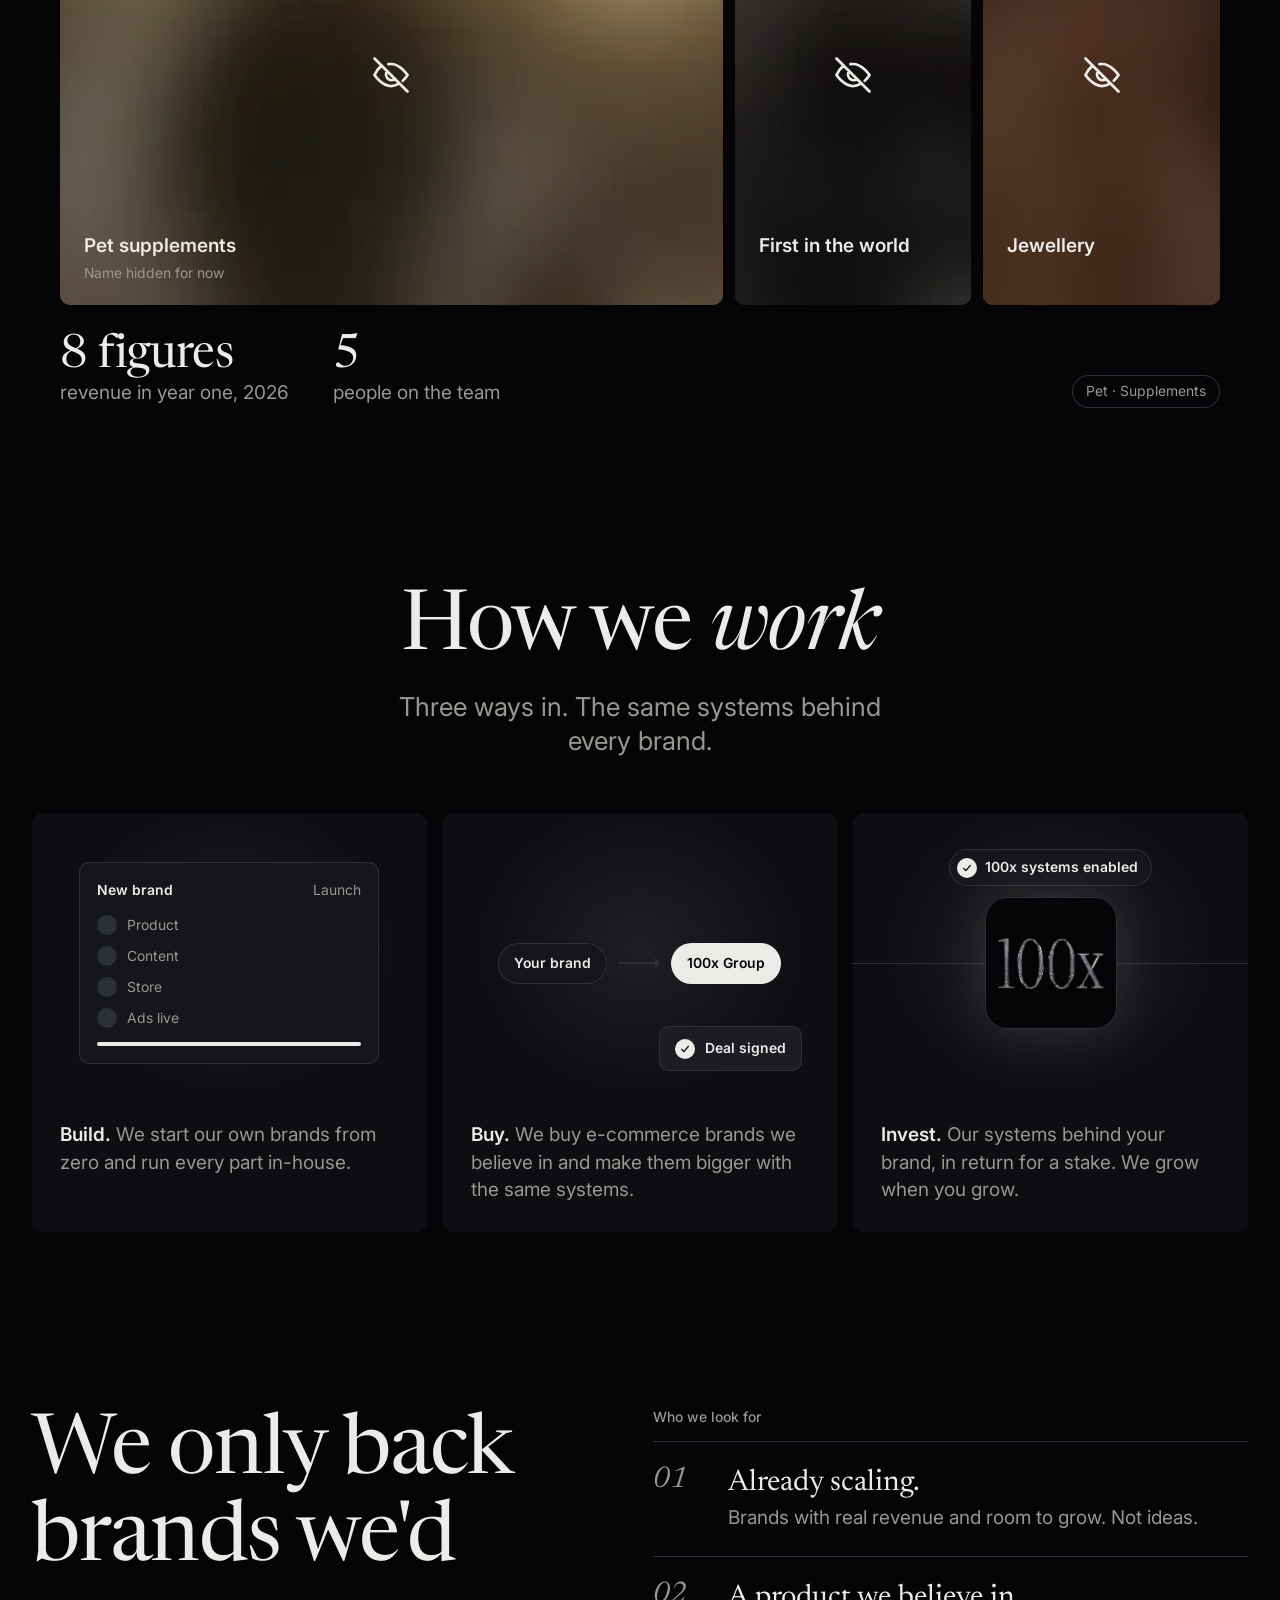
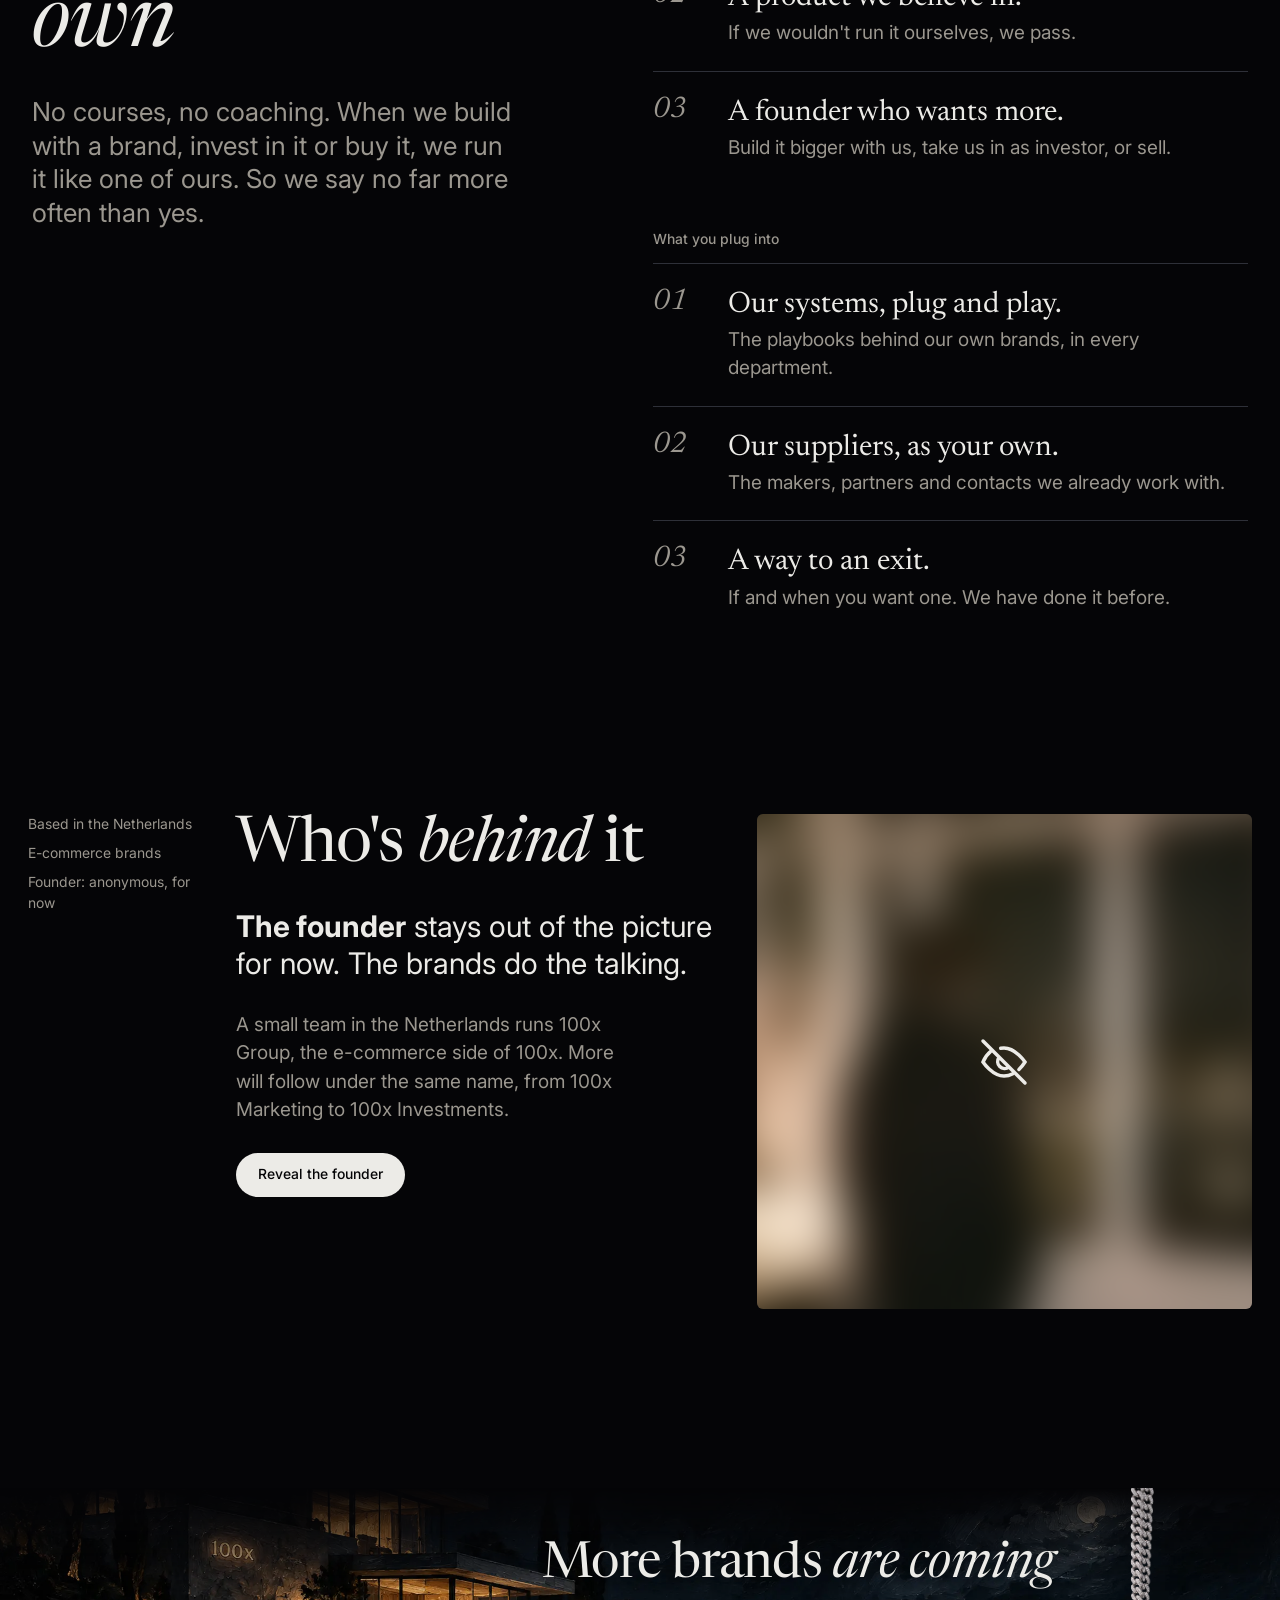
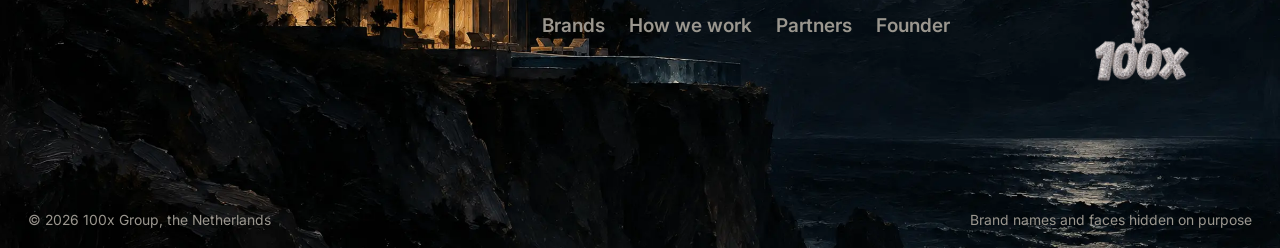
==== commit b2174cd7: "Vier header-demo's (pill, split, center, bar) met wisselaar, menuknop op mobiel Co-Authored-By: Clau" ====
--- a/index.html
+++ b/index.html
@@ -16,9 +16,17 @@
 <body>
   <a class="skip-link" href="#content">Skip to content</a>
 
-  <header class="site-header">
+  <!-- Header-demo's: kies met ?header=pill | split | center | bar (tijdelijk, tot er een gekozen is) -->
+  <script>
+    (function () {
+      var keuze = new URLSearchParams(location.search).get('header');
+      if (keuze) document.documentElement.setAttribute('data-header', keuze);
+    })();
+  </script>
+  <header class="site-header" data-header-bar>
     <a class="wordmark" href="/">100x Group</a>
-    <nav aria-label="Main menu">
+    <button class="menu-button" type="button" aria-expanded="false" aria-controls="site-nav" data-menu-button>Menu</button>
+    <nav id="site-nav" aria-label="Main menu">
       <ul class="site-nav">
         <li><a href="#brands">Brands</a></li>
         <li><a href="#how">How we work</a></li>
@@ -27,6 +35,15 @@
       </ul>
     </nav>
   </header>
+
+  <!-- Wisselaar voor de header-demo's, alleen zichtbaar met ?header= in de link -->
+  <div class="header-switch" data-header-switch hidden>
+    <span>Header</span>
+    <a href="?header=pill">A · Pill</a>
+    <a href="?header=split">B · Split</a>
+    <a href="?header=center">C · Center</a>
+    <a href="?header=bar">D · Bar</a>
+  </div>
 
   <main id="content">
 
--- a/css/style.css
+++ b/css/style.css
@@ -16,6 +16,9 @@
   --field: #ecebe7;
   --field-ink: #050507;
   --scrim: rgba(5, 5, 7, 0.72);
+  --glass: rgba(21, 22, 27, 0.62);
+  --glass-line: rgba(236, 235, 231, 0.09);
+  --header-bar: rgba(5, 5, 7, 0.78);
 
   /* Letters */
   --font-display: "Newsreader", "Playfair Display", Georgia, serif;
@@ -89,8 +92,109 @@
 }
 .wordmark { font-size: 1.625rem; line-height: 1; }
 .site-nav { display: flex; gap: clamp(16px, 2.4vw, 40px); font-size: var(--step-small); font-weight: 500; color: var(--muted); }
-.site-nav a { padding: 8px 0; transition: opacity 200ms; }
+.site-nav a { padding: 8px 0; transition: opacity 200ms, color 200ms; }
 .site-nav a:hover { opacity: 0.6; }
+.site-nav a[aria-current="true"] { color: var(--ink); }
+
+/* Menuknop: alleen op de telefoon */
+.menu-button {
+  display: none;
+  font: 500 var(--step-small) / 1 var(--font-text);
+  color: var(--bg); background: var(--ink);
+  border: 0; border-radius: 9999px;
+  padding: 12px 18px; min-height: 44px; cursor: pointer;
+}
+@media (max-width: 759px) {
+  .menu-button { display: inline-flex; align-items: center; margin-left: auto; }
+  .site-nav { display: none; }
+  .site-header.is-open .site-nav {
+    display: grid; gap: 0;
+    position: absolute; top: calc(100% + 8px); left: 0; right: 0;
+    padding: 8px 20px;
+    border-radius: 16px;
+    background: var(--surface);
+    font-size: var(--step-lead); color: var(--ink);
+  }
+  .site-header.is-open .site-nav a { display: block; padding: 14px 0; }
+}
+
+/* ---------- Header-demo's (tijdelijk): kies er één, de rest gaat eruit ---------- */
+[data-header] .site-header { position: fixed; transition: transform 400ms var(--ease-out), background 300ms, height 300ms var(--ease-out), box-shadow 300ms; }
+[data-header] .site-header.is-hidden { transform: translateY(-120%); }
+
+/* A · Pill: één dikke zwevende pil in het midden */
+[data-header="pill"] .site-header {
+  inset: 16px auto auto 50%; transform: translateX(-50%);
+  width: min(calc(100% - 2 * var(--margin)), 760px); height: 64px;
+  padding: 0 8px 0 24px;
+  border-radius: 9999px;
+  background: var(--glass);
+  backdrop-filter: blur(18px) saturate(140%); -webkit-backdrop-filter: blur(18px) saturate(140%);
+  box-shadow: inset 0 0 0 1px var(--glass-line);
+}
+[data-header="pill"] .site-header.is-hidden { transform: translate(-50%, -140%); }
+[data-header="pill"] .wordmark { font-size: 1.375rem; }
+[data-header="pill"] .site-nav { align-items: center; gap: 4px; }
+[data-header="pill"] .site-nav a { display: block; padding: 12px 16px; border-radius: 9999px; }
+[data-header="pill"] .site-nav a:hover { opacity: 1; background: var(--surface-hover); color: var(--ink); }
+[data-header="pill"] .site-nav li:last-child a { background: var(--ink); color: var(--bg); padding: 14px 22px; margin-left: 4px; }
+
+/* B · Split: logo en menu elk in een eigen zwevend blok */
+[data-header="split"] .site-header { inset: 16px 0 auto 0; height: 56px; }
+[data-header="split"] .wordmark,
+[data-header="split"] .site-nav {
+  height: 56px; padding: 0 24px;
+  border-radius: 9999px;
+  background: var(--glass);
+  backdrop-filter: blur(18px) saturate(140%); -webkit-backdrop-filter: blur(18px) saturate(140%);
+  box-shadow: inset 0 0 0 1px var(--glass-line);
+}
+[data-header="split"] .wordmark { display: flex; align-items: center; font-size: 1.375rem; }
+[data-header="split"] .site-nav { align-items: center; }
+[data-header="split"] .site-nav a { position: relative; }
+[data-header="split"] .site-nav a[aria-current="true"]::after { content: ""; position: absolute; left: 50%; bottom: -2px; width: 4px; height: 4px; margin-left: -2px; border-radius: 9999px; background: var(--ink); }
+
+/* C · Center: het diamanten 100x in het midden, menu links en rechts; verdwijnt bij naar beneden scrollen */
+[data-header="center"] .site-header { inset: 0 0 auto 0; height: 88px; }
+[data-header="center"] .site-header.is-scrolled { height: 68px; background: var(--header-bar); backdrop-filter: blur(18px); -webkit-backdrop-filter: blur(18px); }
+[data-header="center"] .wordmark { position: absolute; left: 50%; transform: translateX(-50%); }
+[data-header="center"] .wordmark { font-size: 1.875rem; }
+[data-header="center"] nav { width: 100%; }
+[data-header="center"] .site-nav { width: 100%; color: var(--ink); }
+[data-header="center"] .site-nav li:nth-child(3) { margin-left: auto; }
+
+/* D · Bar: rustig aan de bovenkant, wordt een dunne glazen balk zodra je scrolt */
+[data-header="bar"] .site-header { inset: 0 0 auto 0; height: 80px; }
+[data-header="bar"] .site-header.is-scrolled { height: 56px; background: var(--header-bar); backdrop-filter: blur(18px); -webkit-backdrop-filter: blur(18px); box-shadow: 0 1px 0 var(--glass-line); }
+[data-header="bar"] .site-nav a { position: relative; }
+[data-header="bar"] .site-nav a::after { content: ""; position: absolute; left: 0; right: 0; bottom: 2px; height: 1px; background: var(--ink); transform: scaleX(0); transform-origin: left; transition: transform 400ms var(--ease-out); }
+[data-header="bar"] .site-nav a[aria-current="true"]::after { transform: scaleX(1); }
+
+@media (max-width: 759px) {
+  [data-header="pill"] .site-header { padding: 0 6px 0 20px; height: 58px; }
+  [data-header="split"] .site-header { padding: 0 var(--margin); }
+  [data-header="split"] .menu-button { height: 56px; padding: 0 22px; }
+  [data-header="center"] .wordmark { position: static; transform: none; font-size: 1.5rem; }
+  [data-header="center"] .site-nav li:nth-child(3) { margin-left: 0; }
+  [data-header="center"] nav { width: auto; }
+  [data-header="pill"] .site-header.is-open .site-nav { top: calc(100% + 10px); }
+  [data-header="pill"] .site-nav li:last-child a { background: none; color: inherit; margin: 0; padding: 14px 0; }
+  [data-header="split"] .site-header.is-open .site-nav { height: auto; padding: 8px 20px; border-radius: 16px; background: var(--surface); box-shadow: none; align-items: stretch; }
+}
+
+/* Wisselaar voor de demo's */
+.header-switch {
+  position: fixed; left: 50%; bottom: 16px; z-index: 30; transform: translateX(-50%);
+  display: flex; align-items: center; gap: 4px;
+  padding: 6px; border-radius: 9999px;
+  background: var(--ink); color: var(--bg);
+  font-size: var(--step-small); font-weight: 500; white-space: nowrap;
+}
+.header-switch[hidden] { display: none; }
+.header-switch span { padding: 0 10px; opacity: 0.6; }
+.header-switch a { padding: 8px 12px; border-radius: 9999px; }
+.header-switch a[aria-current="true"] { background: var(--bg); color: var(--ink); }
+@media (max-width: 759px) { .header-switch span { display: none; } .header-switch a { padding: 8px 10px; } }
 
 /* ---------- Hero: zin met het diamanten 100x ---------- */
 .hero {
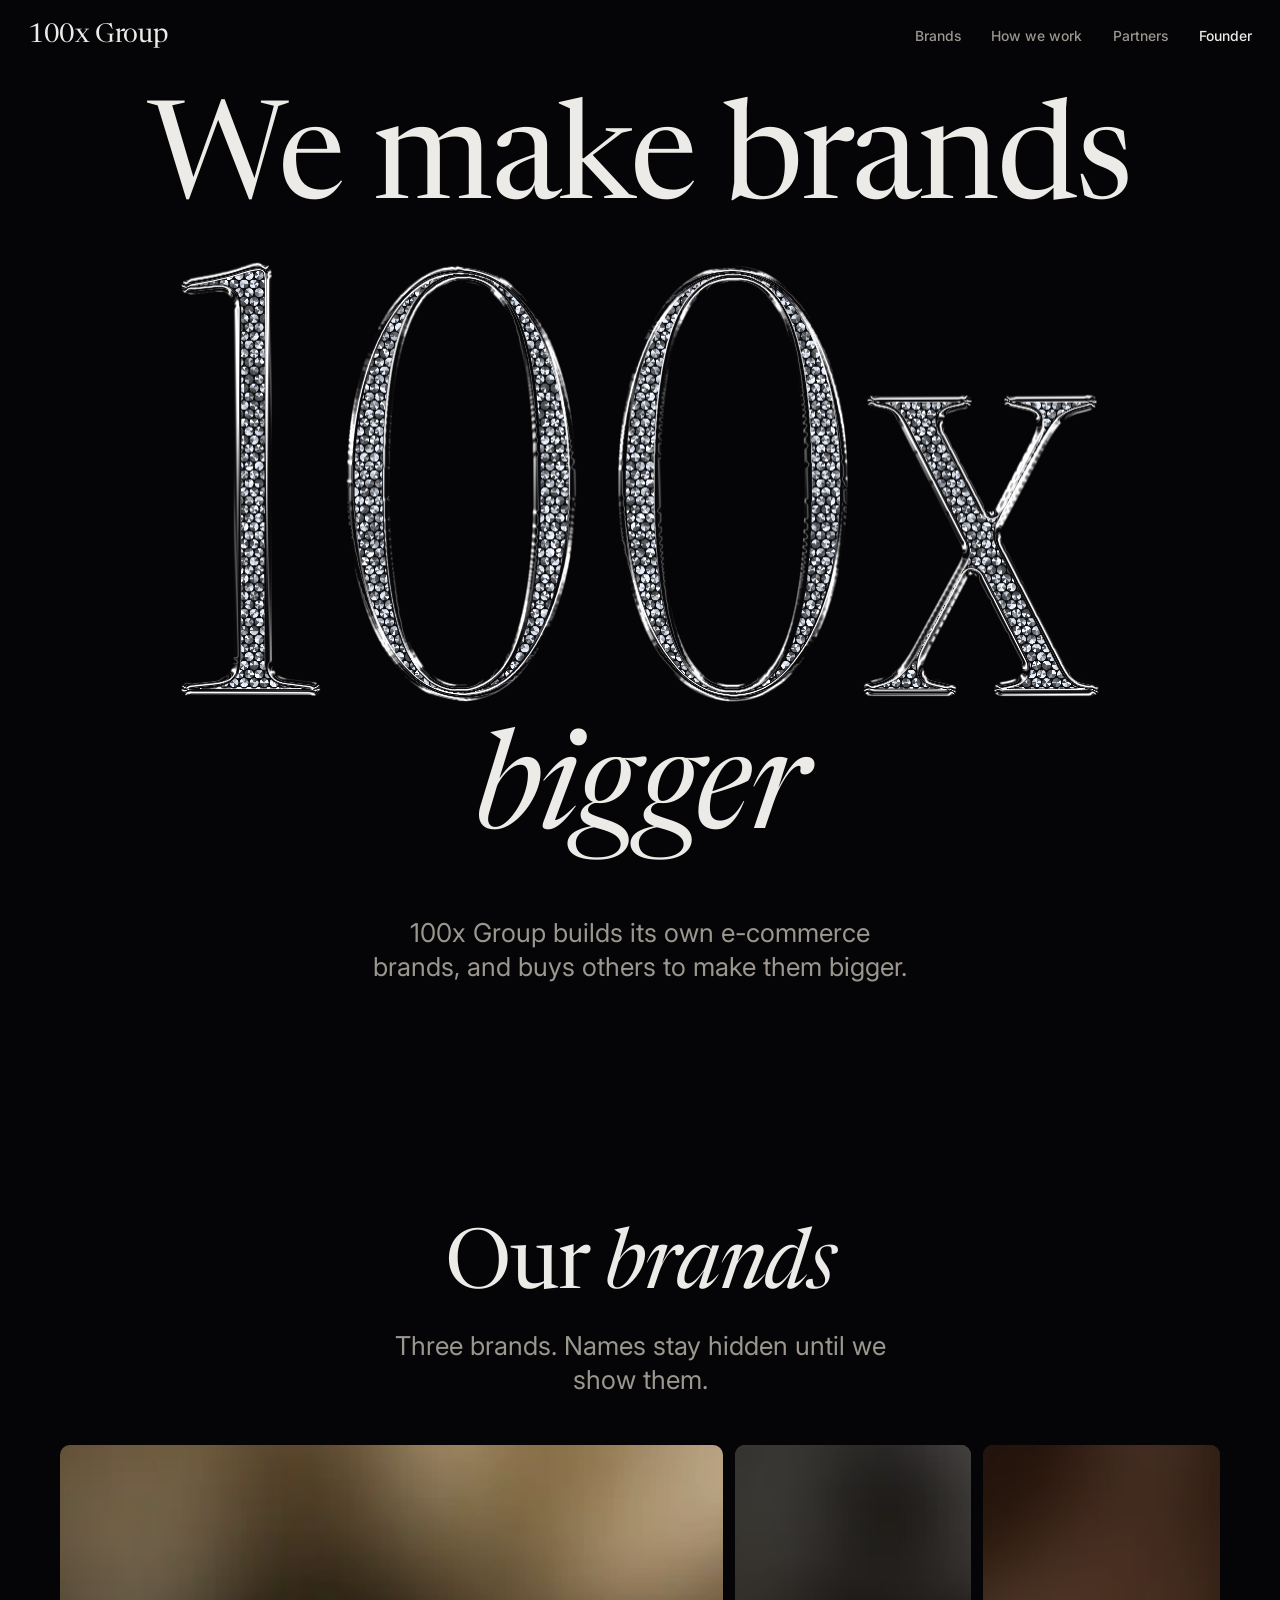
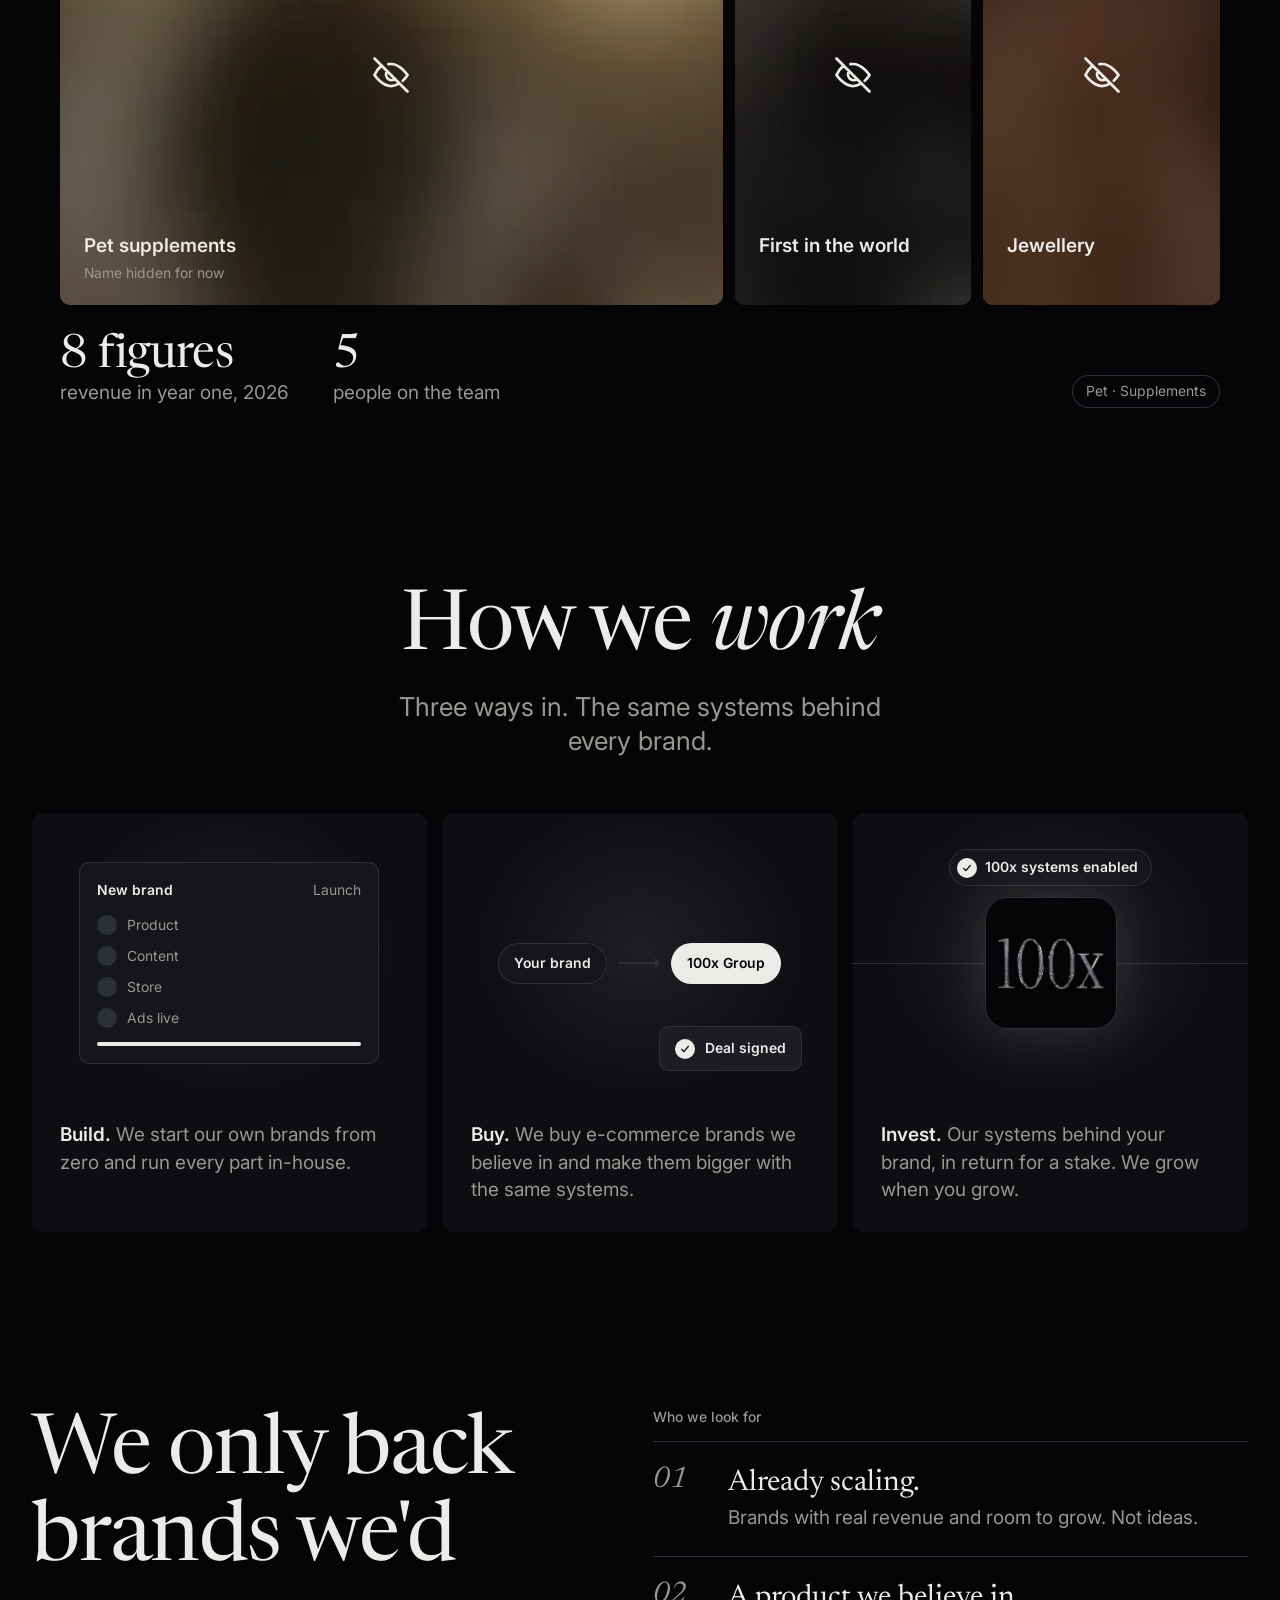
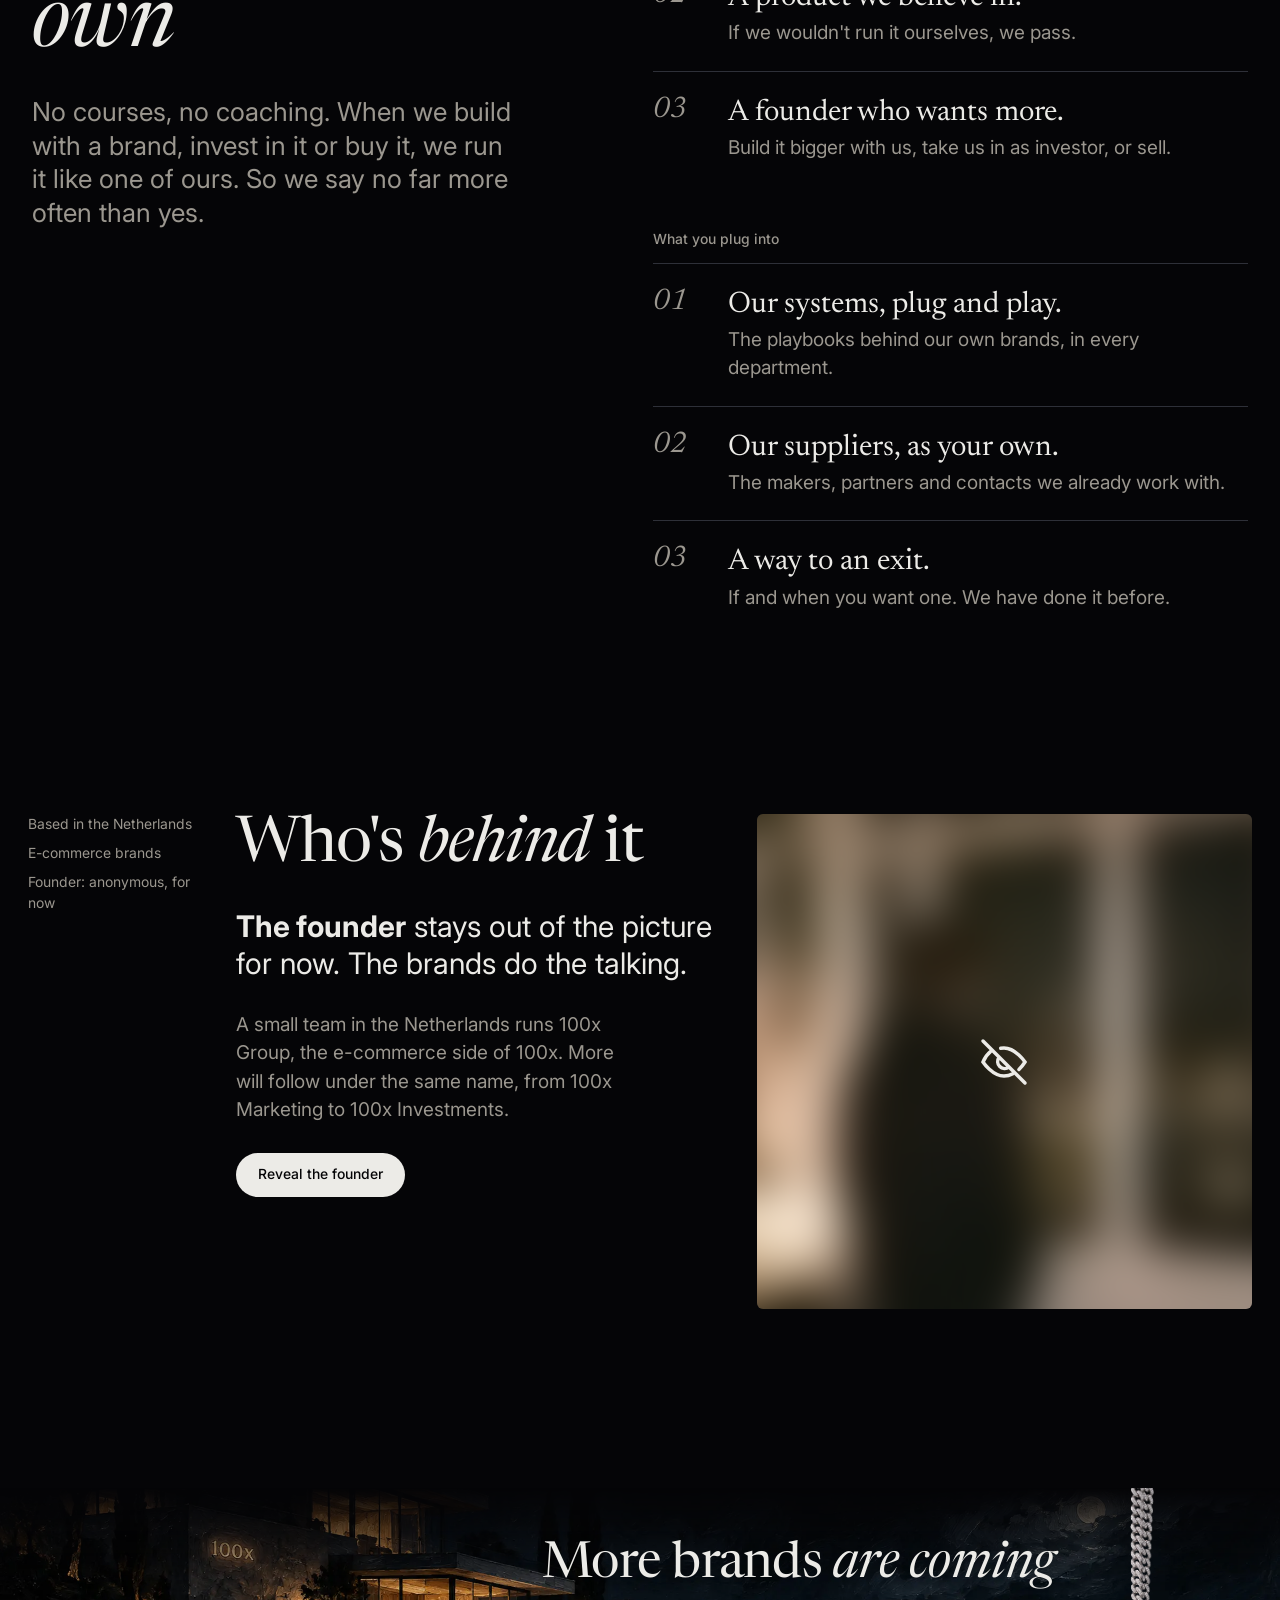
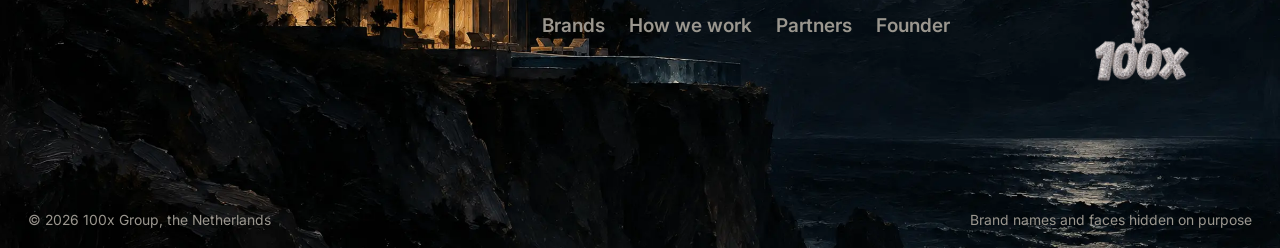
==== commit 4c4a8102: "Vijf nieuwe header-demo's op basis van de pil (wide, morph, light, glide, island) Co-Authored-By: Cl" ====
--- a/index.html
+++ b/index.html
@@ -16,7 +16,7 @@
 <body>
   <a class="skip-link" href="#content">Skip to content</a>
 
-  <!-- Header-demo's: kies met ?header=pill | split | center | bar (tijdelijk, tot er een gekozen is) -->
+  <!-- Header-demo's: kies met ?header=pill | wide | morph | light | glide | island (tijdelijk, tot er een gekozen is) -->
   <script>
     (function () {
       var keuze = new URLSearchParams(location.search).get('header');
@@ -25,6 +25,7 @@
   </script>
   <header class="site-header" data-header-bar>
     <a class="wordmark" href="/">100x Group</a>
+    <span class="island-label" data-island-label hidden></span>
     <button class="menu-button" type="button" aria-expanded="false" aria-controls="site-nav" data-menu-button>Menu</button>
     <nav id="site-nav" aria-label="Main menu">
       <ul class="site-nav">
@@ -39,10 +40,12 @@
   <!-- Wisselaar voor de header-demo's, alleen zichtbaar met ?header= in de link -->
   <div class="header-switch" data-header-switch hidden>
     <span>Header</span>
-    <a href="?header=pill">A · Pill</a>
-    <a href="?header=split">B · Split</a>
-    <a href="?header=center">C · Center</a>
-    <a href="?header=bar">D · Bar</a>
+    <a href="?header=pill">1 · Pill</a>
+    <a href="?header=wide">2 · Wide</a>
+    <a href="?header=morph">3 · Morph</a>
+    <a href="?header=light">4 · Light</a>
+    <a href="?header=glide">5 · Glide</a>
+    <a href="?header=island">6 · Island</a>
   </div>
 
   <main id="content">
--- a/css/style.css
+++ b/css/style.css
@@ -18,7 +18,7 @@
   --scrim: rgba(5, 5, 7, 0.72);
   --glass: rgba(21, 22, 27, 0.62);
   --glass-line: rgba(236, 235, 231, 0.09);
-  --header-bar: rgba(5, 5, 7, 0.78);
+  --on-light-muted: #5f5c56;
 
   /* Letters */
   --font-display: "Newsreader", "Playfair Display", Georgia, serif;
@@ -120,9 +120,8 @@
 
 /* ---------- Header-demo's (tijdelijk): kies er één, de rest gaat eruit ---------- */
 [data-header] .site-header { position: fixed; transition: transform 400ms var(--ease-out), background 300ms, height 300ms var(--ease-out), box-shadow 300ms; }
-[data-header] .site-header.is-hidden { transform: translateY(-120%); }
-
-/* A · Pill: één dikke zwevende pil in het midden */
+
+/* 1 · Pill: één dikke zwevende pil in het midden */
 [data-header="pill"] .site-header {
   inset: 16px auto auto 50%; transform: translateX(-50%);
   width: min(calc(100% - 2 * var(--margin)), 760px); height: 64px;
@@ -132,54 +131,104 @@
   backdrop-filter: blur(18px) saturate(140%); -webkit-backdrop-filter: blur(18px) saturate(140%);
   box-shadow: inset 0 0 0 1px var(--glass-line);
 }
-[data-header="pill"] .site-header.is-hidden { transform: translate(-50%, -140%); }
 [data-header="pill"] .wordmark { font-size: 1.375rem; }
 [data-header="pill"] .site-nav { align-items: center; gap: 4px; }
 [data-header="pill"] .site-nav a { display: block; padding: 12px 16px; border-radius: 9999px; }
 [data-header="pill"] .site-nav a:hover { opacity: 1; background: var(--surface-hover); color: var(--ink); }
 [data-header="pill"] .site-nav li:last-child a { background: var(--ink); color: var(--bg); padding: 14px 22px; margin-left: 4px; }
 
-/* B · Split: logo en menu elk in een eigen zwevend blok */
-[data-header="split"] .site-header { inset: 16px 0 auto 0; height: 56px; }
-[data-header="split"] .wordmark,
-[data-header="split"] .site-nav {
-  height: 56px; padding: 0 24px;
+/* 2 · Wide: dezelfde pil over de hele breedte, menu in het midden, Founder als knop rechts */
+[data-header="wide"] .site-header,
+[data-header="light"] .site-header,
+[data-header="glide"] .site-header,
+[data-header="island"] .site-header,
+[data-header="morph"] .site-header {
+  inset: 16px auto auto 50%; transform: translateX(-50%);
+  height: 64px; padding: 0 8px 0 24px;
   border-radius: 9999px;
   background: var(--glass);
   backdrop-filter: blur(18px) saturate(140%); -webkit-backdrop-filter: blur(18px) saturate(140%);
   box-shadow: inset 0 0 0 1px var(--glass-line);
 }
-[data-header="split"] .wordmark { display: flex; align-items: center; font-size: 1.375rem; }
-[data-header="split"] .site-nav { align-items: center; }
-[data-header="split"] .site-nav a { position: relative; }
-[data-header="split"] .site-nav a[aria-current="true"]::after { content: ""; position: absolute; left: 50%; bottom: -2px; width: 4px; height: 4px; margin-left: -2px; border-radius: 9999px; background: var(--ink); }
-
-/* C · Center: het diamanten 100x in het midden, menu links en rechts; verdwijnt bij naar beneden scrollen */
-[data-header="center"] .site-header { inset: 0 0 auto 0; height: 88px; }
-[data-header="center"] .site-header.is-scrolled { height: 68px; background: var(--header-bar); backdrop-filter: blur(18px); -webkit-backdrop-filter: blur(18px); }
-[data-header="center"] .wordmark { position: absolute; left: 50%; transform: translateX(-50%); }
-[data-header="center"] .wordmark { font-size: 1.875rem; }
-[data-header="center"] nav { width: 100%; }
-[data-header="center"] .site-nav { width: 100%; color: var(--ink); }
-[data-header="center"] .site-nav li:nth-child(3) { margin-left: auto; }
-
-/* D · Bar: rustig aan de bovenkant, wordt een dunne glazen balk zodra je scrolt */
-[data-header="bar"] .site-header { inset: 0 0 auto 0; height: 80px; }
-[data-header="bar"] .site-header.is-scrolled { height: 56px; background: var(--header-bar); backdrop-filter: blur(18px); -webkit-backdrop-filter: blur(18px); box-shadow: 0 1px 0 var(--glass-line); }
-[data-header="bar"] .site-nav a { position: relative; }
-[data-header="bar"] .site-nav a::after { content: ""; position: absolute; left: 0; right: 0; bottom: 2px; height: 1px; background: var(--ink); transform: scaleX(0); transform-origin: left; transition: transform 400ms var(--ease-out); }
-[data-header="bar"] .site-nav a[aria-current="true"]::after { transform: scaleX(1); }
+[data-header] .site-header.is-hidden { transform: translate(-50%, -140%); }
+[data-header="wide"] .site-header { width: min(calc(100% - 2 * var(--margin)), 1216px); }
+[data-header="wide"] .wordmark,
+[data-header="light"] .wordmark,
+[data-header="glide"] .wordmark,
+[data-header="morph"] .wordmark,
+[data-header="island"] .wordmark { font-size: 1.375rem; }
+[data-header="wide"] nav { position: absolute; inset: 0; display: flex; justify-content: center; align-items: center; pointer-events: none; }
+[data-header="wide"] .site-nav { pointer-events: auto; align-items: center; gap: 4px; }
+[data-header="wide"] .site-nav a { display: block; padding: 12px 16px; border-radius: 9999px; }
+[data-header="wide"] .site-nav a:hover { opacity: 1; background: var(--surface-hover); color: var(--ink); }
+[data-header="wide"] .site-nav li:last-child a { position: absolute; right: 8px; top: 50%; transform: translateY(-50%); background: var(--ink); color: var(--bg); padding: 14px 22px; }
+
+/* 3 · Morph: bovenaan een gewone brede balk, bij scrollen krimpt hij tot een pil */
+[data-header="morph"] .site-header {
+  top: 0; width: 100%; height: 80px; padding: 0 var(--margin);
+  background: transparent; box-shadow: none; backdrop-filter: none; -webkit-backdrop-filter: none;
+  transition: width 600ms var(--ease-out), top 600ms var(--ease-out), height 600ms var(--ease-out), padding 600ms var(--ease-out), background 400ms, box-shadow 400ms;
+}
+[data-header="morph"] .site-header.is-scrolled {
+  top: 16px; width: min(calc(100% - 2 * var(--margin)), 620px); height: 60px; padding: 0 8px 0 24px;
+  background: var(--glass); box-shadow: inset 0 0 0 1px var(--glass-line);
+  backdrop-filter: blur(18px) saturate(140%); -webkit-backdrop-filter: blur(18px) saturate(140%);
+}
+[data-header="morph"] .site-nav { align-items: center; gap: 4px; }
+[data-header="morph"] .site-nav a { display: block; padding: 10px 14px; border-radius: 9999px; }
+[data-header="morph"] .site-nav a:hover { opacity: 1; color: var(--ink); }
+[data-header="morph"] .site-nav li:last-child a { background: var(--ink); color: var(--bg); padding: 12px 20px; }
+
+/* 4 · Light: de pil omgedraaid, licht vlak met donkere letters */
+[data-header="light"] .site-header { width: min(calc(100% - 2 * var(--margin)), 760px); background: var(--ink); color: var(--bg); box-shadow: none; }
+[data-header="light"] .site-nav { align-items: center; gap: 4px; color: var(--on-light-muted); }
+[data-header="light"] .site-nav a { display: block; padding: 12px 16px; border-radius: 9999px; }
+[data-header="light"] .site-nav a:hover { opacity: 1; color: var(--bg); }
+[data-header="light"] .site-nav a[aria-current="true"] { color: var(--bg); }
+[data-header="light"] .site-nav li:last-child a { background: var(--bg); color: var(--ink); padding: 14px 22px; margin-left: 4px; }
+[data-header="light"] .menu-button { background: var(--bg); color: var(--ink); }
+
+/* 5 · Glide: een licht vlakje glijdt achter de link waar je met de muis op staat, of de sectie waar je bent */
+[data-header="glide"] .site-header { width: min(calc(100% - 2 * var(--margin)), 700px); }
+[data-header="glide"] .site-nav { position: relative; align-items: center; gap: 4px; }
+[data-header="glide"] .site-nav li { position: relative; z-index: 1; }
+[data-header="glide"] .site-nav a { display: block; padding: 12px 18px; border-radius: 9999px; transition: color 300ms; }
+[data-header="glide"] .site-nav a:hover { opacity: 1; }
+[data-header="glide"] .site-nav a.is-lit { color: var(--bg); }
+.nav-glide {
+  position: absolute; top: 50%; left: 0; z-index: 0;
+  height: 44px; margin-top: -22px; border-radius: 9999px;
+  background: var(--ink);
+  opacity: 0;
+  transition: transform 450ms var(--ease-out), width 450ms var(--ease-out), opacity 250ms;
+}
+
+/* 6 · Island: klein pilletje met de sectie waar je bent; gaat open als je erop komt */
+[data-header="island"] .site-header { gap: 0; padding: 0 20px; height: 56px; transition: padding 500ms var(--ease-out); }
+[data-header="island"] .site-header:hover, [data-header="island"] .site-header:focus-within { padding-right: 8px; }
+[data-header="island"] .island-label { display: flex; align-items: center; gap: 10px; padding-left: 12px; font-size: var(--step-small); font-weight: 500; color: var(--muted); white-space: nowrap; }
+[data-header="island"] .island-label::before { content: ""; width: 6px; height: 6px; border-radius: 9999px; background: var(--ink); }
+[data-header="island"] .island-label:empty { display: none; }
+[data-header="island"] .site-nav { overflow: hidden; max-width: 0; align-items: center; gap: 4px; white-space: nowrap; transition: max-width 600ms var(--ease-out); }
+[data-header="island"] .site-nav a { display: block; padding: 10px 14px; border-radius: 9999px; }
+[data-header="island"] .site-nav a:hover { opacity: 1; color: var(--ink); }
+[data-header="island"] .site-nav li:first-child { padding-left: 12px; }
+[data-header="island"] .site-header:hover .site-nav,
+[data-header="island"] .site-header:focus-within .site-nav { max-width: 520px; }
+[data-header="island"] .site-header:hover .island-label,
+[data-header="island"] .site-header:focus-within .island-label { display: none; }
 
 @media (max-width: 759px) {
-  [data-header="pill"] .site-header { padding: 0 6px 0 20px; height: 58px; }
-  [data-header="split"] .site-header { padding: 0 var(--margin); }
-  [data-header="split"] .menu-button { height: 56px; padding: 0 22px; }
-  [data-header="center"] .wordmark { position: static; transform: none; font-size: 1.5rem; }
-  [data-header="center"] .site-nav li:nth-child(3) { margin-left: 0; }
-  [data-header="center"] nav { width: auto; }
+  [data-header] .site-header { width: calc(100% - 2 * var(--margin)); height: 58px; padding: 0 6px 0 20px; }
+  [data-header="morph"] .site-header:not(.is-scrolled) { width: 100%; padding: 0 var(--margin); }
   [data-header="pill"] .site-header.is-open .site-nav { top: calc(100% + 10px); }
-  [data-header="pill"] .site-nav li:last-child a { background: none; color: inherit; margin: 0; padding: 14px 0; }
-  [data-header="split"] .site-header.is-open .site-nav { height: auto; padding: 8px 20px; border-radius: 16px; background: var(--surface); box-shadow: none; align-items: stretch; }
+  [data-header] .site-nav li:last-child a { position: static; transform: none; background: none; color: inherit; margin: 0; padding: 14px 0; }
+  [data-header] .site-header.is-open .site-nav { color: var(--ink); }
+  [data-header="wide"] nav { position: static; }
+  [data-header="island"] .island-label { display: none; }
+  [data-header="island"] .site-nav { max-width: none; }
+  [data-header="island"] .site-header { padding: 0 6px 0 20px; }
+  .nav-glide { display: none; }
 }
 
 /* Wisselaar voor de demo's */
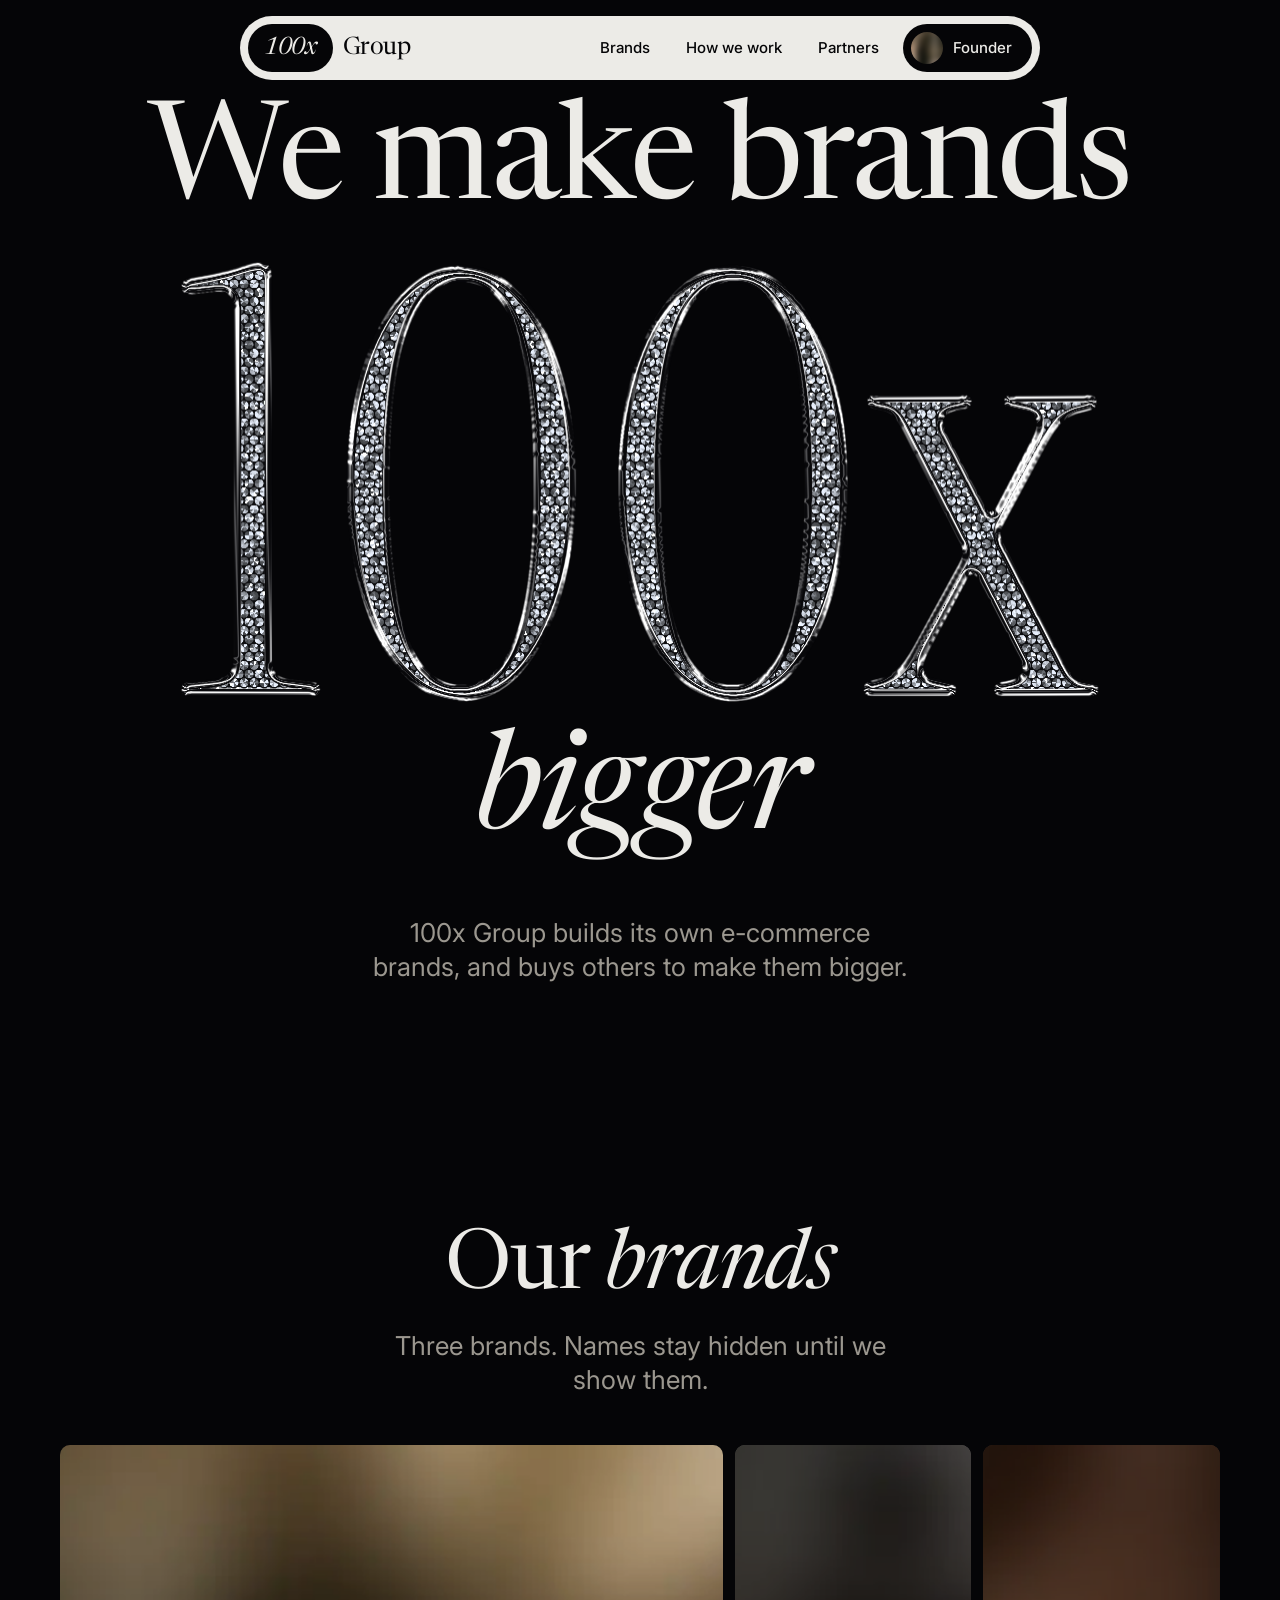
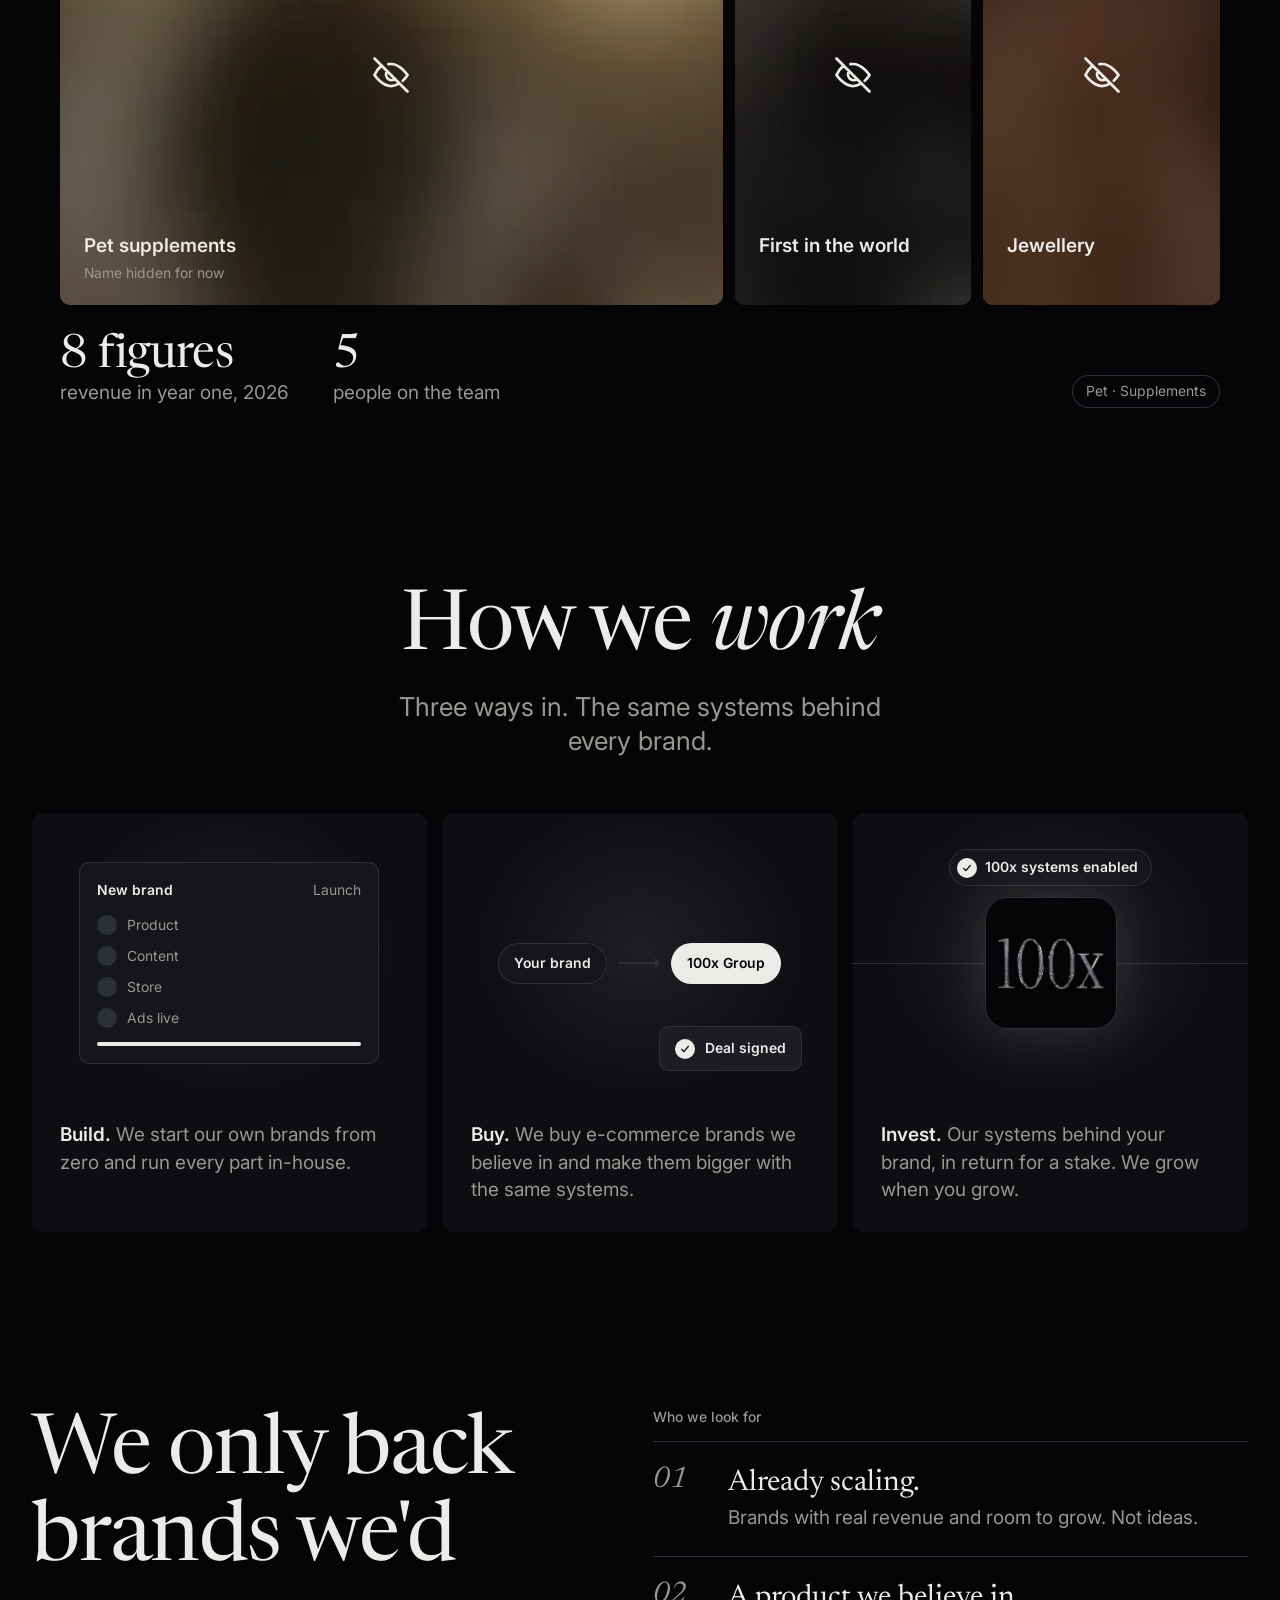
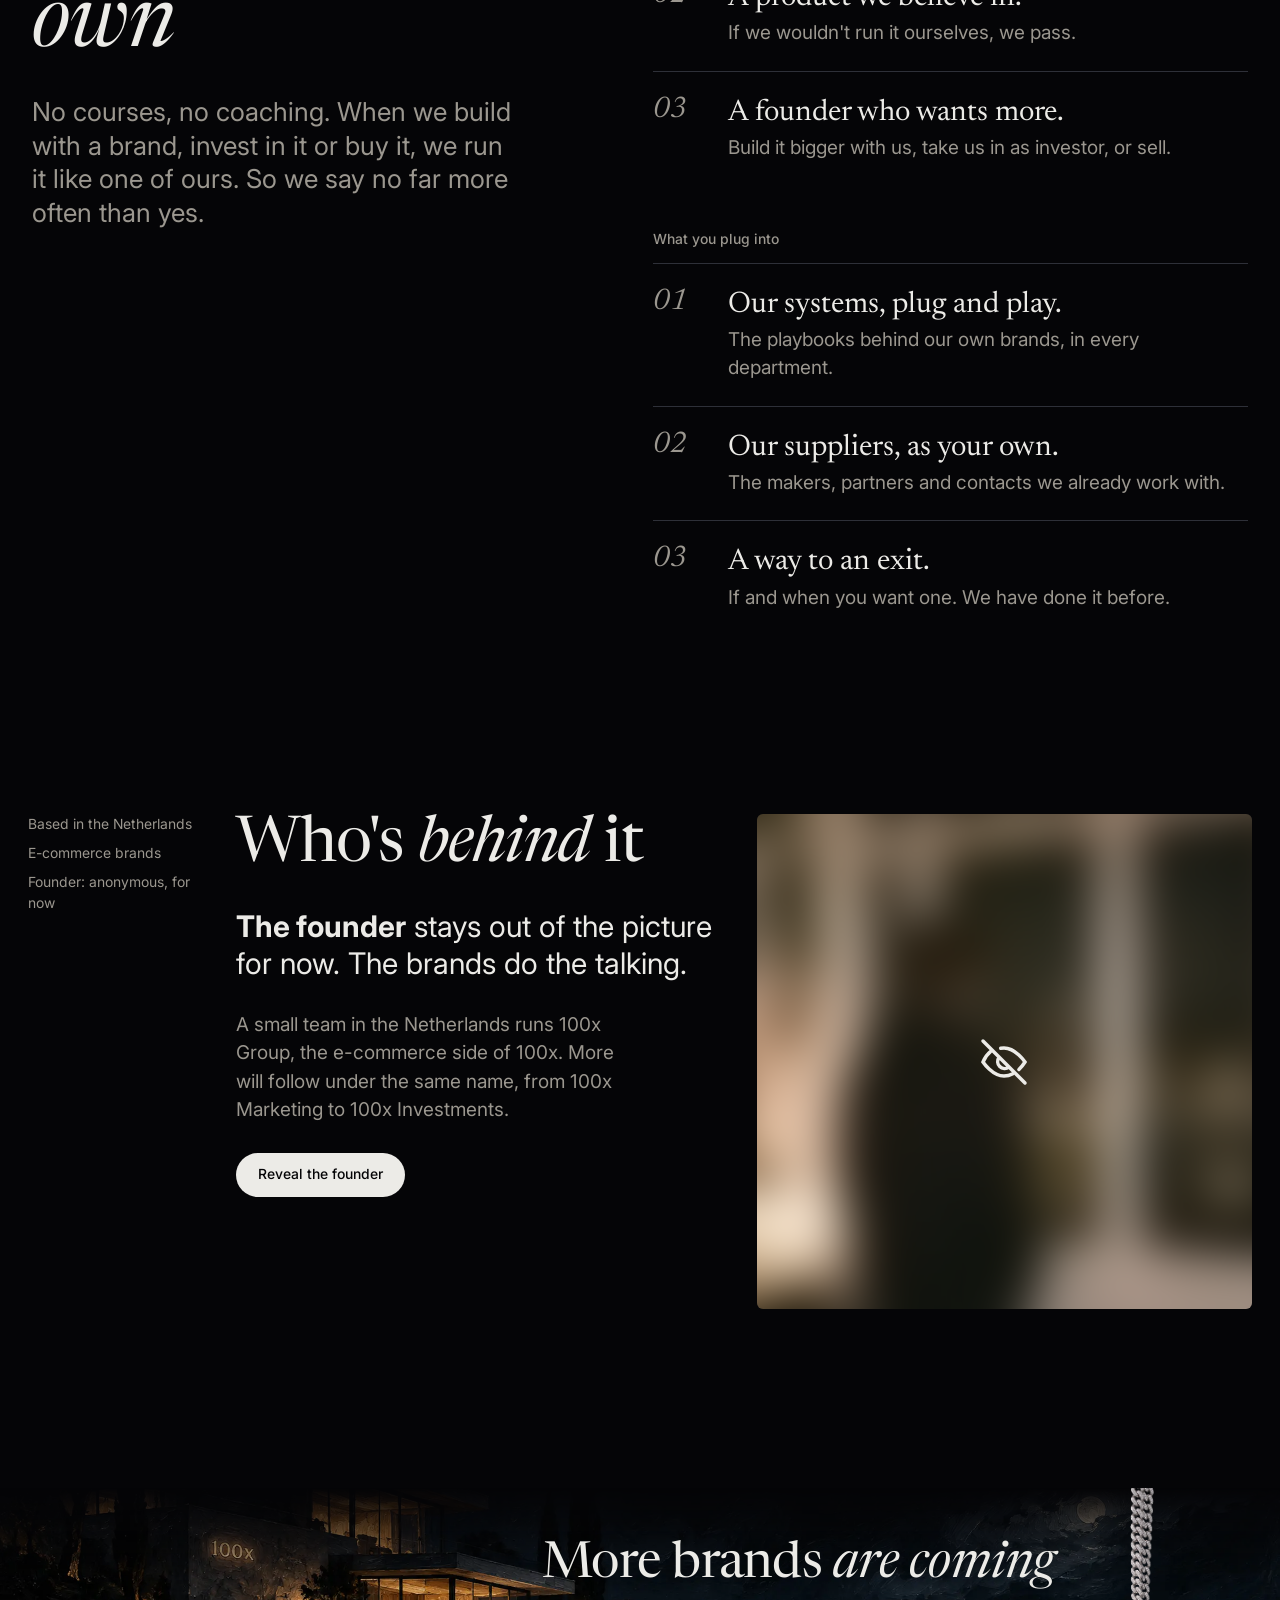
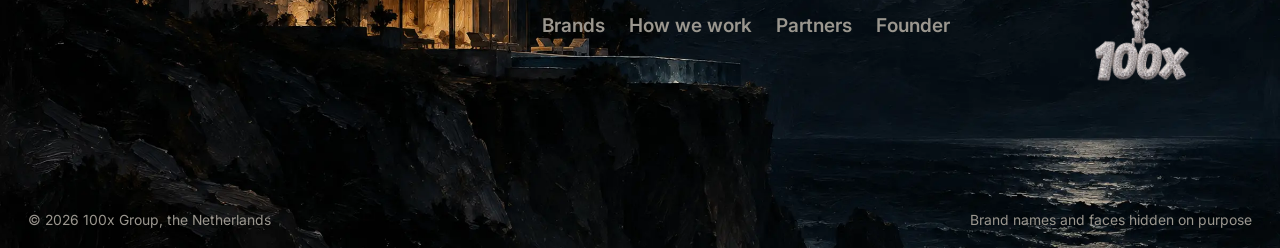
==== commit 3a690b51: "Header: lichte zwevende pil met 100x-badge en Founder-knop met geblurd gezicht; demo's eruit Co-Auth" ====
--- a/index.html
+++ b/index.html
@@ -16,37 +16,18 @@
 <body>
   <a class="skip-link" href="#content">Skip to content</a>
 
-  <!-- Header-demo's: kies met ?header=pill | wide | morph | light | glide | island (tijdelijk, tot er een gekozen is) -->
-  <script>
-    (function () {
-      var keuze = new URLSearchParams(location.search).get('header');
-      if (keuze) document.documentElement.setAttribute('data-header', keuze);
-    })();
-  </script>
   <header class="site-header" data-header-bar>
-    <a class="wordmark" href="/">100x Group</a>
-    <span class="island-label" data-island-label hidden></span>
+    <a class="wordmark" href="/"><span class="wordmark__x">100x</span> <span class="wordmark__group">Group</span></a>
     <button class="menu-button" type="button" aria-expanded="false" aria-controls="site-nav" data-menu-button>Menu</button>
     <nav id="site-nav" aria-label="Main menu">
       <ul class="site-nav">
         <li><a href="#brands">Brands</a></li>
         <li><a href="#how">How we work</a></li>
         <li><a href="#partners">Partners</a></li>
-        <li><a href="#founder">Founder</a></li>
+        <li><a href="#founder"><span class="nav-avatar" aria-hidden="true"><img src="images/founder.webp" width="900" height="900" alt=""></span>Founder</a></li>
       </ul>
     </nav>
   </header>
-
-  <!-- Wisselaar voor de header-demo's, alleen zichtbaar met ?header= in de link -->
-  <div class="header-switch" data-header-switch hidden>
-    <span>Header</span>
-    <a href="?header=pill">1 · Pill</a>
-    <a href="?header=wide">2 · Wide</a>
-    <a href="?header=morph">3 · Morph</a>
-    <a href="?header=light">4 · Light</a>
-    <a href="?header=glide">5 · Glide</a>
-    <a href="?header=island">6 · Island</a>
-  </div>
 
   <main id="content">
 
--- a/css/style.css
+++ b/css/style.css
@@ -16,8 +16,6 @@
   --field: #ecebe7;
   --field-ink: #050507;
   --scrim: rgba(5, 5, 7, 0.72);
-  --glass: rgba(21, 22, 27, 0.62);
-  --glass-line: rgba(236, 235, 231, 0.09);
   --on-light-muted: #5f5c56;
 
   /* Letters */
@@ -83,167 +81,63 @@
 }
 em { font-style: italic; }
 
-/* ---------- Kop van de site ---------- */
+/* ---------- Kop van de site: een lichte zwevende pil met het 100x in een eigen blokje ---------- */
 .site-header {
-  position: absolute; inset: 0 0 auto 0; z-index: 10;
-  height: var(--header);
+  position: fixed; inset: 16px auto auto 50%; z-index: 10;
+  transform: translateX(-50%);
+  width: min(calc(100% - 2 * var(--margin)), 800px); height: 64px;
   display: flex; align-items: center; justify-content: space-between;
-  padding: 0 var(--margin);
-}
-.wordmark { font-size: 1.625rem; line-height: 1; }
-.site-nav { display: flex; gap: clamp(16px, 2.4vw, 40px); font-size: var(--step-small); font-weight: 500; color: var(--muted); }
-.site-nav a { padding: 8px 0; transition: opacity 200ms, color 200ms; }
-.site-nav a:hover { opacity: 0.6; }
-.site-nav a[aria-current="true"] { color: var(--ink); }
+  padding: 0 8px;
+  border-radius: 9999px;
+  background: var(--ink); color: var(--bg);
+  transition: transform 400ms var(--ease-out);
+}
+/* Gaat weg als je naar beneden scrolt, komt terug als je omhoog gaat (js/main.js) */
+.site-header.is-hidden { transform: translate(-50%, -140%); }
+
+.wordmark { display: flex; align-items: center; gap: 10px; font-size: 1.5rem; line-height: 1; }
+.wordmark__x {
+  display: grid; place-items: center;
+  height: 48px; padding: 0 16px;
+  border-radius: 9999px;
+  background: var(--bg); color: var(--ink);
+  font-style: italic;
+}
+
+.site-nav { display: flex; align-items: center; gap: 4px; color: var(--bg); font-size: 0.9375rem; font-weight: 500; }
+.site-nav a { display: flex; align-items: center; gap: 10px; padding: 12px 16px; border-radius: 9999px; transition: color 200ms; }
+.site-nav a:hover { color: var(--on-light-muted); }
+.site-nav li:last-child a { padding: 8px 20px 8px 8px; margin-left: 4px; background: var(--bg); color: var(--ink); }
+.site-nav li:last-child a:hover { color: var(--ink); opacity: 0.85; }
+
+/* Een geblurd gezichtje in de Founder-knop, zoals het portret verderop */
+.nav-avatar { width: 32px; height: 32px; border-radius: 9999px; overflow: hidden; flex: none; }
+.nav-avatar img { width: 100%; height: 100%; object-fit: cover; filter: blur(3px); transform: scale(1.3); }
 
 /* Menuknop: alleen op de telefoon */
 .menu-button {
   display: none;
   font: 500 var(--step-small) / 1 var(--font-text);
-  color: var(--bg); background: var(--ink);
+  color: var(--ink); background: var(--bg);
   border: 0; border-radius: 9999px;
   padding: 12px 18px; min-height: 44px; cursor: pointer;
 }
 @media (max-width: 759px) {
+  .site-header { width: calc(100% - 2 * var(--margin)); height: 58px; padding: 0 6px; }
+  .wordmark__x { height: 46px; }
   .menu-button { display: inline-flex; align-items: center; margin-left: auto; }
   .site-nav { display: none; }
   .site-header.is-open .site-nav {
     display: grid; gap: 0;
-    position: absolute; top: calc(100% + 8px); left: 0; right: 0;
+    position: absolute; top: calc(100% + 10px); left: 0; right: 0;
     padding: 8px 20px;
     border-radius: 16px;
-    background: var(--surface);
-    font-size: var(--step-lead); color: var(--ink);
+    background: var(--surface); color: var(--ink);
+    font-size: var(--step-lead);
   }
-  .site-header.is-open .site-nav a { display: block; padding: 14px 0; }
-}
-
-/* ---------- Header-demo's (tijdelijk): kies er één, de rest gaat eruit ---------- */
-[data-header] .site-header { position: fixed; transition: transform 400ms var(--ease-out), background 300ms, height 300ms var(--ease-out), box-shadow 300ms; }
-
-/* 1 · Pill: één dikke zwevende pil in het midden */
-[data-header="pill"] .site-header {
-  inset: 16px auto auto 50%; transform: translateX(-50%);
-  width: min(calc(100% - 2 * var(--margin)), 760px); height: 64px;
-  padding: 0 8px 0 24px;
-  border-radius: 9999px;
-  background: var(--glass);
-  backdrop-filter: blur(18px) saturate(140%); -webkit-backdrop-filter: blur(18px) saturate(140%);
-  box-shadow: inset 0 0 0 1px var(--glass-line);
-}
-[data-header="pill"] .wordmark { font-size: 1.375rem; }
-[data-header="pill"] .site-nav { align-items: center; gap: 4px; }
-[data-header="pill"] .site-nav a { display: block; padding: 12px 16px; border-radius: 9999px; }
-[data-header="pill"] .site-nav a:hover { opacity: 1; background: var(--surface-hover); color: var(--ink); }
-[data-header="pill"] .site-nav li:last-child a { background: var(--ink); color: var(--bg); padding: 14px 22px; margin-left: 4px; }
-
-/* 2 · Wide: dezelfde pil over de hele breedte, menu in het midden, Founder als knop rechts */
-[data-header="wide"] .site-header,
-[data-header="light"] .site-header,
-[data-header="glide"] .site-header,
-[data-header="island"] .site-header,
-[data-header="morph"] .site-header {
-  inset: 16px auto auto 50%; transform: translateX(-50%);
-  height: 64px; padding: 0 8px 0 24px;
-  border-radius: 9999px;
-  background: var(--glass);
-  backdrop-filter: blur(18px) saturate(140%); -webkit-backdrop-filter: blur(18px) saturate(140%);
-  box-shadow: inset 0 0 0 1px var(--glass-line);
-}
-[data-header] .site-header.is-hidden { transform: translate(-50%, -140%); }
-[data-header="wide"] .site-header { width: min(calc(100% - 2 * var(--margin)), 1216px); }
-[data-header="wide"] .wordmark,
-[data-header="light"] .wordmark,
-[data-header="glide"] .wordmark,
-[data-header="morph"] .wordmark,
-[data-header="island"] .wordmark { font-size: 1.375rem; }
-[data-header="wide"] nav { position: absolute; inset: 0; display: flex; justify-content: center; align-items: center; pointer-events: none; }
-[data-header="wide"] .site-nav { pointer-events: auto; align-items: center; gap: 4px; }
-[data-header="wide"] .site-nav a { display: block; padding: 12px 16px; border-radius: 9999px; }
-[data-header="wide"] .site-nav a:hover { opacity: 1; background: var(--surface-hover); color: var(--ink); }
-[data-header="wide"] .site-nav li:last-child a { position: absolute; right: 8px; top: 50%; transform: translateY(-50%); background: var(--ink); color: var(--bg); padding: 14px 22px; }
-
-/* 3 · Morph: bovenaan een gewone brede balk, bij scrollen krimpt hij tot een pil */
-[data-header="morph"] .site-header {
-  top: 0; width: 100%; height: 80px; padding: 0 var(--margin);
-  background: transparent; box-shadow: none; backdrop-filter: none; -webkit-backdrop-filter: none;
-  transition: width 600ms var(--ease-out), top 600ms var(--ease-out), height 600ms var(--ease-out), padding 600ms var(--ease-out), background 400ms, box-shadow 400ms;
-}
-[data-header="morph"] .site-header.is-scrolled {
-  top: 16px; width: min(calc(100% - 2 * var(--margin)), 620px); height: 60px; padding: 0 8px 0 24px;
-  background: var(--glass); box-shadow: inset 0 0 0 1px var(--glass-line);
-  backdrop-filter: blur(18px) saturate(140%); -webkit-backdrop-filter: blur(18px) saturate(140%);
-}
-[data-header="morph"] .site-nav { align-items: center; gap: 4px; }
-[data-header="morph"] .site-nav a { display: block; padding: 10px 14px; border-radius: 9999px; }
-[data-header="morph"] .site-nav a:hover { opacity: 1; color: var(--ink); }
-[data-header="morph"] .site-nav li:last-child a { background: var(--ink); color: var(--bg); padding: 12px 20px; }
-
-/* 4 · Light: de pil omgedraaid, licht vlak met donkere letters */
-[data-header="light"] .site-header { width: min(calc(100% - 2 * var(--margin)), 760px); background: var(--ink); color: var(--bg); box-shadow: none; }
-[data-header="light"] .site-nav { align-items: center; gap: 4px; color: var(--on-light-muted); }
-[data-header="light"] .site-nav a { display: block; padding: 12px 16px; border-radius: 9999px; }
-[data-header="light"] .site-nav a:hover { opacity: 1; color: var(--bg); }
-[data-header="light"] .site-nav a[aria-current="true"] { color: var(--bg); }
-[data-header="light"] .site-nav li:last-child a { background: var(--bg); color: var(--ink); padding: 14px 22px; margin-left: 4px; }
-[data-header="light"] .menu-button { background: var(--bg); color: var(--ink); }
-
-/* 5 · Glide: een licht vlakje glijdt achter de link waar je met de muis op staat, of de sectie waar je bent */
-[data-header="glide"] .site-header { width: min(calc(100% - 2 * var(--margin)), 700px); }
-[data-header="glide"] .site-nav { position: relative; align-items: center; gap: 4px; }
-[data-header="glide"] .site-nav li { position: relative; z-index: 1; }
-[data-header="glide"] .site-nav a { display: block; padding: 12px 18px; border-radius: 9999px; transition: color 300ms; }
-[data-header="glide"] .site-nav a:hover { opacity: 1; }
-[data-header="glide"] .site-nav a.is-lit { color: var(--bg); }
-.nav-glide {
-  position: absolute; top: 50%; left: 0; z-index: 0;
-  height: 44px; margin-top: -22px; border-radius: 9999px;
-  background: var(--ink);
-  opacity: 0;
-  transition: transform 450ms var(--ease-out), width 450ms var(--ease-out), opacity 250ms;
-}
-
-/* 6 · Island: klein pilletje met de sectie waar je bent; gaat open als je erop komt */
-[data-header="island"] .site-header { gap: 0; padding: 0 20px; height: 56px; transition: padding 500ms var(--ease-out); }
-[data-header="island"] .site-header:hover, [data-header="island"] .site-header:focus-within { padding-right: 8px; }
-[data-header="island"] .island-label { display: flex; align-items: center; gap: 10px; padding-left: 12px; font-size: var(--step-small); font-weight: 500; color: var(--muted); white-space: nowrap; }
-[data-header="island"] .island-label::before { content: ""; width: 6px; height: 6px; border-radius: 9999px; background: var(--ink); }
-[data-header="island"] .island-label:empty { display: none; }
-[data-header="island"] .site-nav { overflow: hidden; max-width: 0; align-items: center; gap: 4px; white-space: nowrap; transition: max-width 600ms var(--ease-out); }
-[data-header="island"] .site-nav a { display: block; padding: 10px 14px; border-radius: 9999px; }
-[data-header="island"] .site-nav a:hover { opacity: 1; color: var(--ink); }
-[data-header="island"] .site-nav li:first-child { padding-left: 12px; }
-[data-header="island"] .site-header:hover .site-nav,
-[data-header="island"] .site-header:focus-within .site-nav { max-width: 520px; }
-[data-header="island"] .site-header:hover .island-label,
-[data-header="island"] .site-header:focus-within .island-label { display: none; }
-
-@media (max-width: 759px) {
-  [data-header] .site-header { width: calc(100% - 2 * var(--margin)); height: 58px; padding: 0 6px 0 20px; }
-  [data-header="morph"] .site-header:not(.is-scrolled) { width: 100%; padding: 0 var(--margin); }
-  [data-header="pill"] .site-header.is-open .site-nav { top: calc(100% + 10px); }
-  [data-header] .site-nav li:last-child a { position: static; transform: none; background: none; color: inherit; margin: 0; padding: 14px 0; }
-  [data-header] .site-header.is-open .site-nav { color: var(--ink); }
-  [data-header="wide"] nav { position: static; }
-  [data-header="island"] .island-label { display: none; }
-  [data-header="island"] .site-nav { max-width: none; }
-  [data-header="island"] .site-header { padding: 0 6px 0 20px; }
-  .nav-glide { display: none; }
-}
-
-/* Wisselaar voor de demo's */
-.header-switch {
-  position: fixed; left: 50%; bottom: 16px; z-index: 30; transform: translateX(-50%);
-  display: flex; align-items: center; gap: 4px;
-  padding: 6px; border-radius: 9999px;
-  background: var(--ink); color: var(--bg);
-  font-size: var(--step-small); font-weight: 500; white-space: nowrap;
-}
-.header-switch[hidden] { display: none; }
-.header-switch span { padding: 0 10px; opacity: 0.6; }
-.header-switch a { padding: 8px 12px; border-radius: 9999px; }
-.header-switch a[aria-current="true"] { background: var(--bg); color: var(--ink); }
-@media (max-width: 759px) { .header-switch span { display: none; } .header-switch a { padding: 8px 10px; } }
+  .site-header.is-open .site-nav a { display: block; padding: 14px 0; margin: 0; background: none; color: inherit; }
+  .nav-avatar { display: none; }
+}
 
 /* ---------- Hero: zin met het diamanten 100x ---------- */
 .hero {
